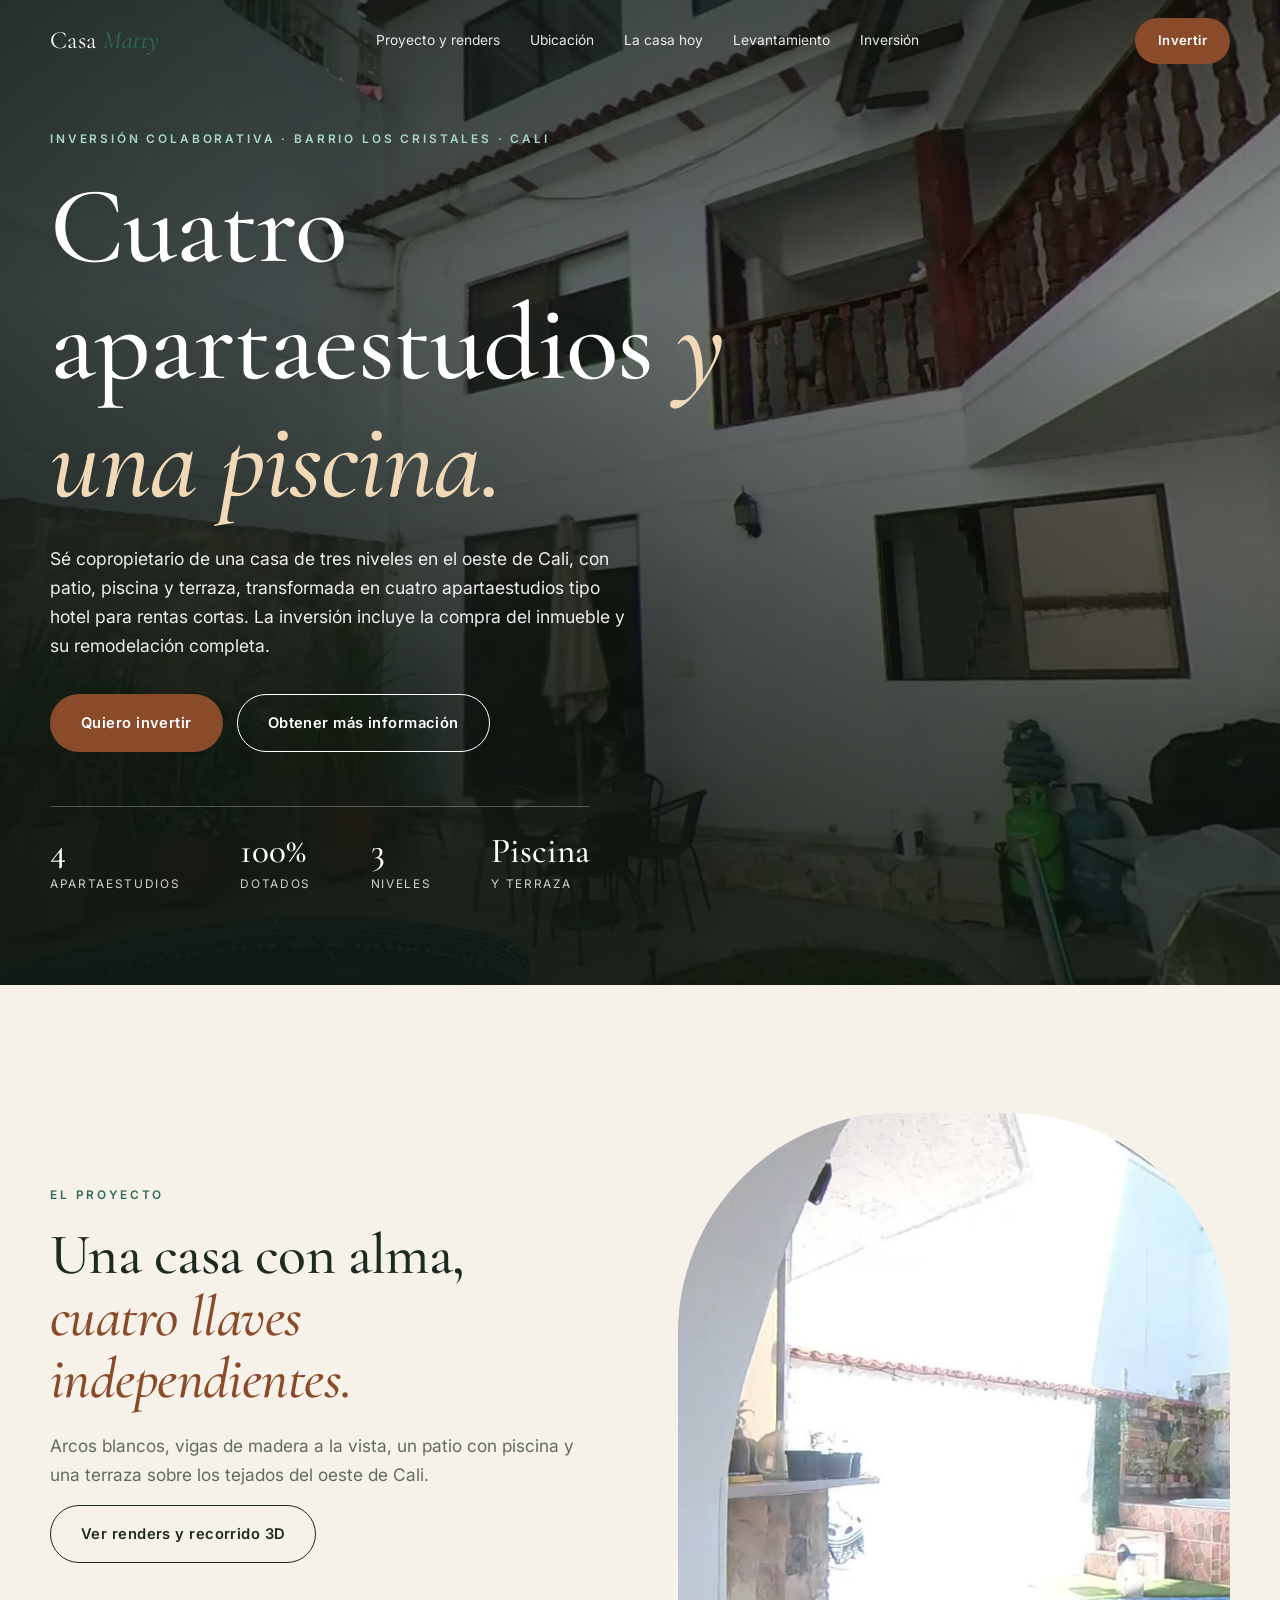
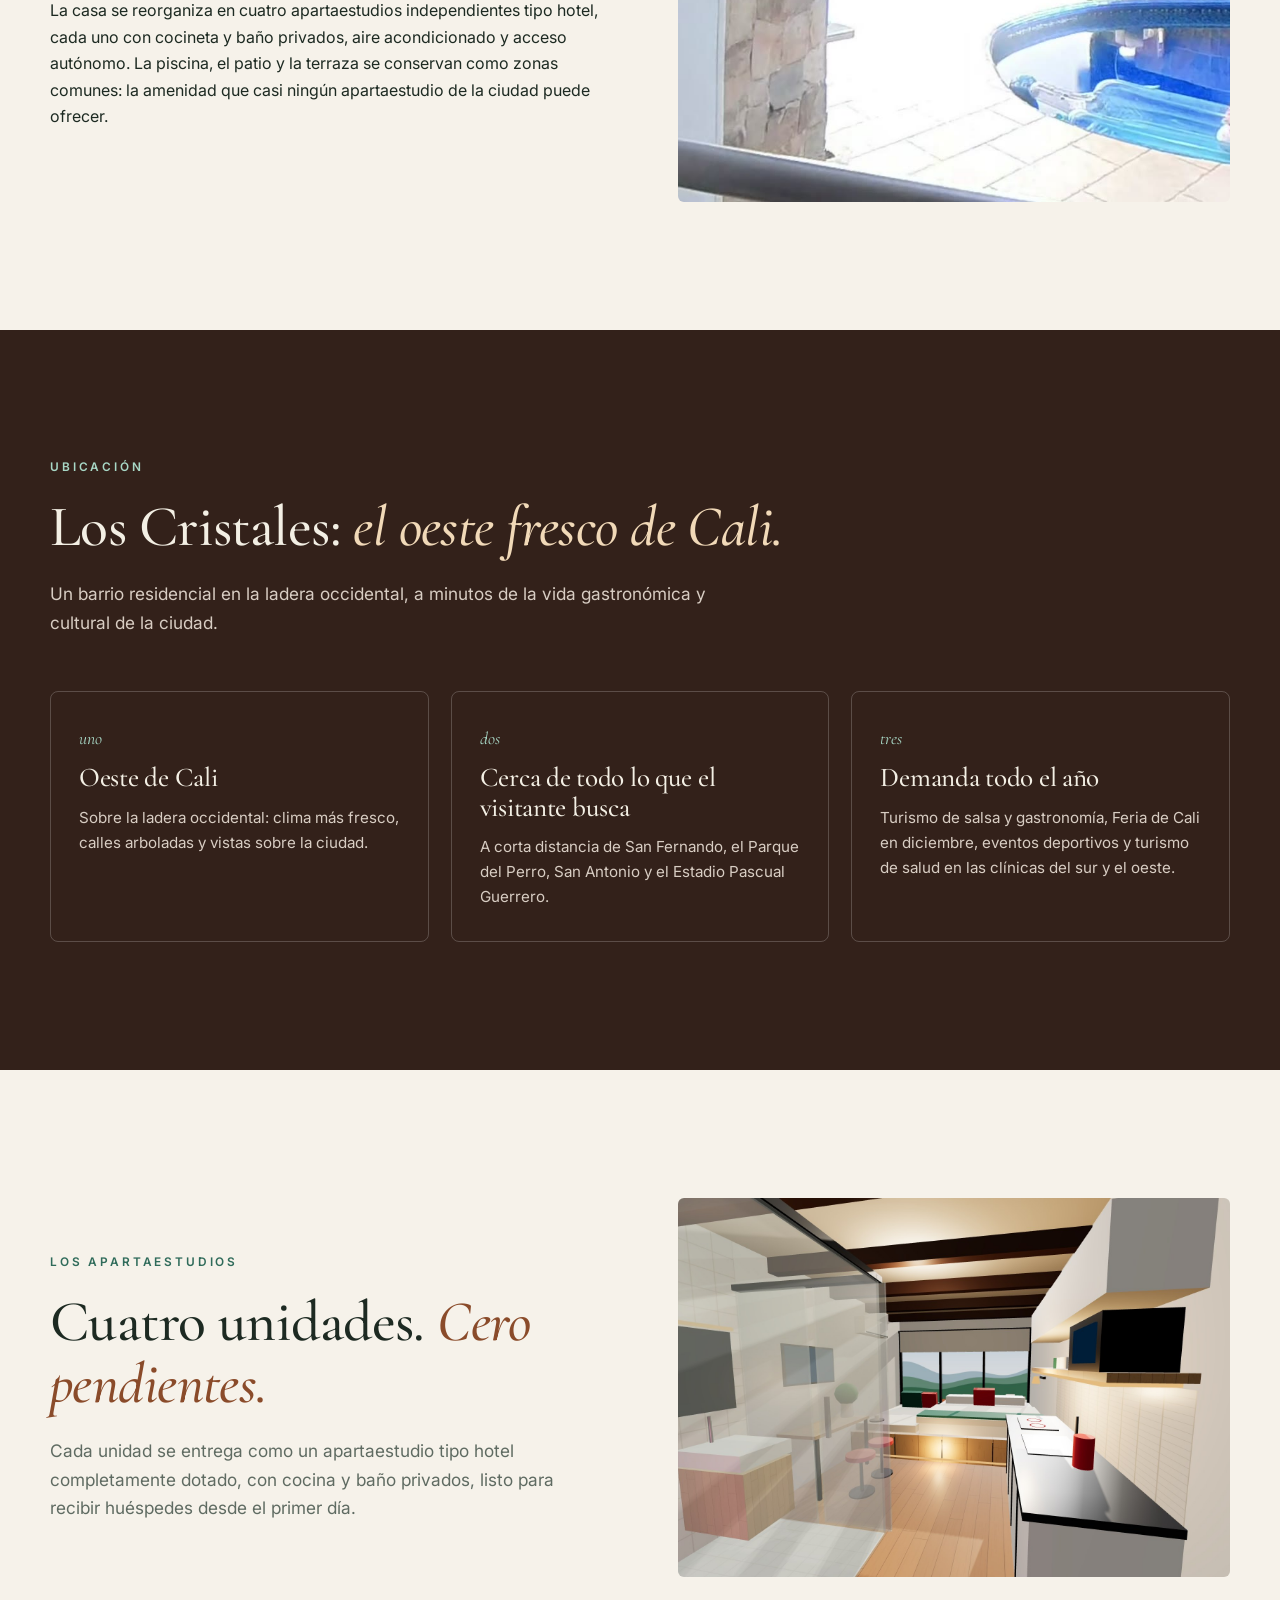
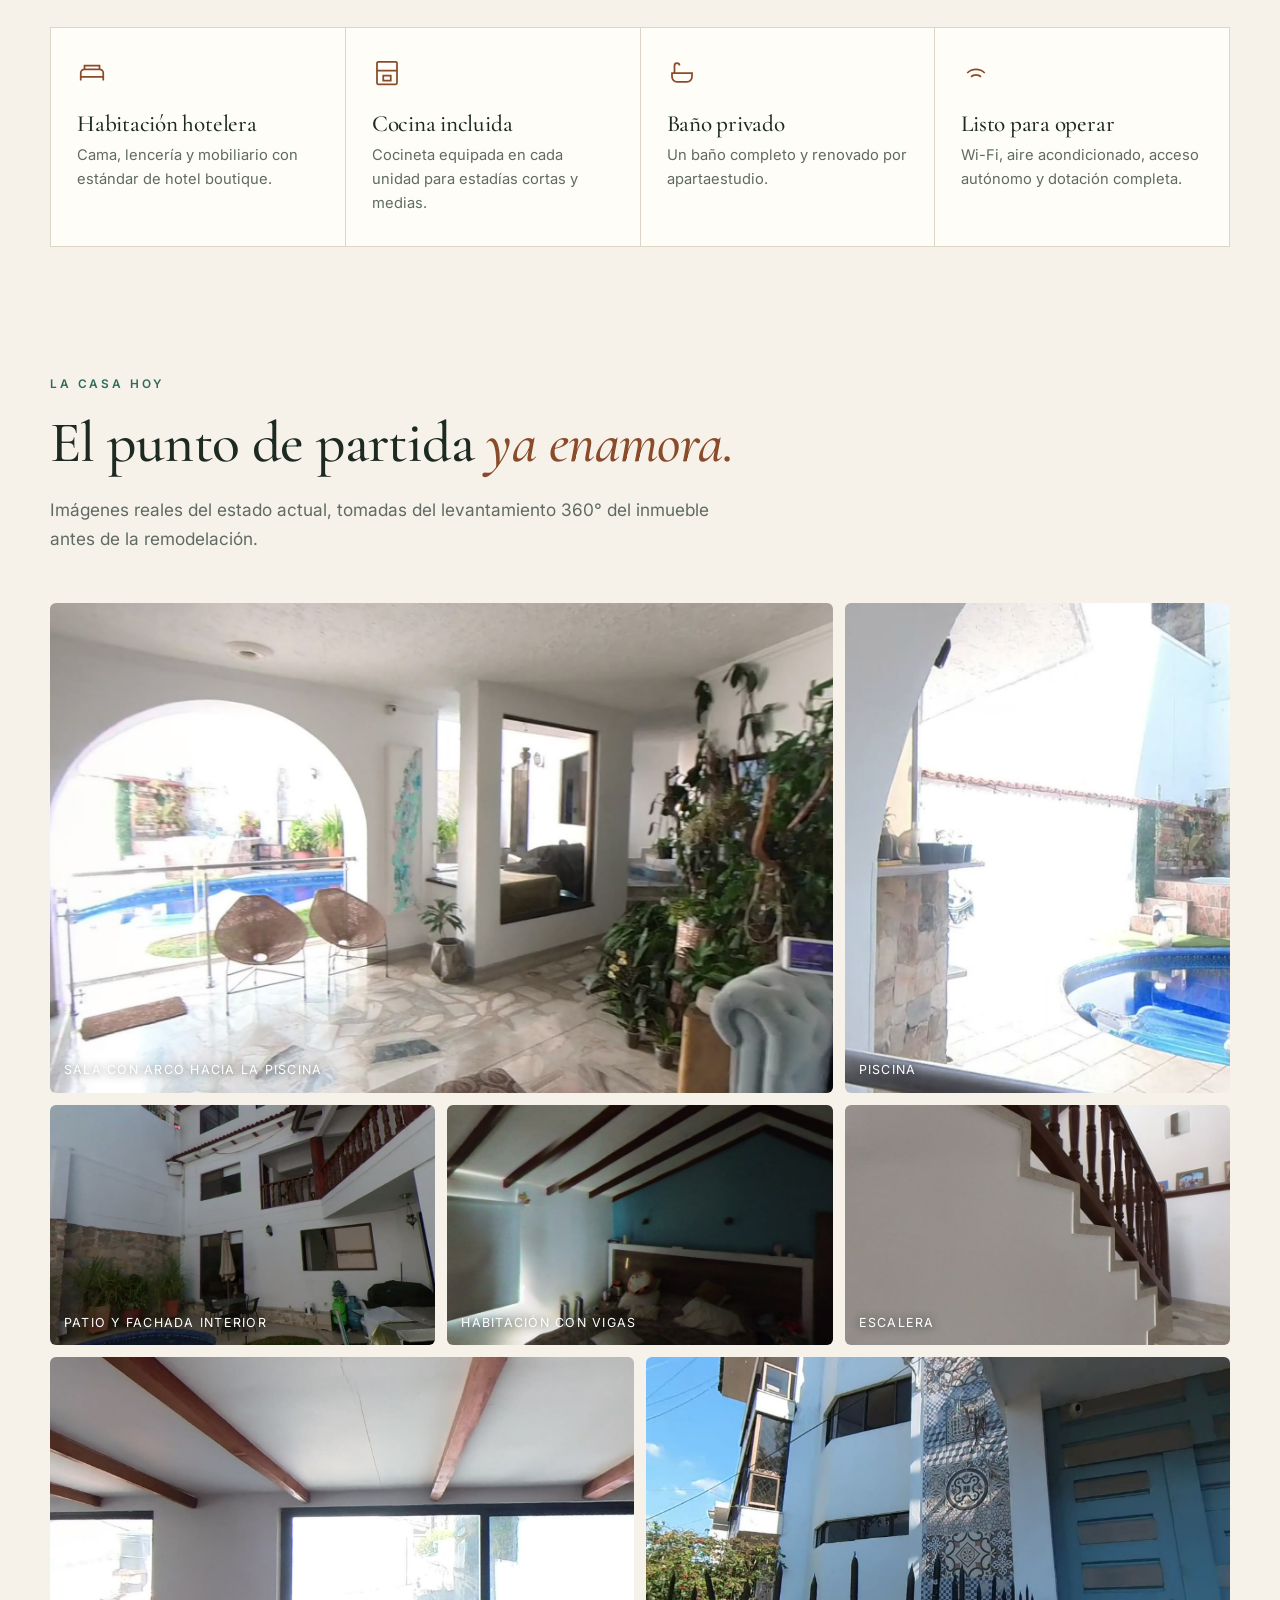
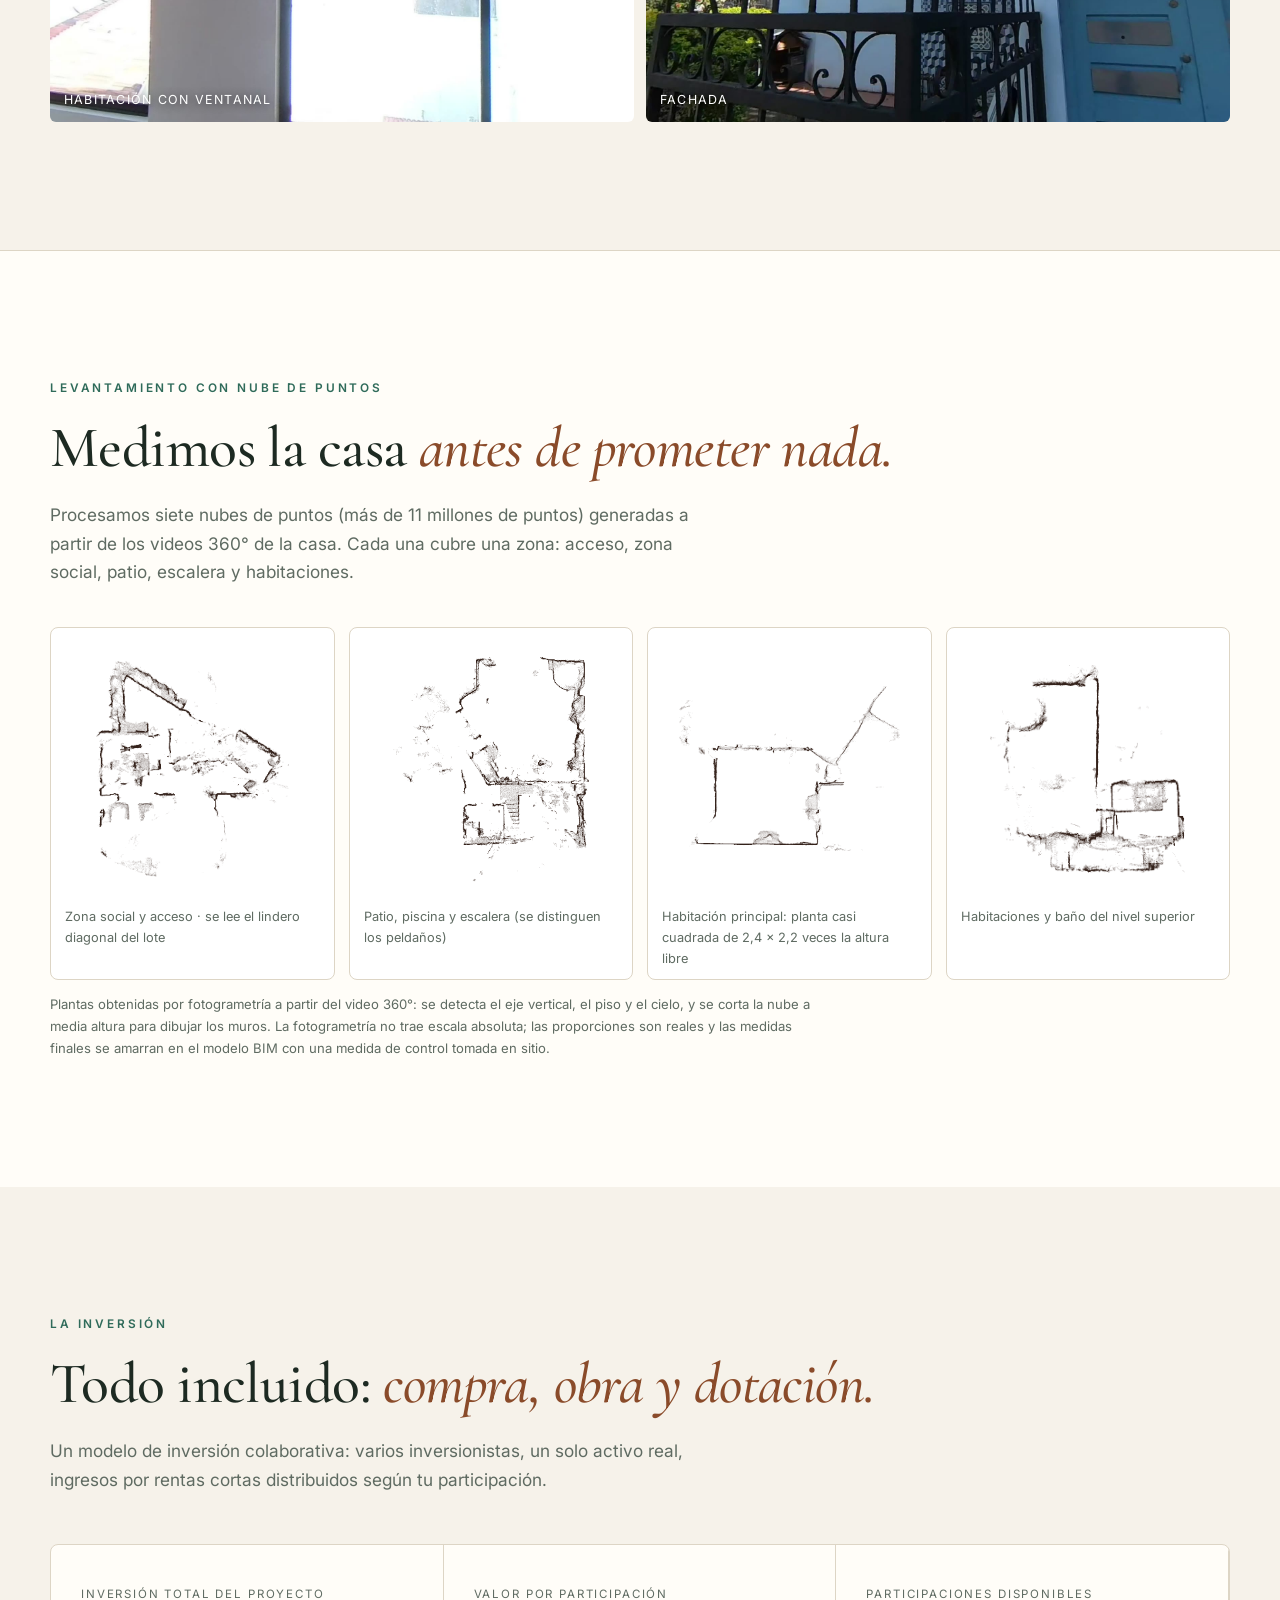
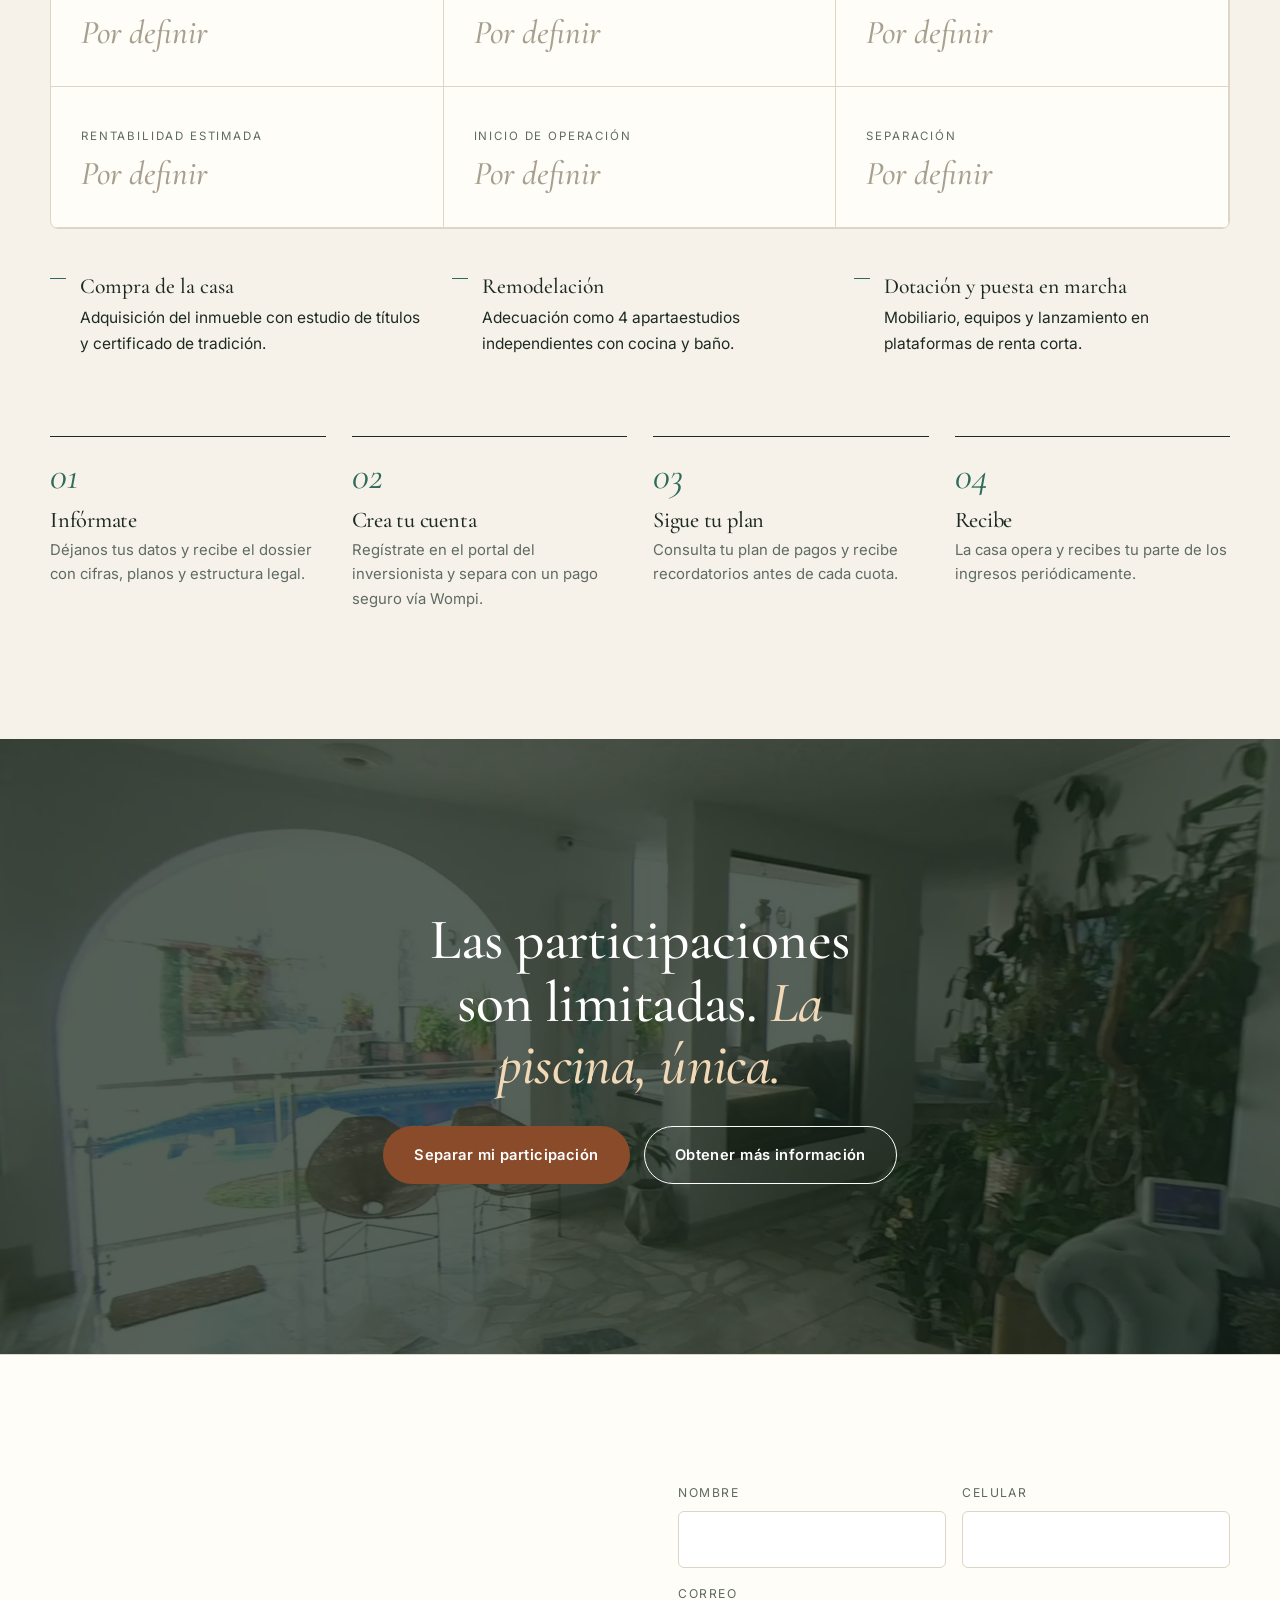
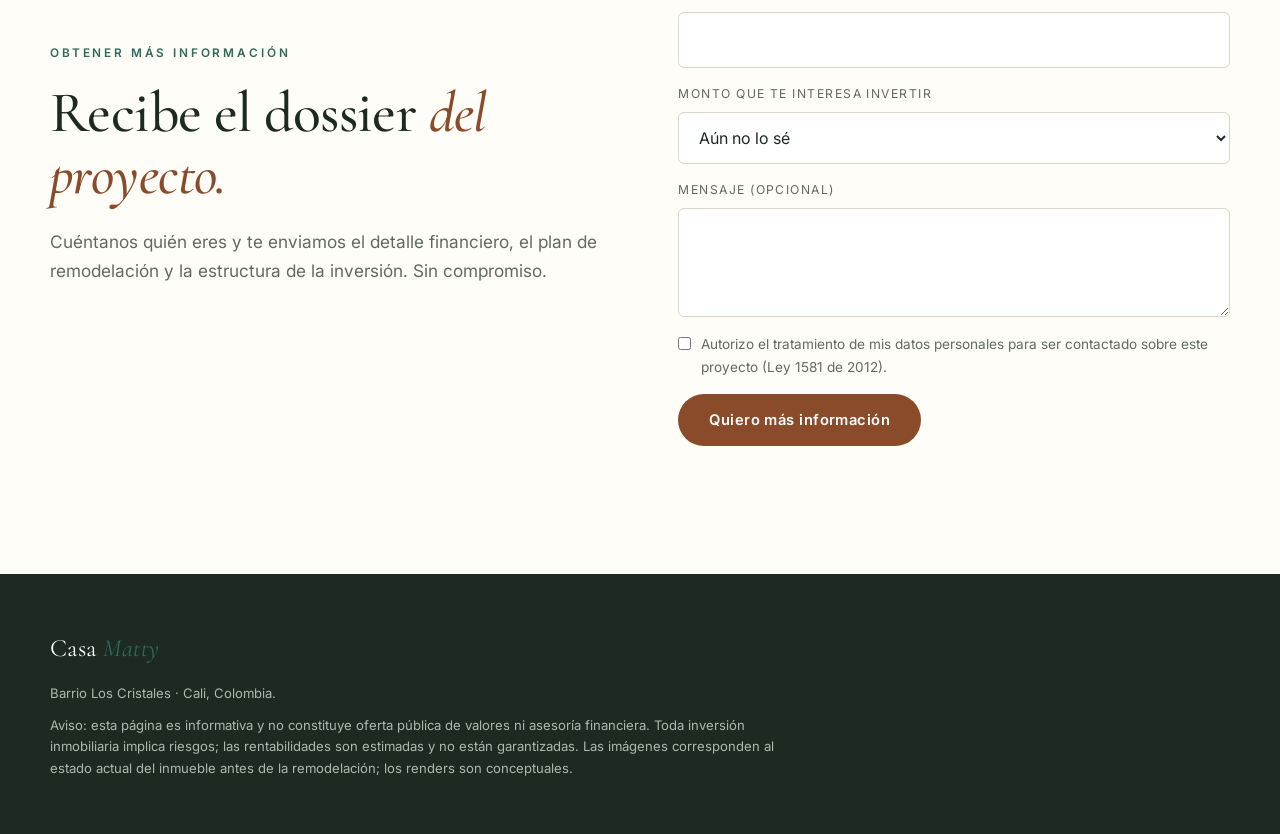
==== index.html @ bf937cf5 "Landing de inversión casa-matty: casa actual, nube de puntos, renders 3D y CRM Co-Authored-By: Claud" ====
<!DOCTYPE html>
<html lang="es"><head><meta charset="utf-8"><meta name="viewport" content="width=device-width,initial-scale=1">
<title>Casa Matty · Inversión colaborativa en rentas cortas · Cali</title><meta name="description" content="Invierte en Casa Matty, barrio Los Cristales (Cali): una casa de tres niveles con piscina, transformada en 4 apartaestudios tipo hotel para rentas cortas. Compra + remodelación incluidas."><meta property="og:title" content="Casa Matty · Inversión colaborativa en rentas cortas · Cali"><meta property="og:image" content="assets/patio.jpg">
<link rel="preconnect" href="https://fonts.googleapis.com"><link rel="preconnect" href="https://fonts.gstatic.com" crossorigin><link href="https://fonts.googleapis.com/css2?family=Cormorant+Garamond:ital,wght@0,400;0,500;1,400;1,500&family=Inter:wght@400;500;600&display=swap" rel="stylesheet"><link rel="stylesheet" href="styles.css"></head><body>
<header class="nav" id="nav"><div class="wrap"><a class="brand" href="#top">Casa <span>Matty</span></a>
<ul><li><a href="proyecto.html">Proyecto y renders</a></li><li><a href="#ubicacion">Ubicación</a></li><li><a href="#galeria">La casa hoy</a></li><li><a href="#levantamiento">Levantamiento</a></li><li><a href="#inversion">Inversión</a></li></ul>
<a class="btn btn-primary" href="invertir.html">Invertir</a></div></header>
<section class="hero" id="top"><div class="hero-media"><img src="assets/patio.jpg" alt="Casa Matty"></div><div class="wrap">
<span class="eyebrow">Inversión colaborativa · Barrio Los Cristales · Cali</span><h1>Cuatro apartaestudios <em>y una piscina.</em></h1><p>Sé copropietario de una casa de tres niveles en el oeste de Cali, con patio, piscina y terraza, transformada en cuatro apartaestudios tipo hotel para rentas cortas. La inversión incluye la compra del inmueble y su remodelación completa.</p>
<div class="cta"><a class="btn btn-primary" href="invertir.html">Quiero invertir</a><a class="btn btn-ghost" href="#contacto">Obtener más información</a></div>
<div class="hero-facts"><div><b>4</b><small>Apartaestudios</small></div><div><b>100%</b><small>Dotados</small></div><div><b>3</b><small>Niveles</small></div><div><b>Piscina</b><small>y terraza</small></div></div></div></section>

<section id="proyecto"><div class="wrap split"><div class="reveal"><span class="eyebrow">El proyecto</span><h2>Una casa con alma, <em>cuatro llaves independientes.</em></h2><p class="lead">Arcos blancos, vigas de madera a la vista, un patio con piscina y una terraza sobre los tejados del oeste de Cali.</p>
<p><a class="btn btn-ghost btn-dark" href="proyecto.html" style="margin-bottom:18px">Ver renders y recorrido 3D</a></p><p>La casa se reorganiza en cuatro apartaestudios independientes tipo hotel, cada uno con cocineta y baño privados, aire acondicionado y acceso autónomo. La piscina, el patio y la terraza se conservan como zonas comunes: la amenidad que casi ningún apartaestudio de la ciudad puede ofrecer.</p></div>
<div class="frame reveal"><img src="assets/piscina.jpg" alt="Casa Matty" loading="lazy"></div></div></section>

<section class="dark" id="ubicacion"><div class="wrap"><div class="reveal"><span class="eyebrow">Ubicación</span><h2>Los Cristales: <em>el oeste fresco de Cali.</em></h2><p class="lead" style="margin-top:22px">Un barrio residencial en la ladera occidental, a minutos de la vida gastronómica y cultural de la ciudad.</p></div><div class="cards"><div class="card reveal"><span class="n">uno</span><h3>Oeste de Cali</h3><p>Sobre la ladera occidental: clima más fresco, calles arboladas y vistas sobre la ciudad.</p></div><div class="card reveal"><span class="n">dos</span><h3>Cerca de todo lo que el visitante busca</h3><p>A corta distancia de San Fernando, el Parque del Perro, San Antonio y el Estadio Pascual Guerrero.</p></div><div class="card reveal"><span class="n">tres</span><h3>Demanda todo el año</h3><p>Turismo de salsa y gastronomía, Feria de Cali en diciembre, eventos deportivos y turismo de salud en las clínicas del sur y el oeste.</p></div></div></div></section>

<section id="apartamentos"><div class="wrap"><div class="split"><div class="reveal"><span class="eyebrow">Los apartaestudios</span><h2>Cuatro unidades. <em>Cero pendientes.</em></h2>
<p class="lead">Cada unidad se entrega como un apartaestudio tipo hotel completamente dotado, con cocina y baño privados, listo para recibir huéspedes desde el primer día.</p></div>
<div class="frame wide reveal"><img src="assets/render-acceso.jpg" alt="Render conceptual del apartaestudio tipo" loading="lazy"></div></div><div class="units"><div class="unit reveal"><svg viewBox="0 0 24 24"><path d="M3 18v-6a3 3 0 013-3h12a3 3 0 013 3v6M3 15h18M6 9V6h12v3"/></svg><h3>Habitación hotelera</h3><p>Cama, lencería y mobiliario con estándar de hotel boutique.</p></div><div class="unit reveal"><svg viewBox="0 0 24 24"><rect x="4" y="3" width="16" height="18" rx="1"/><path d="M4 10h16M8 6.5h0M12 6.5h0M9 14h6v4H9z"/></svg><h3>Cocina incluida</h3><p>Cocineta equipada en cada unidad para estadías cortas y medias.</p></div><div class="unit reveal"><svg viewBox="0 0 24 24"><path d="M4 12h16v3a4 4 0 01-4 4H8a4 4 0 01-4-4zM6 12V6a2 2 0 014 0"/></svg><h3>Baño privado</h3><p>Un baño completo y renovado por apartaestudio.</p></div><div class="unit reveal"><svg viewBox="0 0 24 24"><path d="M5 12a10 10 0 0114 0M8 15a6 6 0 018 0M12 18.5h0"/></svg><h3>Listo para operar</h3><p>Wi-Fi, aire acondicionado, acceso autónomo y dotación completa.</p></div></div></div></section>

<section id="galeria" style="padding-top:0"><div class="wrap"><div class="reveal"><span class="eyebrow">La casa hoy</span><h2>El punto de partida <em>ya enamora.</em></h2>
<p class="lead" style="margin-top:22px">Imágenes reales del estado actual, tomadas del levantamiento 360° del inmueble antes de la remodelación.</p></div><div class="gallery"><figure class="w8 reveal"><img src="assets/sala.jpg" alt="Sala con arco hacia la piscina" loading="lazy"><figcaption>Sala con arco hacia la piscina</figcaption></figure><figure class=" reveal"><img src="assets/piscina.jpg" alt="Piscina" loading="lazy"><figcaption>Piscina</figcaption></figure><figure class=" reveal"><img src="assets/patio.jpg" alt="Patio y fachada interior" loading="lazy"><figcaption>Patio y fachada interior</figcaption></figure><figure class=" reveal"><img src="assets/hab-vigas.jpg" alt="Habitación con vigas" loading="lazy"><figcaption>Habitación con vigas</figcaption></figure><figure class=" reveal"><img src="assets/escalera.jpg" alt="Escalera" loading="lazy"><figcaption>Escalera</figcaption></figure><figure class="w6 reveal"><img src="assets/hab-ventanal.jpg" alt="Habitación con ventanal" loading="lazy"><figcaption>Habitación con ventanal</figcaption></figure><figure class="w6 reveal"><img src="assets/fachada.jpg" alt="Fachada" loading="lazy"><figcaption>Fachada</figcaption></figure></div></div></section>

<section id="levantamiento" class="contact"><div class="wrap"><div class="reveal"><span class="eyebrow">Levantamiento con nube de puntos</span><h2>Medimos la casa <em>antes de prometer nada.</em></h2>
<p class="lead" style="margin-top:22px">Procesamos siete nubes de puntos (más de 11 millones de puntos) generadas a partir de los videos 360° de la casa. Cada una cubre una zona: acceso, zona social, patio, escalera y habitaciones.</p></div><div class="cloud"><figure class="reveal"><img src="assets/nube-1.png" alt="Zona social y acceso · se lee el lindero diagonal del lote" loading="lazy"><figcaption>Zona social y acceso · se lee el lindero diagonal del lote</figcaption></figure><figure class="reveal"><img src="assets/nube-2.png" alt="Patio, piscina y escalera (se distinguen los peldaños)" loading="lazy"><figcaption>Patio, piscina y escalera (se distinguen los peldaños)</figcaption></figure><figure class="reveal"><img src="assets/nube-3.png" alt="Habitación principal: planta casi cuadrada de 2,4 × 2,2 veces la altura libre" loading="lazy"><figcaption>Habitación principal: planta casi cuadrada de 2,4 × 2,2 veces la altura libre</figcaption></figure><figure class="reveal"><img src="assets/nube-4.png" alt="Habitaciones y baño del nivel superior" loading="lazy"><figcaption>Habitaciones y baño del nivel superior</figcaption></figure></div><p class="src" style="font-size:.82rem;color:var(--muted);margin-top:14px;max-width:95ch">Plantas obtenidas por fotogrametría a partir del video 360°: se detecta el eje vertical, el piso y el cielo, y se corta la nube a media altura para dibujar los muros. La fotogrametría no trae escala absoluta; las proporciones son reales y las medidas finales se amarran en el modelo BIM con una medida de control tomada en sitio.</p></div></section>



<section id="inversion"><div class="wrap"><div class="reveal"><span class="eyebrow">La inversión</span><h2>Todo incluido: <em>compra, obra y dotación.</em></h2>
<p class="lead" style="margin-top:22px">Un modelo de inversión colaborativa: varios inversionistas, un solo activo real, ingresos por rentas cortas distribuidos según tu participación.</p></div>
<div class="figures reveal"><div><small>Inversión total del proyecto</small><b data-cfg="inversionTotal"></b></div><div><small>Valor por participación</small><b data-cfg="valorParticipacion"></b></div><div><small>Participaciones disponibles</small><b data-cfg="numeroParticipaciones"></b></div>
<div><small>Rentabilidad estimada</small><b data-cfg="rentabilidadEstimada"></b></div><div><small>Inicio de operación</small><b data-cfg="inicioOperacion"></b></div><div><small>Separación</small><b data-cfg="valorSeparacion"></b></div></div>
<ul class="includes reveal" style="padding:0"><li><b>Compra de la casa</b>Adquisición del inmueble con estudio de títulos y certificado de tradición.</li><li><b>Remodelación</b>Adecuación como 4 apartaestudios independientes con cocina y baño.</li><li><b>Dotación y puesta en marcha</b>Mobiliario, equipos y lanzamiento en plataformas de renta corta.</li></ul>
<ol class="steps reveal" style="padding:0;margin-top:80px"><li><h3>Infórmate</h3><p>Déjanos tus datos y recibe el dossier con cifras, planos y estructura legal.</p></li><li><h3>Crea tu cuenta</h3><p>Regístrate en el portal del inversionista y separa con un pago seguro vía Wompi.</p></li><li><h3>Sigue tu plan</h3><p>Consulta tu plan de pagos y recibe recordatorios antes de cada cuota.</p></li><li><h3>Recibe</h3><p>La casa opera y recibes tu parte de los ingresos periódicamente.</p></li></ol></div></section>

<section class="band"><img src="assets/sala.jpg" alt="" loading="lazy"><div class="wrap reveal"><h2>Las participaciones son limitadas. <em>La piscina, única.</em></h2>
<div class="cta"><a class="btn btn-primary" href="invertir.html">Separar mi participación</a><a class="btn btn-ghost" href="#contacto">Obtener más información</a></div></div></section>

<section id="contacto" class="contact"><div class="wrap split"><div class="reveal"><span class="eyebrow">Obtener más información</span><h2>Recibe el dossier <em>del proyecto.</em></h2>
<p class="lead">Cuéntanos quién eres y te enviamos el detalle financiero, el plan de remodelación y la estructura de la inversión. Sin compromiso.</p></div>
<form id="infoForm" class="reveal"><div class="row"><label>Nombre<input name="nombre" required autocomplete="name"></label><label>Celular<input name="celular" type="tel" required autocomplete="tel"></label></div>
<label>Correo<input name="correo" type="email" required autocomplete="email"></label><label>Monto que te interesa invertir<select name="monto"><option>Aún no lo sé</option><option>Una participación</option><option>Dos o más participaciones</option></select></label>
<label>Mensaje (opcional)<textarea name="mensaje" rows="3"></textarea></label><label class="check"><input type="checkbox" required> Autorizo el tratamiento de mis datos personales para ser contactado sobre este proyecto (Ley 1581 de 2012).</label>
<button class="btn btn-primary" type="submit" style="justify-self:start">Quiero más información</button><div class="msg" id="formMsg"></div></form></div></section>
<footer><div class="wrap"><a class="brand" href="index.html">Casa <span>Matty</span></a><p>Barrio Los Cristales · Cali, Colombia.</p>
<p>Aviso: esta página es informativa y no constituye oferta pública de valores ni asesoría financiera. Toda inversión inmobiliaria implica riesgos; las rentabilidades son estimadas y no están garantizadas. Las imágenes corresponden al estado actual del inmueble antes de la remodelación; los renders son conceptuales. </p></div></footer>
<div class="lightbox" id="lb"><img alt=""></div>
<script src="config.js"></script><script type="module" src="site.js"></script>
</body></html>
---- styles.css ----
:root{
  --cream:#f6f2ea; --paper:#fffdf8; --ink:#1d2a22; --muted:#5f6b62;
  --green:#8a4b2a; --green-dark:#33211a; --terra:#2f6b5a; --line:#ddd5c5;
  --serif:"Cormorant Garamond",Georgia,serif; --sans:"Inter",system-ui,sans-serif;
}
*{box-sizing:border-box;margin:0}
html{scroll-behavior:smooth}
body{font-family:var(--sans);color:var(--ink);background:var(--cream);line-height:1.65;-webkit-font-smoothing:antialiased}
img,video{display:block;max-width:100%}
a{color:inherit}
.wrap{width:min(1180px,100% - 40px);margin-inline:auto}
h1,h2,h3{font-family:var(--serif);font-weight:500;line-height:1.08;letter-spacing:-.01em}
h2{font-size:clamp(2.1rem,4.6vw,3.6rem)}
h2 em,h1 em{font-style:italic;color:var(--green)}
.eyebrow{font-size:.74rem;letter-spacing:.24em;text-transform:uppercase;color:var(--terra);font-weight:600;margin-bottom:18px;display:block}
.lead{font-size:1.08rem;color:var(--muted);max-width:60ch}
section{padding:clamp(70px,10vw,130px) 0}

/* Botones */
.btn{display:inline-flex;align-items:center;gap:10px;padding:16px 30px;border-radius:999px;font-weight:600;font-size:.92rem;letter-spacing:.03em;text-decoration:none;border:1px solid transparent;cursor:pointer;transition:.25s;font-family:var(--sans)}
.btn-primary{background:var(--green);color:#fff}
.btn-primary:hover{background:var(--green-dark);transform:translateY(-2px)}
.btn-ghost{border-color:currentColor;color:inherit;background:transparent}
.btn-ghost:hover{background:#fff;color:var(--ink);border-color:#fff}
.btn-dark{border-color:var(--ink)}
.btn-dark:hover{background:var(--ink);color:#fff;border-color:var(--ink)}

/* Nav */
.nav{position:fixed;inset:0 0 auto 0;z-index:50;padding:18px 0;color:#fff;transition:.3s}
.nav.solid{background:rgba(246,242,234,.94);backdrop-filter:blur(10px);color:var(--ink);box-shadow:0 1px 0 var(--line);padding:12px 0}
.nav .wrap{display:flex;align-items:center;justify-content:space-between;gap:20px}
.brand{font-family:var(--serif);font-size:1.55rem;text-decoration:none;letter-spacing:.02em}
.brand span{font-style:italic;color:var(--terra)}
.nav ul{display:flex;gap:30px;list-style:none;padding:0;font-size:.86rem}
.nav ul a{text-decoration:none;opacity:.9}
.nav ul a:hover{opacity:1;text-decoration:underline;text-underline-offset:6px}
.nav .btn{padding:11px 22px;font-size:.82rem}
@media(max-width:860px){.nav ul{display:none}}

/* Hero */
.hero{position:relative;min-height:100svh;display:flex;align-items:flex-end;color:#fff;padding:130px 0 clamp(50px,8vw,90px);overflow:hidden}
.hero-media{position:absolute;inset:0}
.hero-media img,.hero-media video{width:100%;height:100%;object-fit:cover}
.hero-media::after{content:"";position:absolute;inset:0;background:linear-gradient(90deg,rgba(15,25,18,.72) 0%,rgba(15,25,18,.35) 55%,rgba(15,25,18,.05) 100%),linear-gradient(180deg,rgba(15,25,18,.4) 0%,rgba(15,25,18,0) 30%,rgba(15,25,18,.7) 100%)}
.hero .wrap{position:relative}
.hero .eyebrow{color:#a8d8c6}
.hero h1{font-size:clamp(3rem,8.5vw,7rem);max-width:13ch}
.hero h1 em{color:#f1d9b8}
.hero p{max-width:54ch;margin:24px 0 34px;font-size:1.1rem;opacity:.92}
.cta{display:flex;flex-wrap:wrap;gap:14px}
.hero-facts{display:grid;grid-template-columns:repeat(4,auto);gap:clamp(20px,5vw,60px);margin-top:54px;padding-top:26px;border-top:1px solid rgba(255,255,255,.28);width:fit-content}
.hero-facts b{display:block;font-family:var(--serif);font-size:2.2rem;font-weight:500;line-height:1}
.hero-facts small{font-size:.74rem;letter-spacing:.14em;text-transform:uppercase;opacity:.8}
@media(max-width:640px){.hero-facts{grid-template-columns:repeat(2,auto)}}

/* Split */
.split{display:grid;grid-template-columns:1fr 1fr;gap:clamp(30px,6vw,90px);align-items:center}
.split.rev>:first-child{order:2}
.split p+p{margin-top:16px}
.split .lead{margin-top:22px}
.frame{position:relative}
.frame img,.frame video{width:100%;aspect-ratio:4/5;object-fit:cover;border-radius:220px 220px 6px 6px}
.frame.wide img,.frame.wide video{aspect-ratio:16/11;border-radius:6px}
@media(max-width:860px){.split{grid-template-columns:1fr}.split.rev>:first-child{order:0}}

/* Ubicación */
.dark{background:var(--green-dark);color:#f3efe4}
.dark h2 em{color:#f1d9b8}
.dark .lead{color:#d8cdc3}
.dark .eyebrow{color:#a8d8c6}
.cards{display:grid;grid-template-columns:repeat(3,1fr);gap:22px;margin-top:54px}
.card{border:1px solid rgba(255,255,255,.2);border-radius:8px;padding:32px 28px}
.card .n{font-family:var(--serif);font-style:italic;font-size:1.1rem;color:#a8d8c6}
.card h3{font-size:1.7rem;margin:10px 0 12px}
.card p{font-size:.95rem;color:#d8cdc3}
@media(max-width:860px){.cards{grid-template-columns:1fr}}

/* Apartamentos */
.units{display:grid;grid-template-columns:repeat(4,1fr);gap:0;margin-top:50px;border-top:1px solid var(--line);border-left:1px solid var(--line)}
.unit{padding:30px 26px;border-right:1px solid var(--line);border-bottom:1px solid var(--line);background:var(--paper)}
.unit svg{width:30px;height:30px;stroke:var(--green);fill:none;stroke-width:1.4;margin-bottom:16px}
.unit h3{font-size:1.45rem;margin-bottom:6px}
.unit p{font-size:.92rem;color:var(--muted)}
@media(max-width:860px){.units{grid-template-columns:1fr 1fr}}
@media(max-width:520px){.units{grid-template-columns:1fr}}

/* Galería */
.gallery{display:grid;grid-template-columns:repeat(12,1fr);gap:12px;margin-top:50px}
.gallery figure{position:relative;overflow:hidden;border-radius:6px;cursor:zoom-in;grid-column:span 4}
.gallery figure.w6{grid-column:span 6}.gallery figure.w8{grid-column:span 8}
.gallery img{width:100%;height:100%;aspect-ratio:16/10;object-fit:cover;transition:transform .7s}
.gallery figure:hover img{transform:scale(1.05)}
.gallery figcaption{position:absolute;left:14px;bottom:12px;color:#fff;font-size:.78rem;letter-spacing:.1em;text-transform:uppercase;text-shadow:0 1px 8px rgba(0,0,0,.7)}
@media(max-width:760px){.gallery figure,.gallery figure.w6,.gallery figure.w8{grid-column:span 12}}
.lightbox{position:fixed;inset:0;background:rgba(10,15,12,.94);display:none;place-items:center;z-index:100;padding:20px;cursor:zoom-out}
.lightbox.on{display:grid}
.lightbox img{max-height:92vh;border-radius:4px}

/* Inversión */
.figures{display:grid;grid-template-columns:repeat(3,1fr);gap:0;margin-top:50px;border:1px solid var(--line);border-radius:8px;overflow:hidden;background:var(--paper)}
.figures div{padding:34px 30px;border-right:1px solid var(--line);border-bottom:1px solid var(--line)}
.figures small{font-size:.72rem;letter-spacing:.16em;text-transform:uppercase;color:var(--muted)}
.figures b{display:block;font-family:var(--serif);font-weight:500;font-size:clamp(1.5rem,2.6vw,2.2rem);margin-top:8px;line-height:1.15}
.figures b.tbd{color:#a79f8f;font-style:italic}
@media(max-width:760px){.figures{grid-template-columns:1fr}}
.includes{display:grid;grid-template-columns:repeat(3,1fr);gap:26px;margin-top:40px}
.includes li{list-style:none;padding-left:30px;position:relative;font-size:.97rem}
.includes li::before{content:"";position:absolute;left:0;top:.55em;width:16px;height:1px;background:var(--terra)}
.includes b{display:block;font-family:var(--serif);font-size:1.35rem;font-weight:500}
@media(max-width:760px){.includes{grid-template-columns:1fr}}

/* Pasos */
.steps{display:grid;grid-template-columns:repeat(4,1fr);gap:26px;margin-top:50px;counter-reset:s}
.steps li{list-style:none;counter-increment:s;border-top:1px solid var(--ink);padding-top:20px}
.steps li::before{content:"0" counter(s);font-family:var(--serif);font-style:italic;font-size:2.4rem;color:var(--terra);display:block;line-height:1;margin-bottom:12px}
.steps h3{font-size:1.4rem;margin-bottom:6px}
.steps p{font-size:.93rem;color:var(--muted)}
@media(max-width:860px){.steps{grid-template-columns:1fr 1fr}}
@media(max-width:520px){.steps{grid-template-columns:1fr}}

/* Contacto */
.contact{background:var(--paper);border-top:1px solid var(--line)}
form{display:grid;gap:16px}
.row{display:grid;grid-template-columns:1fr 1fr;gap:16px}
@media(max-width:520px){.row{grid-template-columns:1fr}}
label{font-size:.76rem;letter-spacing:.12em;text-transform:uppercase;color:var(--muted);display:grid;gap:8px}
input,select,textarea{font:inherit;font-size:1rem;letter-spacing:0;text-transform:none;color:var(--ink);padding:14px 16px;border:1px solid var(--line);border-radius:6px;background:#fff;width:100%}
input:focus,select:focus,textarea:focus{outline:2px solid var(--green);outline-offset:1px;border-color:transparent}
.check{display:flex;gap:10px;align-items:flex-start;text-transform:none;letter-spacing:0;font-size:.85rem}
.check input{width:auto;margin-top:4px}
.note{font-size:.84rem;color:var(--muted)}
.msg{padding:14px 16px;border-radius:6px;background:#f3ece4;border:1px solid #e0d2c2;font-size:.92rem;display:none}
.msg.on{display:block}

/* Banda CTA */
.band{position:relative;color:#fff;text-align:center;padding:clamp(90px,14vw,170px) 0;overflow:hidden}
.band img{position:absolute;inset:0;width:100%;height:100%;object-fit:cover}
.band::after{content:"";position:absolute;inset:0;background:rgba(20,35,24,.72)}
.band .wrap{position:relative;z-index:1}
.band h2{max-width:18ch;margin:0 auto 30px}
.band h2 em{color:#f1d9b8}
.band .cta{justify-content:center}

footer{background:var(--ink);color:#aeb8ae;padding:54px 0;font-size:.82rem}
footer .brand{color:#fff;display:block;margin-bottom:14px}
footer p{max-width:95ch}
footer p+p{margin-top:10px}

/* Página de separación */
.checkout{padding-top:140px;min-height:100svh}
.summary{background:var(--paper);border:1px solid var(--line);border-radius:10px;padding:36px}
.summary dl{display:grid;grid-template-columns:1fr auto;gap:14px 20px;margin:24px 0;padding:24px 0;border-block:1px solid var(--line)}
.summary dt{color:var(--muted);font-size:.95rem}.summary dd{font-weight:600;text-align:right}
.summary .btn{width:100%;justify-content:center}
.wompi-note{display:flex;align-items:center;gap:8px;justify-content:center;margin-top:14px;font-size:.8rem;color:var(--muted)}

.reveal{opacity:0;transform:translateY(26px);transition:opacity .9s,transform .9s}
.reveal.in{opacity:1;transform:none}
@media(prefers-reduced-motion:reduce){.reveal{opacity:1;transform:none;transition:none}html{scroll-behavior:auto}}

/* Estudio de mercado */
.market table{width:100%;border-collapse:collapse;margin-top:40px;background:var(--paper);border:1px solid var(--line);border-radius:8px;overflow:hidden;font-size:.93rem}
.market th,.market td{padding:14px 18px;text-align:left;border-bottom:1px solid var(--line)}
.market th{font-size:.7rem;letter-spacing:.14em;text-transform:uppercase;color:var(--muted);font-weight:600}
.market td.num,.market th.num{text-align:right;white-space:nowrap;font-variant-numeric:tabular-nums}
.market tr:last-child td{border-bottom:0}
.market .scroll{overflow-x:auto}
.market h3{font-size:1.7rem;margin-top:64px}
.market .src{font-size:.82rem;color:var(--muted);margin-top:14px;max-width:95ch}
.market .src a{color:var(--green)}

/* Página de proyecto */

.viewer{position:relative;height:min(72vh,640px);border-radius:8px;overflow:hidden;border:1px solid var(--line);background:#f3efe8;margin-top:40px}
.viewer .tabs{position:absolute;left:14px;bottom:14px;display:flex;flex-wrap:wrap;gap:8px;z-index:2}
.viewer .tabs button{font:600 .78rem var(--sans);letter-spacing:.06em;padding:9px 16px;border-radius:999px;border:1px solid var(--ink);background:rgba(255,253,248,.9);cursor:pointer}
.viewer .tabs button.on{background:var(--ink);color:#fff}
.viewer .hint{position:absolute;right:14px;top:12px;font-size:.75rem;color:var(--muted);background:rgba(255,253,248,.85);padding:6px 12px;border-radius:999px}
.renders{display:grid;grid-template-columns:repeat(12,1fr);gap:12px;margin-top:40px}
.renders figure{grid-column:span 6;position:relative;border-radius:6px;overflow:hidden;cursor:zoom-in}
.renders figure.w12{grid-column:span 12}.renders figure.w8{grid-column:span 8}.renders figure.w4{grid-column:span 4}
.renders img{width:100%;height:100%;object-fit:cover}
.renders figcaption{position:absolute;left:14px;bottom:12px;color:#fff;font-size:.78rem;letter-spacing:.1em;text-transform:uppercase;text-shadow:0 1px 8px rgba(0,0,0,.8)}
@media(max-width:760px){.renders figure,.renders figure.w8,.renders figure.w4{grid-column:span 12}}
.bars{margin-top:36px;display:grid;gap:10px}
.bar{display:grid;grid-template-columns:minmax(150px,260px) 1fr 64px;gap:14px;align-items:center;font-size:.92rem}
.bar i{display:block;height:10px;border-radius:99px;background:var(--line);position:relative;overflow:hidden}
.bar i::after{content:"";position:absolute;inset:0;width:var(--p);background:var(--green);border-radius:99px}
.bar.b i::after{background:var(--terra)}
.bar span:last-child{text-align:right;font-variant-numeric:tabular-nums;color:var(--muted)}
@media(max-width:560px){.bar{grid-template-columns:1fr 60px}.bar i{grid-column:1/-1;order:3}}
.cols2{display:grid;grid-template-columns:1fr 1fr;gap:clamp(30px,5vw,70px)}
@media(max-width:860px){.cols2{grid-template-columns:1fr}}
.pack{display:grid;grid-template-columns:repeat(3,1fr);gap:22px;margin-top:40px}
.pack>div{background:var(--paper);border:1px solid var(--line);border-radius:8px;padding:30px 26px}
.pack h3{font-size:1.6rem;margin-bottom:6px}.pack small{color:var(--muted);display:block;margin-bottom:14px}
.pack ul{padding-left:18px;font-size:.94rem;display:grid;gap:6px}
@media(max-width:860px){.pack{grid-template-columns:1fr}}
.tag{display:inline-block;font-size:.7rem;letter-spacing:.1em;text-transform:uppercase;padding:3px 9px;border-radius:99px;background:#efe6da;color:var(--green);margin-left:6px}
td.y{color:var(--terra);font-weight:600;text-align:center}td.n{color:#b9b1a3;text-align:center}th.c{text-align:center}

.cloud{display:grid;grid-template-columns:repeat(auto-fit,minmax(240px,1fr));gap:14px;margin-top:40px}.cloud figure{background:#fff;border:1px solid var(--line);border-radius:8px;padding:10px}.cloud img{width:100%;aspect-ratio:1;object-fit:contain}.cloud figcaption{font-size:.8rem;color:var(--muted);padding:6px 4px 0}
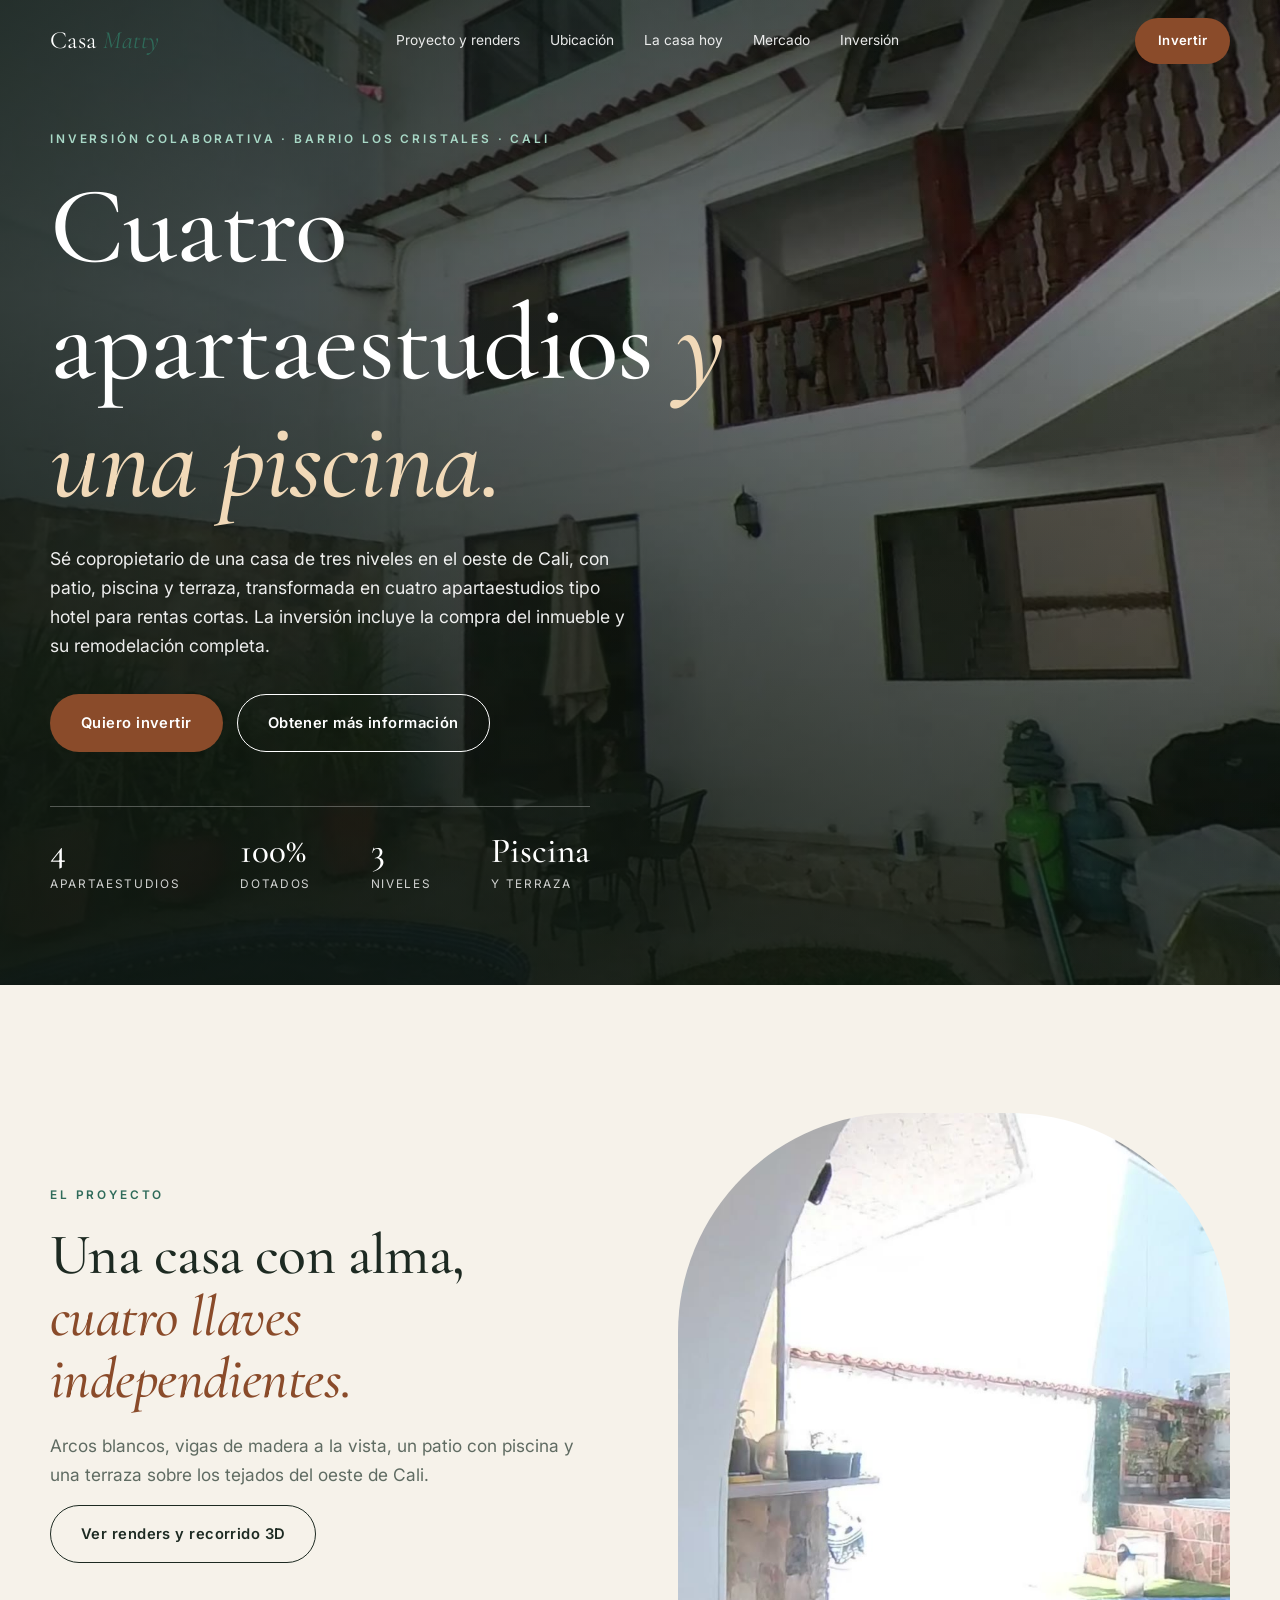
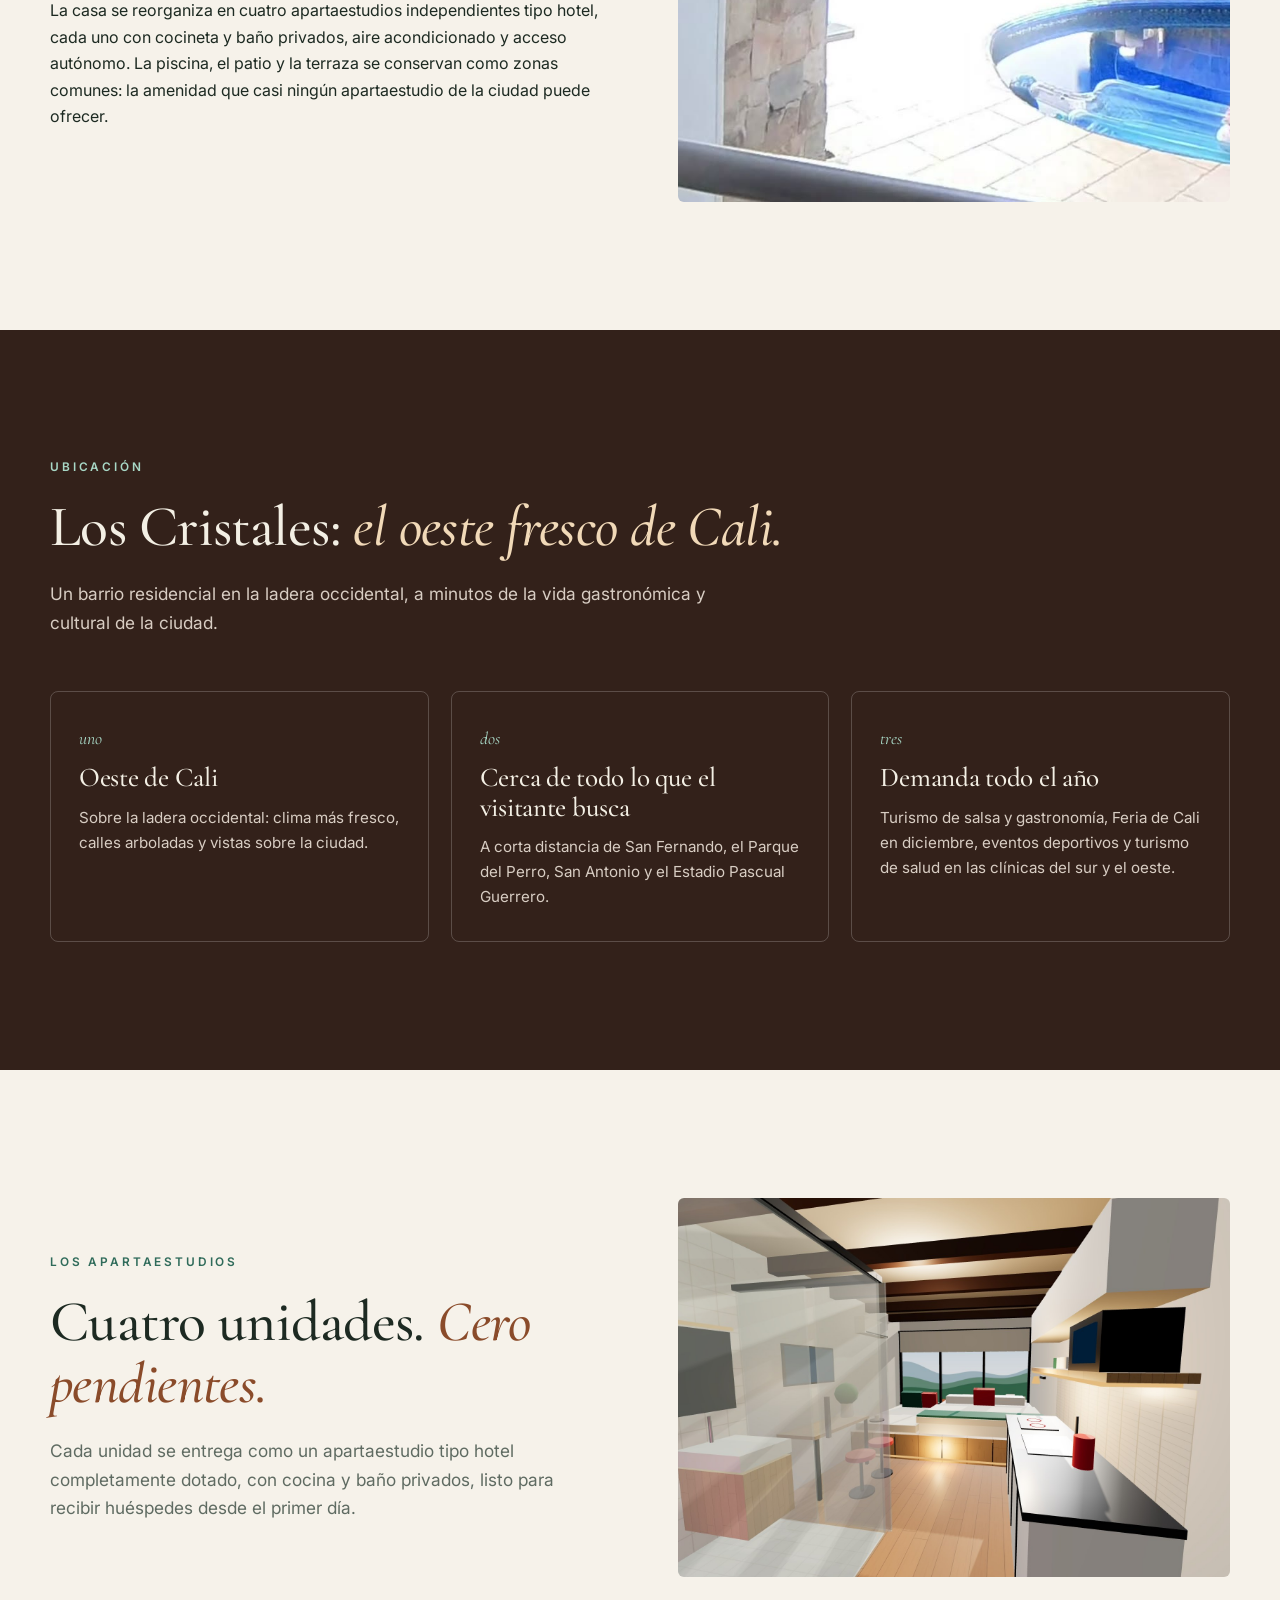
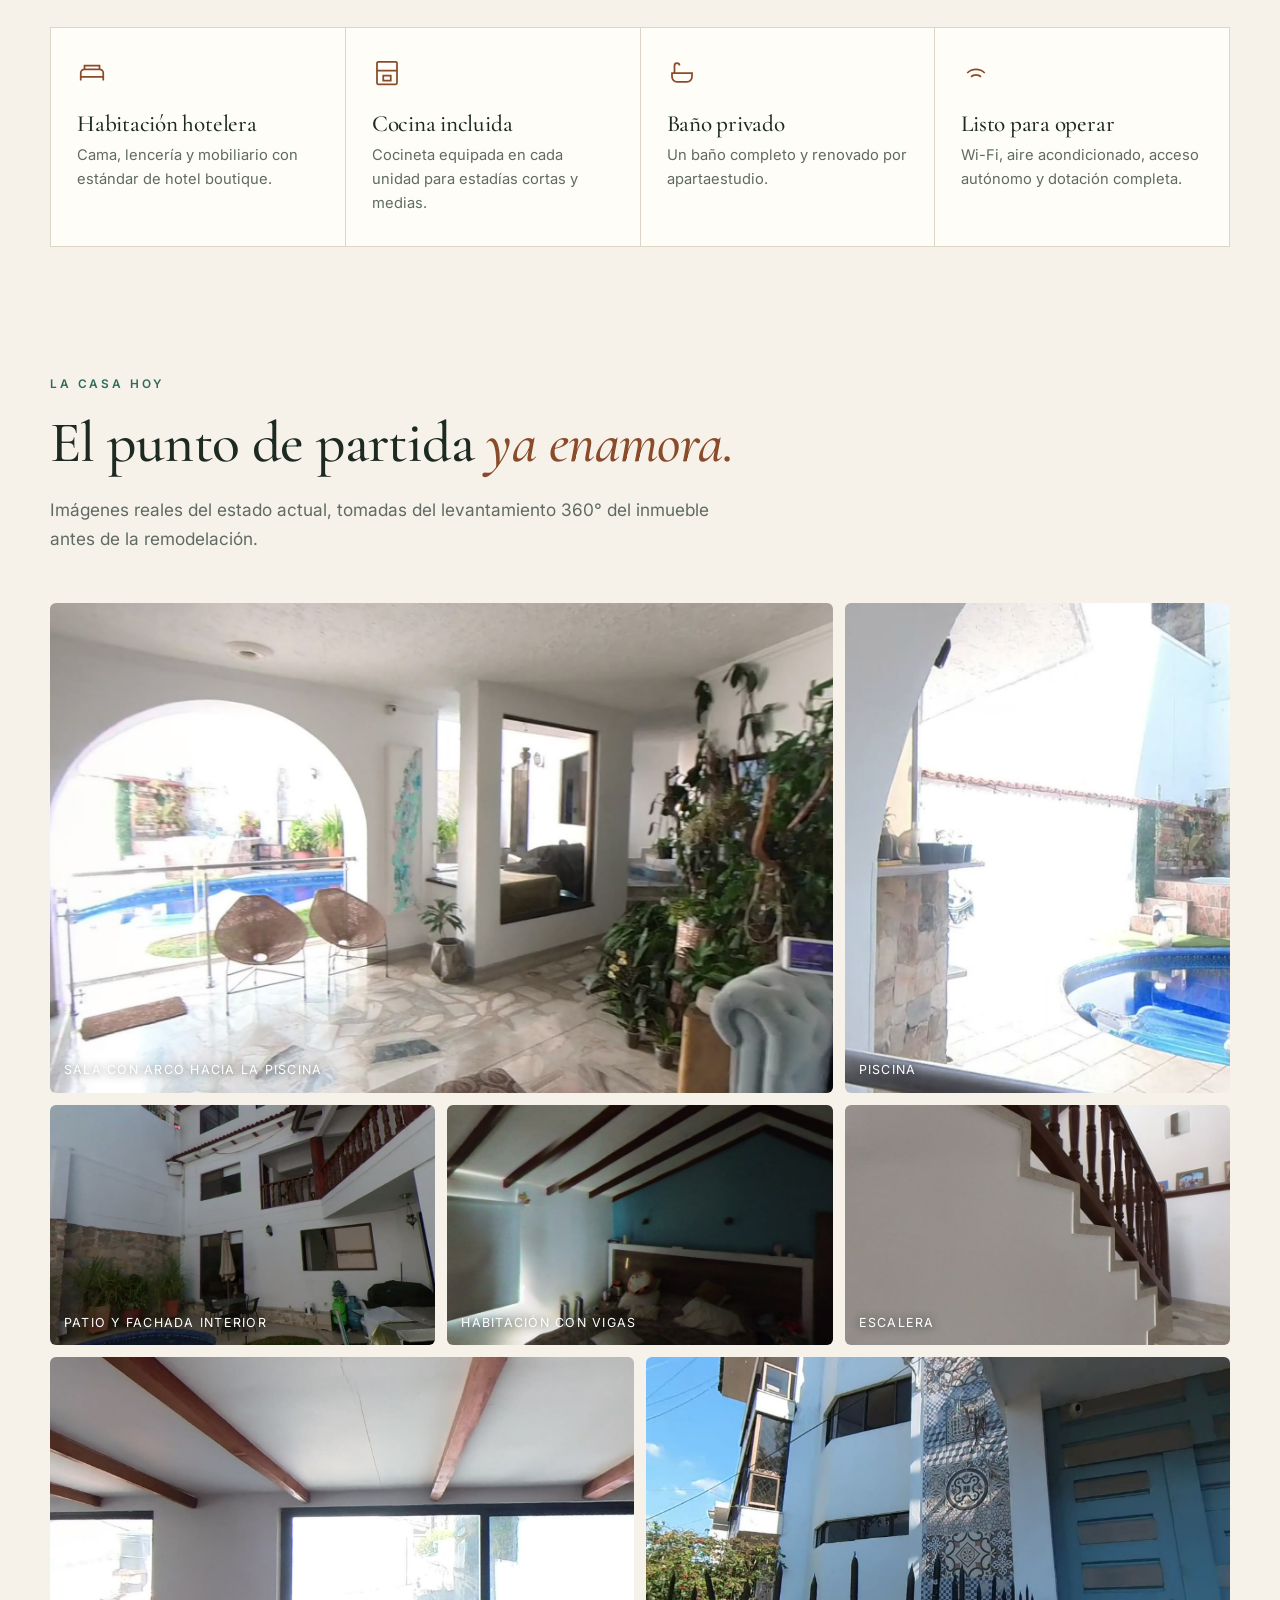
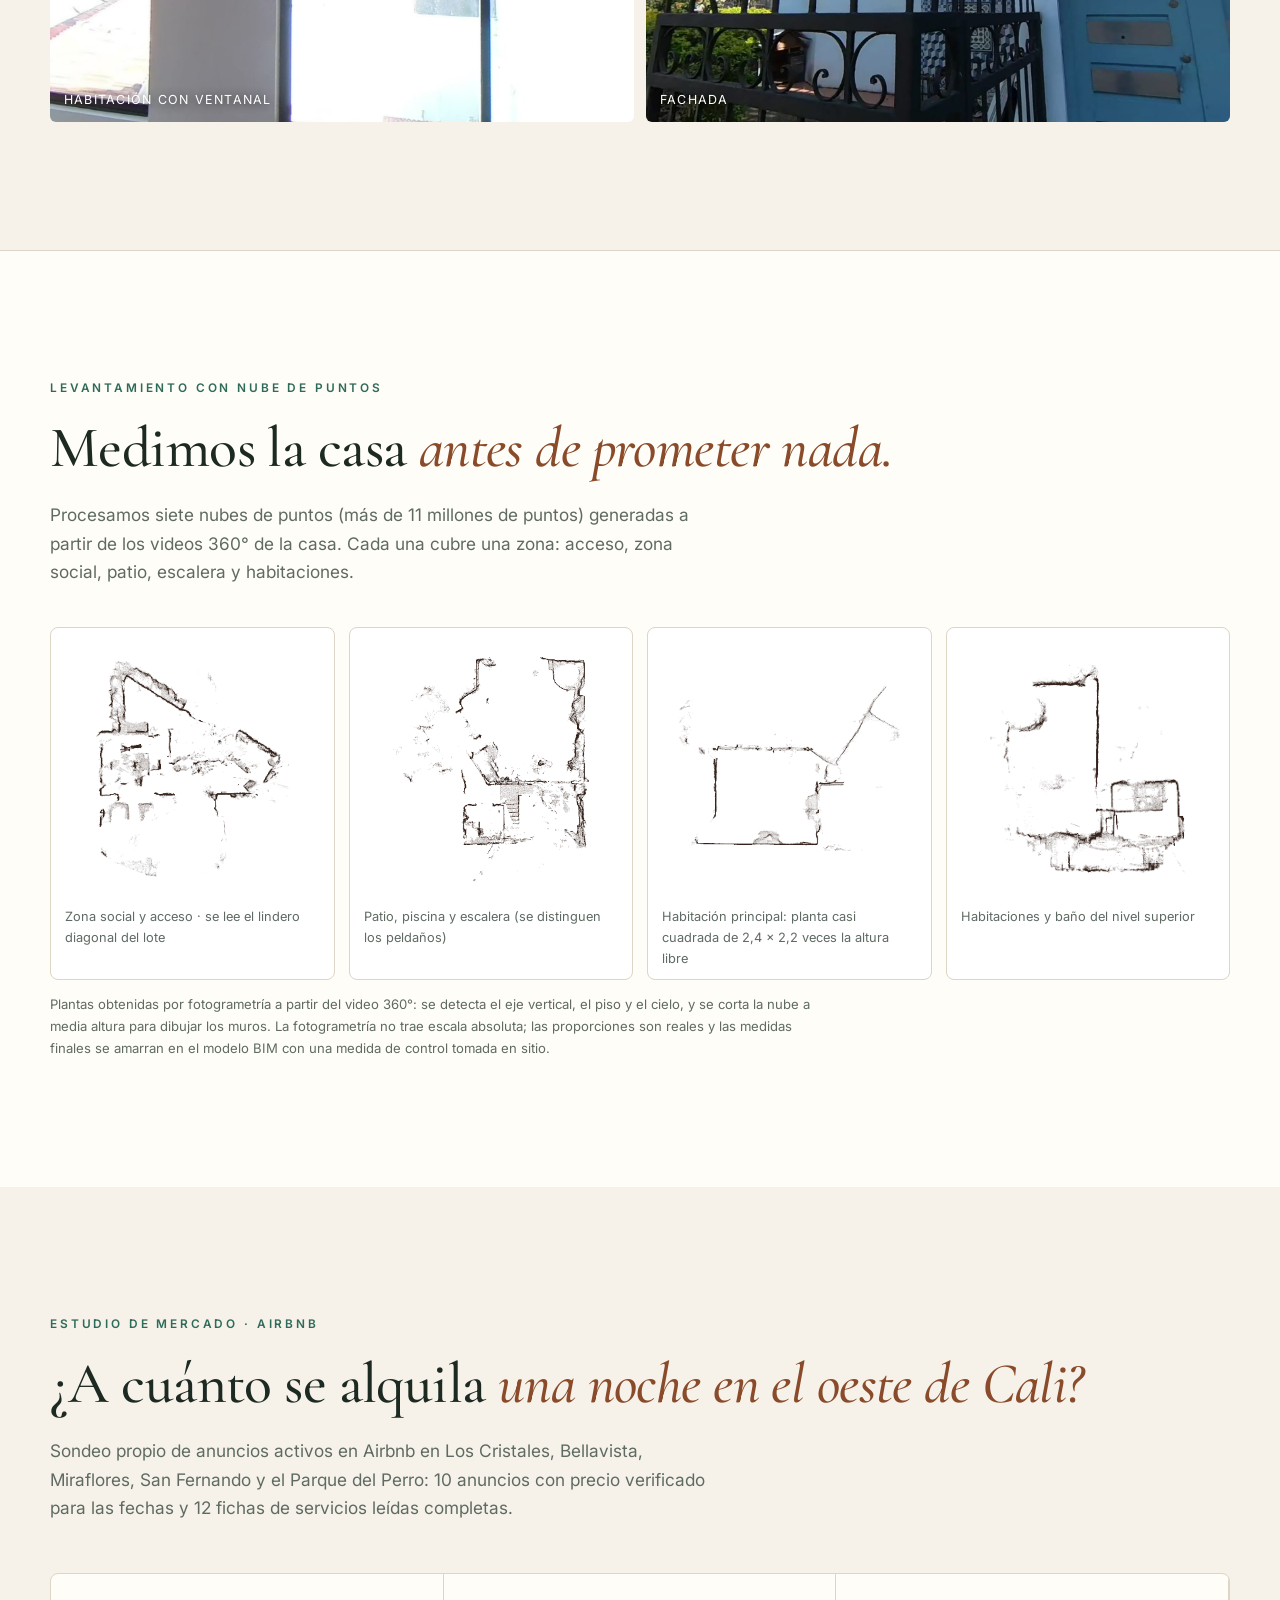
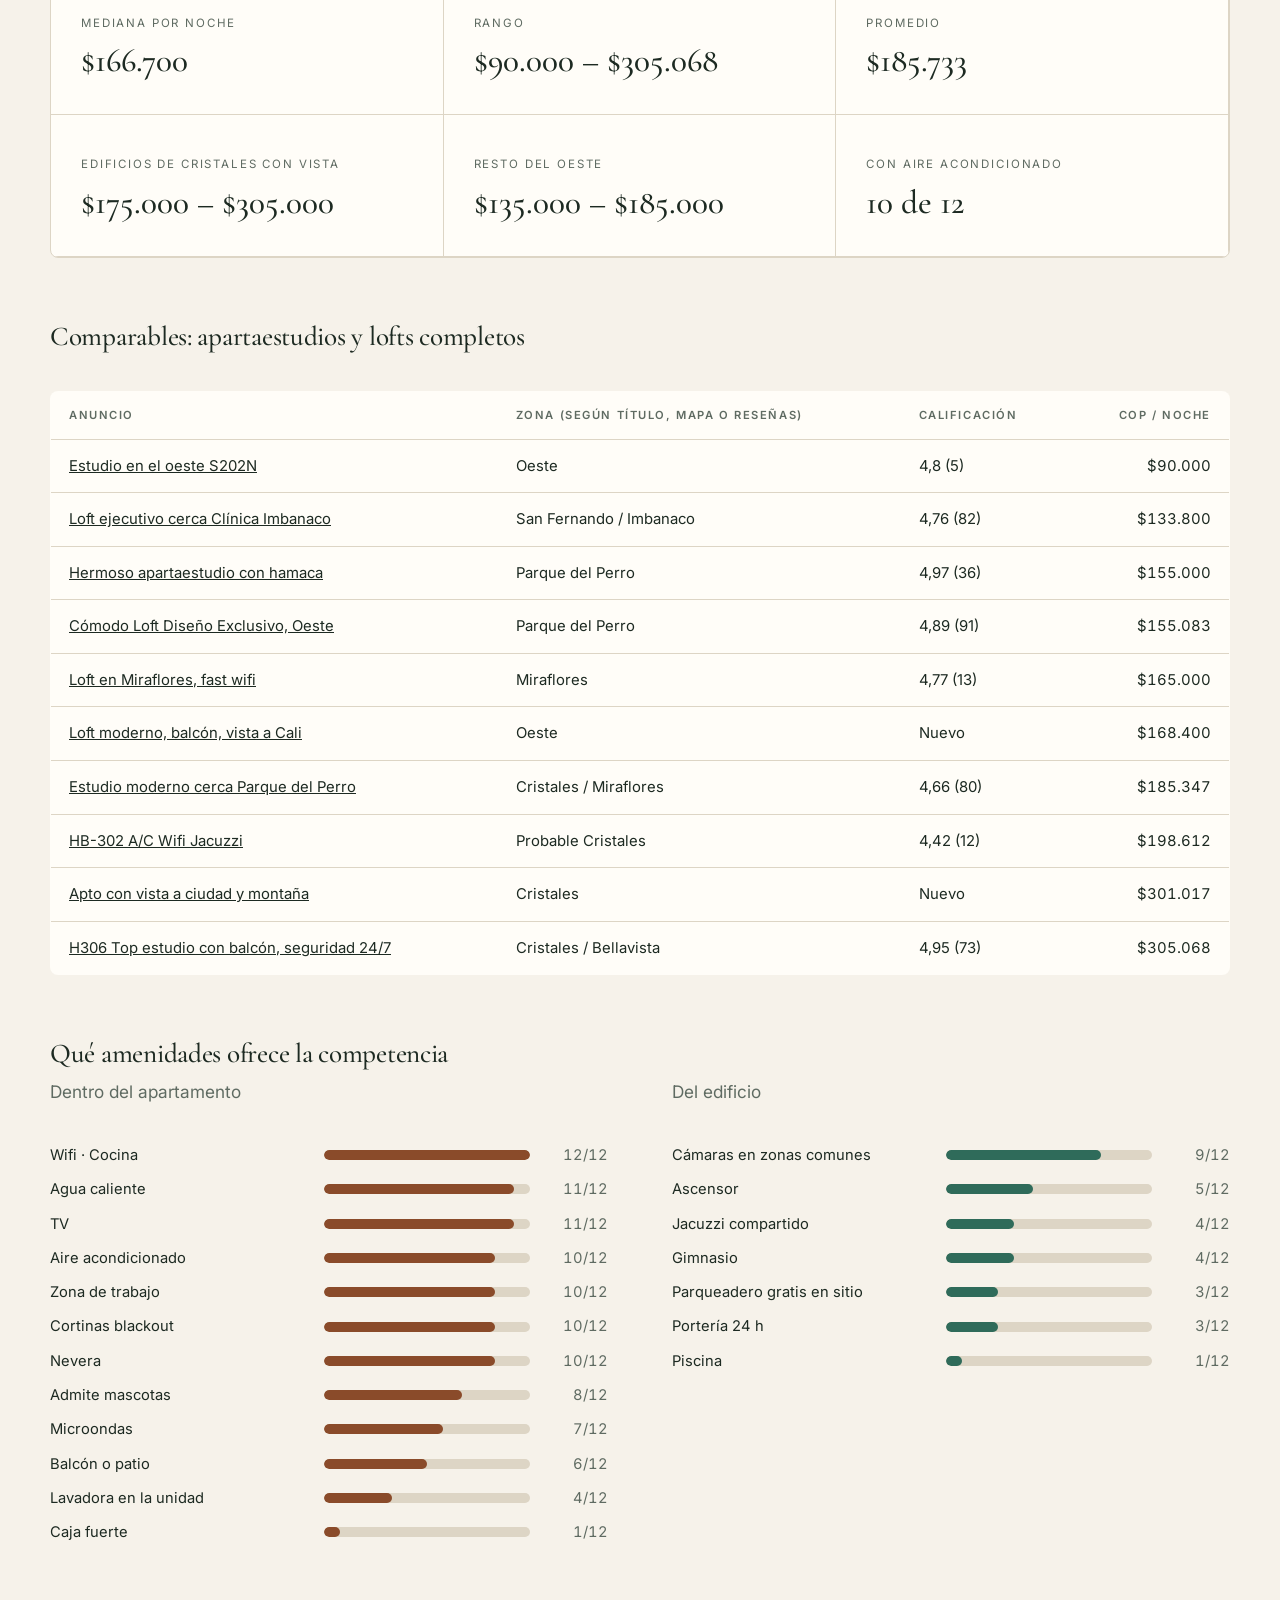
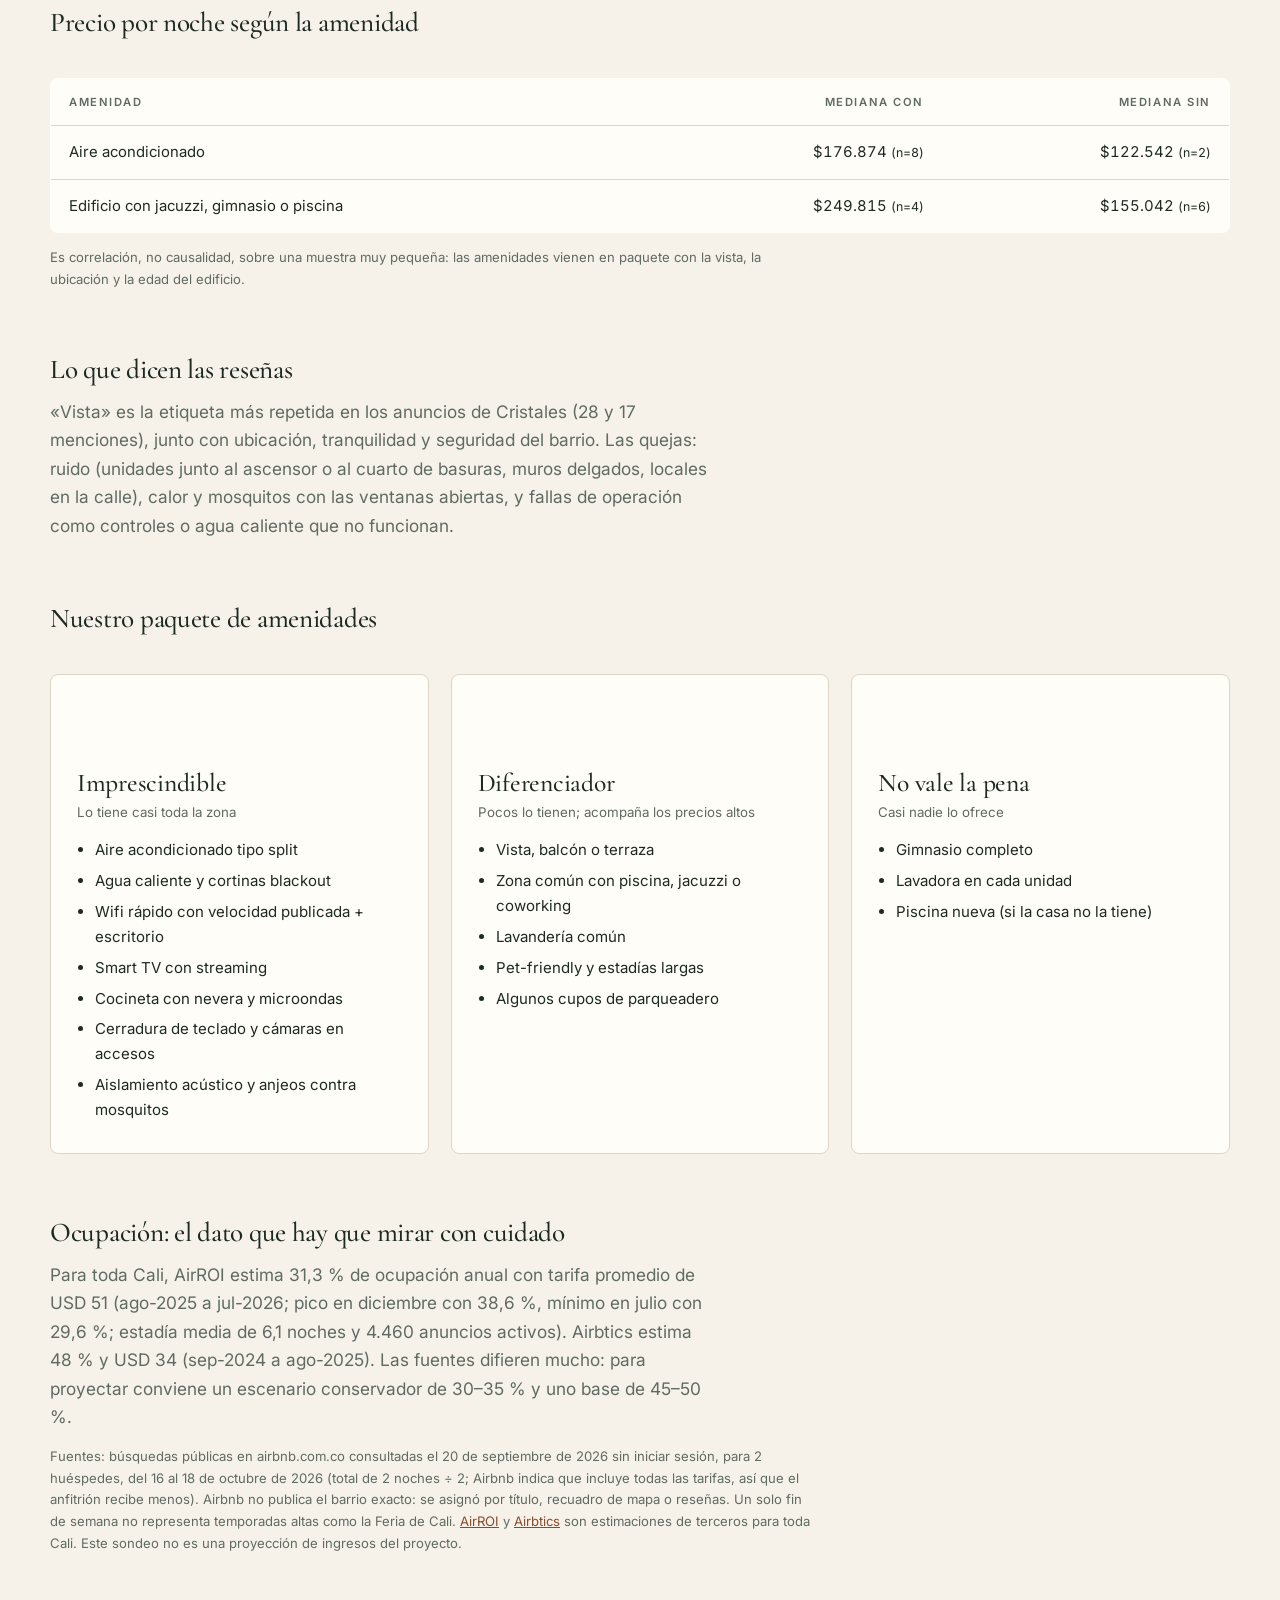
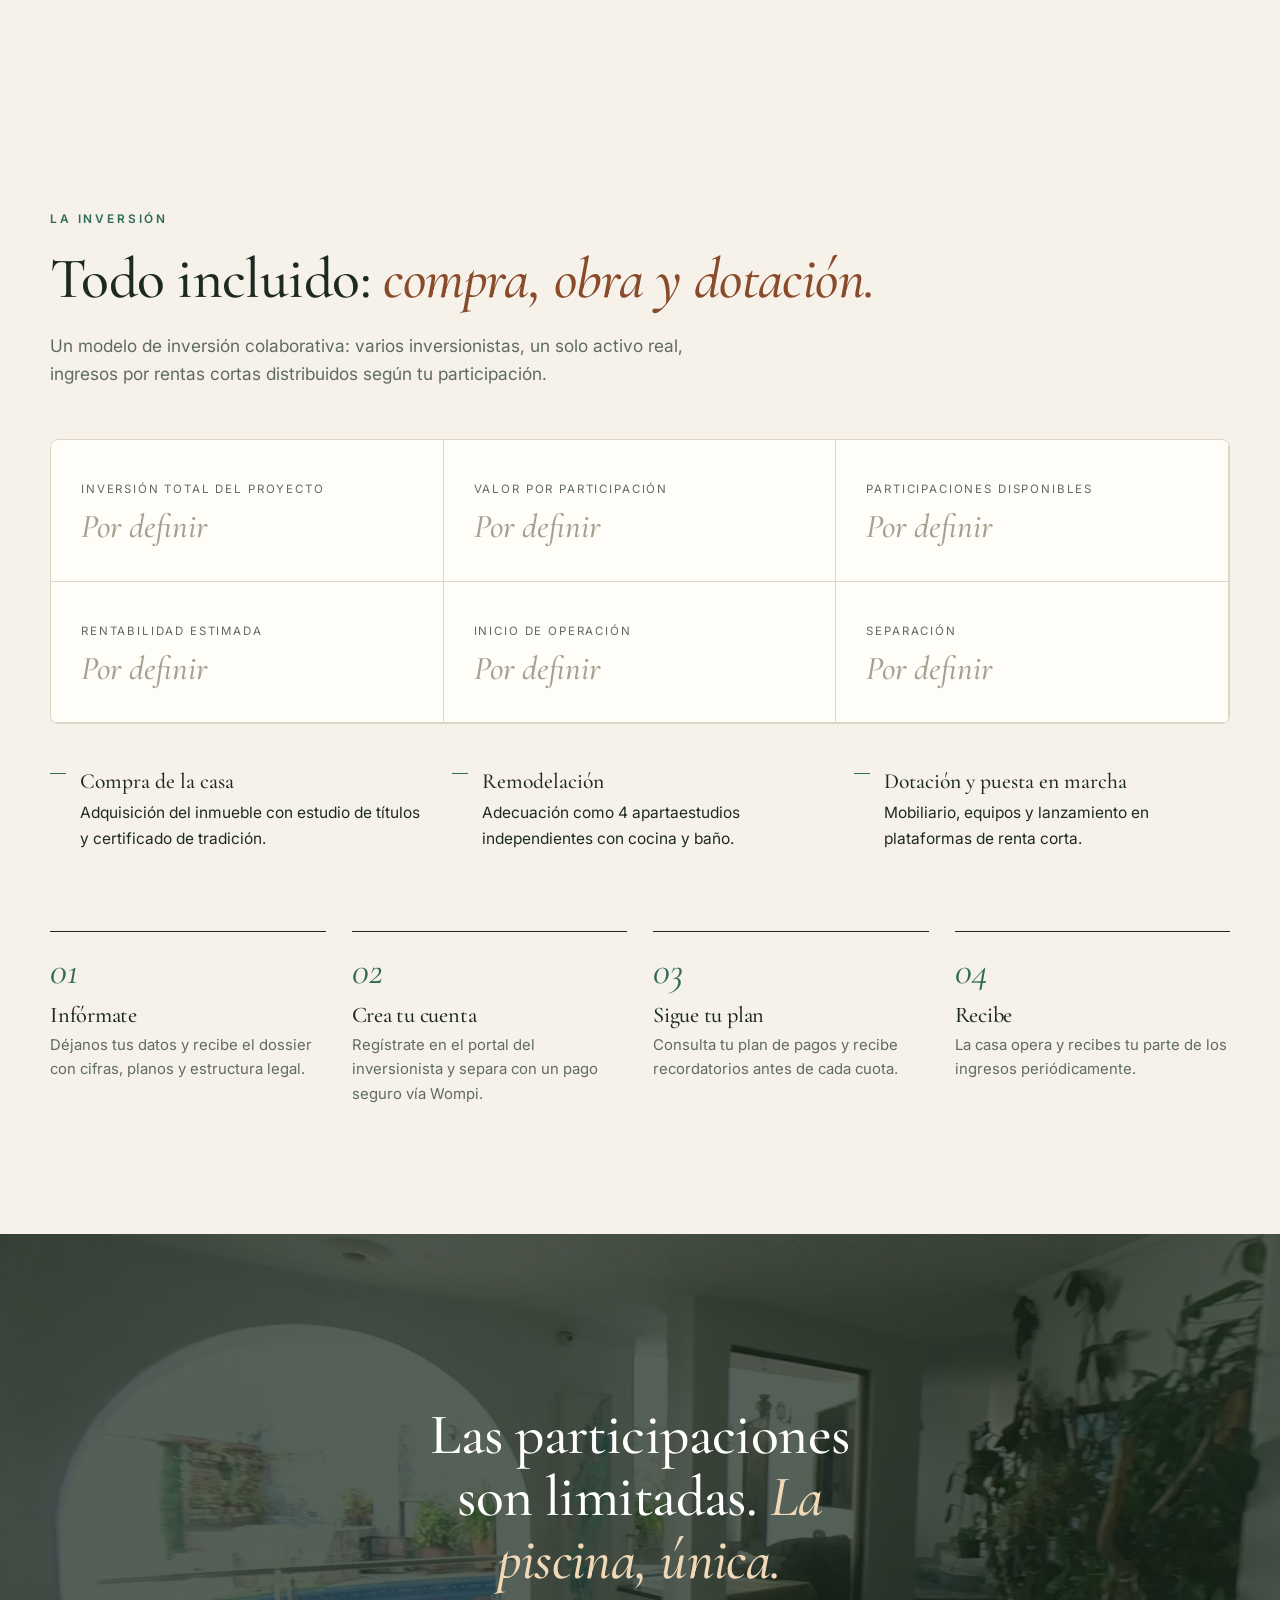
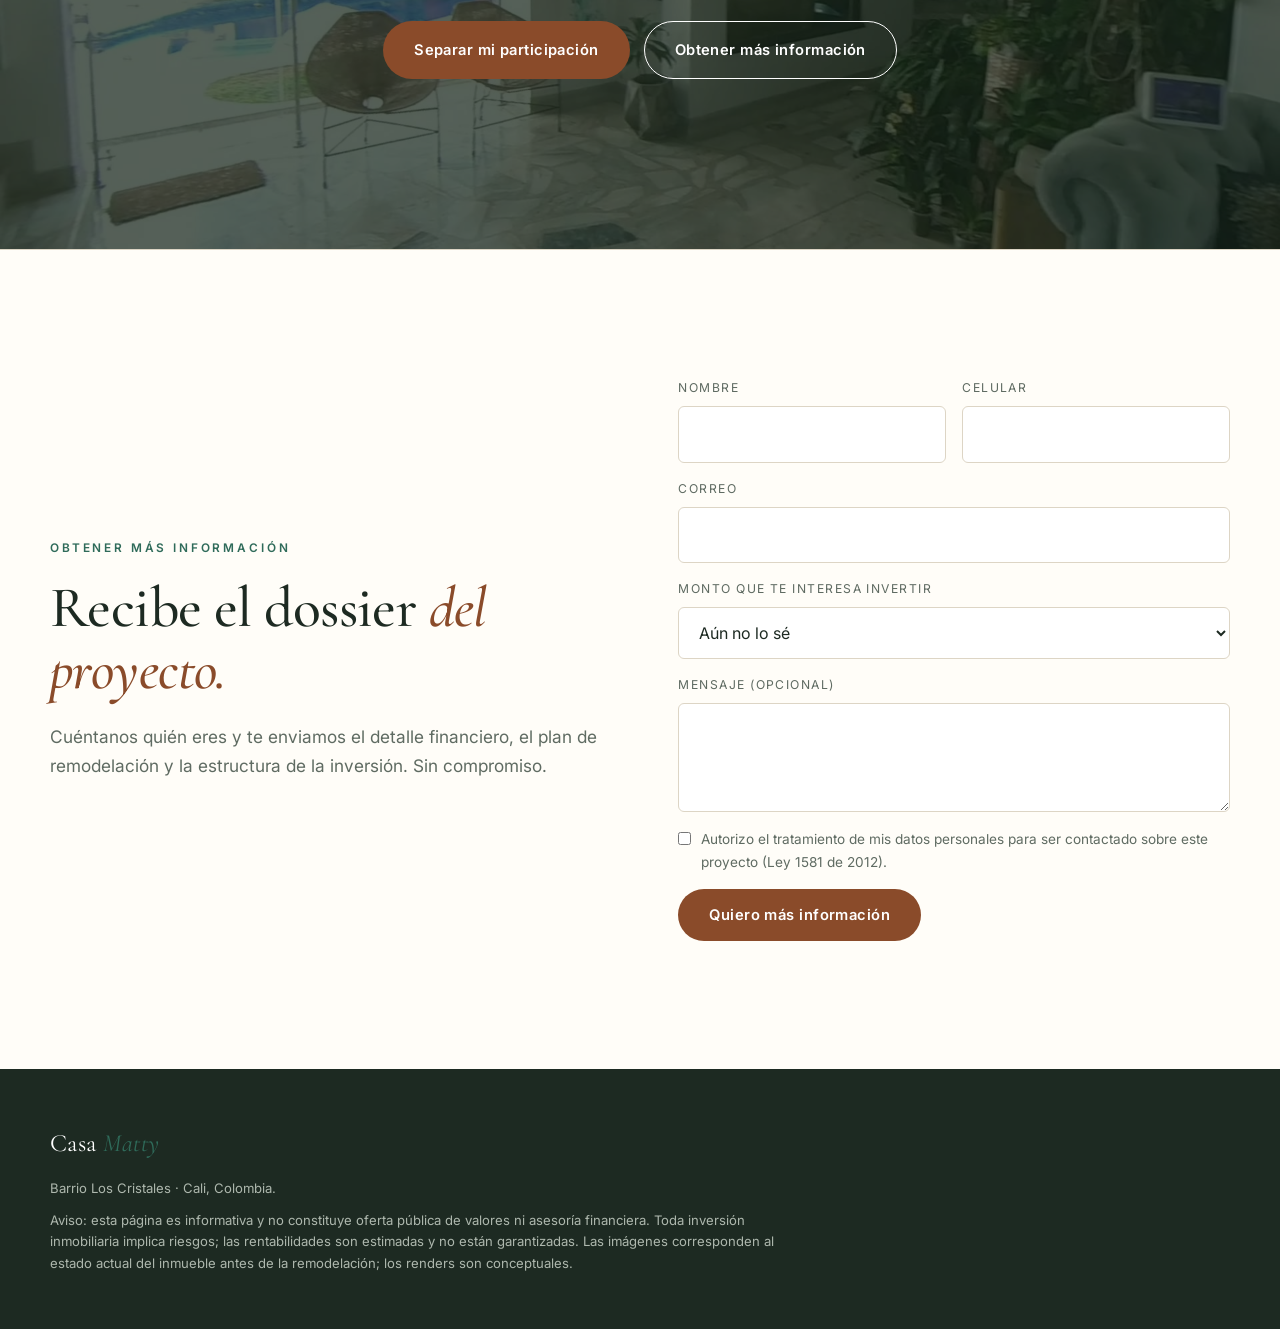
==== commit 767126d8: "Estudio de mercado Airbnb (precios y amenidades) de la zona Co-Authored-By: Claude Fable 5.1 <norepl" ====
--- a/index.html
+++ b/index.html
@@ -3,7 +3,7 @@
 <title>Casa Matty · Inversión colaborativa en rentas cortas · Cali</title><meta name="description" content="Invierte en Casa Matty, barrio Los Cristales (Cali): una casa de tres niveles con piscina, transformada en 4 apartaestudios tipo hotel para rentas cortas. Compra + remodelación incluidas."><meta property="og:title" content="Casa Matty · Inversión colaborativa en rentas cortas · Cali"><meta property="og:image" content="assets/patio.jpg">
 <link rel="preconnect" href="https://fonts.googleapis.com"><link rel="preconnect" href="https://fonts.gstatic.com" crossorigin><link href="https://fonts.googleapis.com/css2?family=Cormorant+Garamond:ital,wght@0,400;0,500;1,400;1,500&family=Inter:wght@400;500;600&display=swap" rel="stylesheet"><link rel="stylesheet" href="styles.css"></head><body>
 <header class="nav" id="nav"><div class="wrap"><a class="brand" href="#top">Casa <span>Matty</span></a>
-<ul><li><a href="proyecto.html">Proyecto y renders</a></li><li><a href="#ubicacion">Ubicación</a></li><li><a href="#galeria">La casa hoy</a></li><li><a href="#levantamiento">Levantamiento</a></li><li><a href="#inversion">Inversión</a></li></ul>
+<ul><li><a href="proyecto.html">Proyecto y renders</a></li><li><a href="#ubicacion">Ubicación</a></li><li><a href="#galeria">La casa hoy</a></li><li><a href="#mercado">Mercado</a></li><li><a href="#inversion">Inversión</a></li></ul>
 <a class="btn btn-primary" href="invertir.html">Invertir</a></div></header>
 <section class="hero" id="top"><div class="hero-media"><img src="assets/patio.jpg" alt="Casa Matty"></div><div class="wrap">
 <span class="eyebrow">Inversión colaborativa · Barrio Los Cristales · Cali</span><h1>Cuatro apartaestudios <em>y una piscina.</em></h1><p>Sé copropietario de una casa de tres niveles en el oeste de Cali, con patio, piscina y terraza, transformada en cuatro apartaestudios tipo hotel para rentas cortas. La inversión incluye la compra del inmueble y su remodelación completa.</p>
@@ -26,7 +26,17 @@
 <section id="levantamiento" class="contact"><div class="wrap"><div class="reveal"><span class="eyebrow">Levantamiento con nube de puntos</span><h2>Medimos la casa <em>antes de prometer nada.</em></h2>
 <p class="lead" style="margin-top:22px">Procesamos siete nubes de puntos (más de 11 millones de puntos) generadas a partir de los videos 360° de la casa. Cada una cubre una zona: acceso, zona social, patio, escalera y habitaciones.</p></div><div class="cloud"><figure class="reveal"><img src="assets/nube-1.png" alt="Zona social y acceso · se lee el lindero diagonal del lote" loading="lazy"><figcaption>Zona social y acceso · se lee el lindero diagonal del lote</figcaption></figure><figure class="reveal"><img src="assets/nube-2.png" alt="Patio, piscina y escalera (se distinguen los peldaños)" loading="lazy"><figcaption>Patio, piscina y escalera (se distinguen los peldaños)</figcaption></figure><figure class="reveal"><img src="assets/nube-3.png" alt="Habitación principal: planta casi cuadrada de 2,4 × 2,2 veces la altura libre" loading="lazy"><figcaption>Habitación principal: planta casi cuadrada de 2,4 × 2,2 veces la altura libre</figcaption></figure><figure class="reveal"><img src="assets/nube-4.png" alt="Habitaciones y baño del nivel superior" loading="lazy"><figcaption>Habitaciones y baño del nivel superior</figcaption></figure></div><p class="src" style="font-size:.82rem;color:var(--muted);margin-top:14px;max-width:95ch">Plantas obtenidas por fotogrametría a partir del video 360°: se detecta el eje vertical, el piso y el cielo, y se corta la nube a media altura para dibujar los muros. La fotogrametría no trae escala absoluta; las proporciones son reales y las medidas finales se amarran en el modelo BIM con una medida de control tomada en sitio.</p></div></section>
 
-
+<section class="market" id="mercado"><div class="wrap"><div class="reveal"><span class="eyebrow">Estudio de mercado · Airbnb</span><h2>¿A cuánto se alquila <em>una noche en el oeste de Cali?</em></h2>
+<p class="lead" style="margin-top:22px">Sondeo propio de anuncios activos en Airbnb en Los Cristales, Bellavista, Miraflores, San Fernando y el Parque del Perro: 10 anuncios con precio verificado para las fechas y 12 fichas de servicios leídas completas.</p></div>
+<div class="figures reveal"><div><small>Mediana por noche</small><b>$166.700</b></div><div><small>Rango</small><b>$90.000 – $305.068</b></div><div><small>Promedio</small><b>$185.733</b></div><div><small>Edificios de Cristales con vista</small><b>$175.000 – $305.000</b></div><div><small>Resto del oeste</small><b>$135.000 – $185.000</b></div><div><small>Con aire acondicionado</small><b>10 de 12</b></div></div>
+<h3 class="reveal">Comparables: apartaestudios y lofts completos</h3><div class="scroll reveal"><table><thead><tr><th>Anuncio</th><th>Zona (según título, mapa o reseñas)</th><th>Calificación</th><th class="num">COP / noche</th></tr></thead><tbody><tr><td><a href="https://www.airbnb.com.co/rooms/1609684358220607192" target="_blank" rel="noopener">Estudio en el oeste S202N</a></td><td>Oeste</td><td>4,8 (5)</td><td class="num">$90.000</td></tr><tr><td><a href="https://www.airbnb.com.co/rooms/49515901" target="_blank" rel="noopener">Loft ejecutivo cerca Clínica Imbanaco</a></td><td>San Fernando / Imbanaco</td><td>4,76 (82)</td><td class="num">$133.800</td></tr><tr><td><a href="https://www.airbnb.com.co/rooms/679914060470506624" target="_blank" rel="noopener">Hermoso apartaestudio con hamaca</a></td><td>Parque del Perro</td><td>4,97 (36)</td><td class="num">$155.000</td></tr><tr><td><a href="https://www.airbnb.com.co/rooms/1032847263176005593" target="_blank" rel="noopener">Cómodo Loft Diseño Exclusivo, Oeste</a></td><td>Parque del Perro</td><td>4,89 (91)</td><td class="num">$155.083</td></tr><tr><td><a href="https://www.airbnb.com.co/rooms/1563033161060121396" target="_blank" rel="noopener">Loft en Miraflores, fast wifi</a></td><td>Miraflores</td><td>4,77 (13)</td><td class="num">$165.000</td></tr><tr><td><a href="https://www.airbnb.com.co/rooms/1746045211256733470" target="_blank" rel="noopener">Loft moderno, balcón, vista a Cali</a></td><td>Oeste</td><td>Nuevo</td><td class="num">$168.400</td></tr><tr><td><a href="https://www.airbnb.com.co/rooms/1670562584436456883" target="_blank" rel="noopener">Estudio moderno cerca Parque del Perro</a></td><td>Cristales / Miraflores</td><td>4,66 (80)</td><td class="num">$185.347</td></tr><tr><td><a href="https://www.airbnb.com.co/rooms/1636973653724788907" target="_blank" rel="noopener">HB-302 A/C Wifi Jacuzzi</a></td><td>Probable Cristales</td><td>4,42 (12)</td><td class="num">$198.612</td></tr><tr><td><a href="https://www.airbnb.com.co/rooms/1776084169026287713" target="_blank" rel="noopener">Apto con vista a ciudad y montaña</a></td><td>Cristales</td><td>Nuevo</td><td class="num">$301.017</td></tr><tr><td><a href="https://www.airbnb.com.co/rooms/1228424073961982287" target="_blank" rel="noopener">H306 Top estudio con balcón, seguridad 24/7</a></td><td>Cristales / Bellavista</td><td>4,95 (73)</td><td class="num">$305.068</td></tr></tbody></table></div>
+<h3 class="reveal">Qué amenidades ofrece la competencia</h3><div class="cols2 reveal" style="margin-top:10px"><div><p class="lead">Dentro del apartamento</p><div class="bars"><div class="bar "><span>Wifi · Cocina</span><i style="--p:100%"></i><span>12/12</span></div><div class="bar "><span>Agua caliente</span><i style="--p:92%"></i><span>11/12</span></div><div class="bar "><span>TV</span><i style="--p:92%"></i><span>11/12</span></div><div class="bar "><span>Aire acondicionado</span><i style="--p:83%"></i><span>10/12</span></div><div class="bar "><span>Zona de trabajo</span><i style="--p:83%"></i><span>10/12</span></div><div class="bar "><span>Cortinas blackout</span><i style="--p:83%"></i><span>10/12</span></div><div class="bar "><span>Nevera</span><i style="--p:83%"></i><span>10/12</span></div><div class="bar "><span>Admite mascotas</span><i style="--p:67%"></i><span>8/12</span></div><div class="bar "><span>Microondas</span><i style="--p:58%"></i><span>7/12</span></div><div class="bar "><span>Balcón o patio</span><i style="--p:50%"></i><span>6/12</span></div><div class="bar "><span>Lavadora en la unidad</span><i style="--p:33%"></i><span>4/12</span></div><div class="bar "><span>Caja fuerte</span><i style="--p:8%"></i><span>1/12</span></div></div></div><div><p class="lead">Del edificio</p><div class="bars"><div class="bar b"><span>Cámaras en zonas comunes</span><i style="--p:75%"></i><span>9/12</span></div><div class="bar b"><span>Ascensor</span><i style="--p:42%"></i><span>5/12</span></div><div class="bar b"><span>Jacuzzi compartido</span><i style="--p:33%"></i><span>4/12</span></div><div class="bar b"><span>Gimnasio</span><i style="--p:33%"></i><span>4/12</span></div><div class="bar b"><span>Parqueadero gratis en sitio</span><i style="--p:25%"></i><span>3/12</span></div><div class="bar b"><span>Portería 24 h</span><i style="--p:25%"></i><span>3/12</span></div><div class="bar b"><span>Piscina</span><i style="--p:8%"></i><span>1/12</span></div></div></div></div>
+<h3 class="reveal">Precio por noche según la amenidad</h3><div class="scroll reveal"><table><thead><tr><th>Amenidad</th><th class="num">Mediana con</th><th class="num">Mediana sin</th></tr></thead><tbody><tr><td>Aire acondicionado</td><td class="num">$176.874 <small>(n=8)</small></td><td class="num">$122.542 <small>(n=2)</small></td></tr><tr><td>Edificio con jacuzzi, gimnasio o piscina</td><td class="num">$249.815 <small>(n=4)</small></td><td class="num">$155.042 <small>(n=6)</small></td></tr></tbody></table></div>
+<p class="src reveal">Es correlación, no causalidad, sobre una muestra muy pequeña: las amenidades vienen en paquete con la vista, la ubicación y la edad del edificio.</p>
+<h3 class="reveal">Lo que dicen las reseñas</h3><p class="lead reveal" style="margin-top:14px">«Vista» es la etiqueta más repetida en los anuncios de Cristales (28 y 17 menciones), junto con ubicación, tranquilidad y seguridad del barrio. Las quejas: ruido (unidades junto al ascensor o al cuarto de basuras, muros delgados, locales en la calle), calor y mosquitos con las ventanas abiertas, y fallas de operación como controles o agua caliente que no funcionan.</p>
+<h3 class="reveal">Nuestro paquete de amenidades</h3><div class="pack reveal"><div><h3>Imprescindible</h3><small>Lo tiene casi toda la zona</small><ul><li>Aire acondicionado tipo split</li><li>Agua caliente y cortinas blackout</li><li>Wifi rápido con velocidad publicada + escritorio</li><li>Smart TV con streaming</li><li>Cocineta con nevera y microondas</li><li>Cerradura de teclado y cámaras en accesos</li><li>Aislamiento acústico y anjeos contra mosquitos</li></ul></div><div><h3>Diferenciador</h3><small>Pocos lo tienen; acompaña los precios altos</small><ul><li>Vista, balcón o terraza</li><li>Zona común con piscina, jacuzzi o coworking</li><li>Lavandería común</li><li>Pet-friendly y estadías largas</li><li>Algunos cupos de parqueadero</li></ul></div><div><h3>No vale la pena</h3><small>Casi nadie lo ofrece</small><ul><li>Gimnasio completo</li><li>Lavadora en cada unidad</li><li>Piscina nueva (si la casa no la tiene)</li></ul></div></div>
+<h3 class="reveal">Ocupación: el dato que hay que mirar con cuidado</h3><p class="lead reveal" style="margin-top:14px">Para toda Cali, AirROI estima 31,3 % de ocupación anual con tarifa promedio de USD 51 (ago-2025 a jul-2026; pico en diciembre con 38,6 %, mínimo en julio con 29,6 %; estadía media de 6,1 noches y 4.460 anuncios activos). Airbtics estima 48 % y USD 34 (sep-2024 a ago-2025). Las fuentes difieren mucho: para proyectar conviene un escenario conservador de 30–35 % y uno base de 45–50 %.</p>
+<p class="src reveal">Fuentes: búsquedas públicas en airbnb.com.co consultadas el 20 de septiembre de 2026 sin iniciar sesión, para 2 huéspedes, del 16 al 18 de octubre de 2026 (total de 2 noches ÷ 2; Airbnb indica que incluye todas las tarifas, así que el anfitrión recibe menos). Airbnb no publica el barrio exacto: se asignó por título, recuadro de mapa o reseñas. Un solo fin de semana no representa temporadas altas como la Feria de Cali. <a href="https://www.airroi.com/report/world/colombia/valle-del-cauca/cali" target="_blank" rel="noopener">AirROI</a> y <a href="https://airbtics.com/annual-airbnb-revenue-in-cali-columbia/" target="_blank" rel="noopener">Airbtics</a> son estimaciones de terceros para toda Cali. Este sondeo no es una proyección de ingresos del proyecto.</p></div></section>
 
 <section id="inversion"><div class="wrap"><div class="reveal"><span class="eyebrow">La inversión</span><h2>Todo incluido: <em>compra, obra y dotación.</em></h2>
 <p class="lead" style="margin-top:22px">Un modelo de inversión colaborativa: varios inversionistas, un solo activo real, ingresos por rentas cortas distribuidos según tu participación.</p></div>
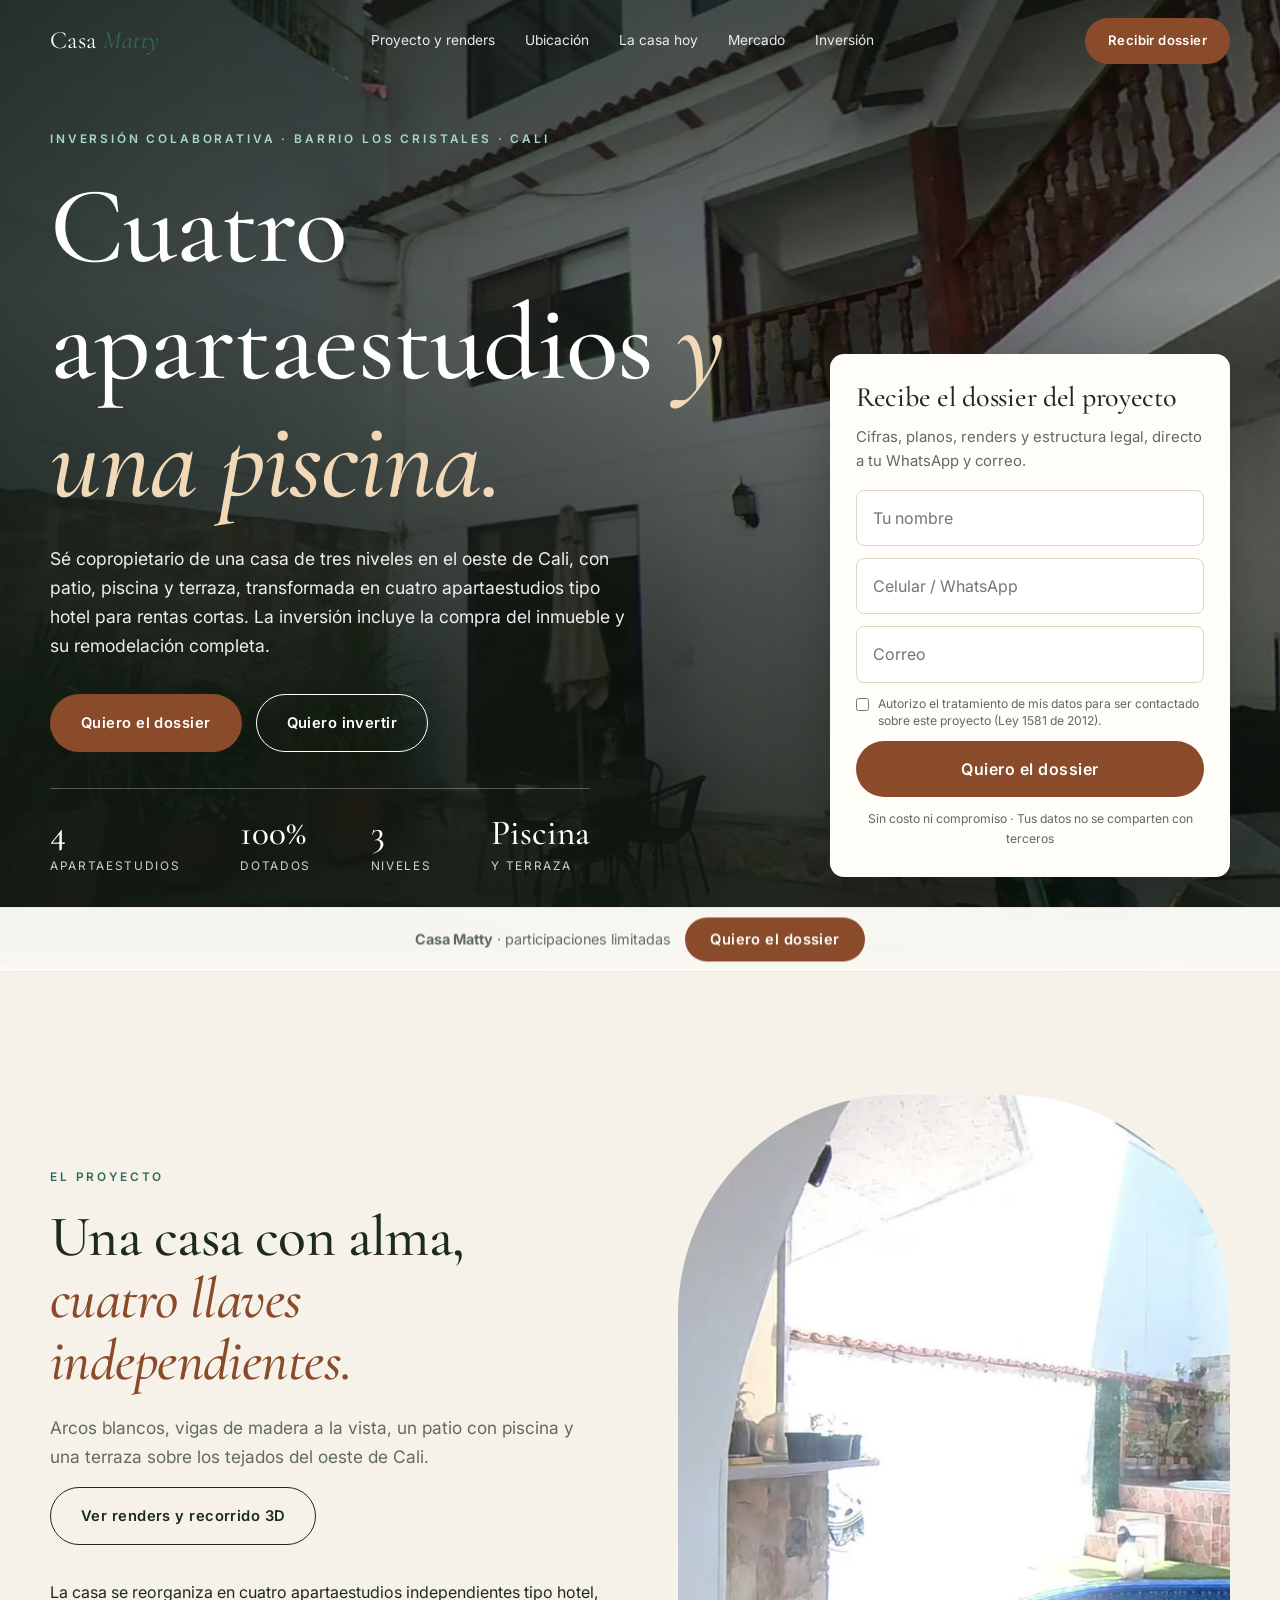
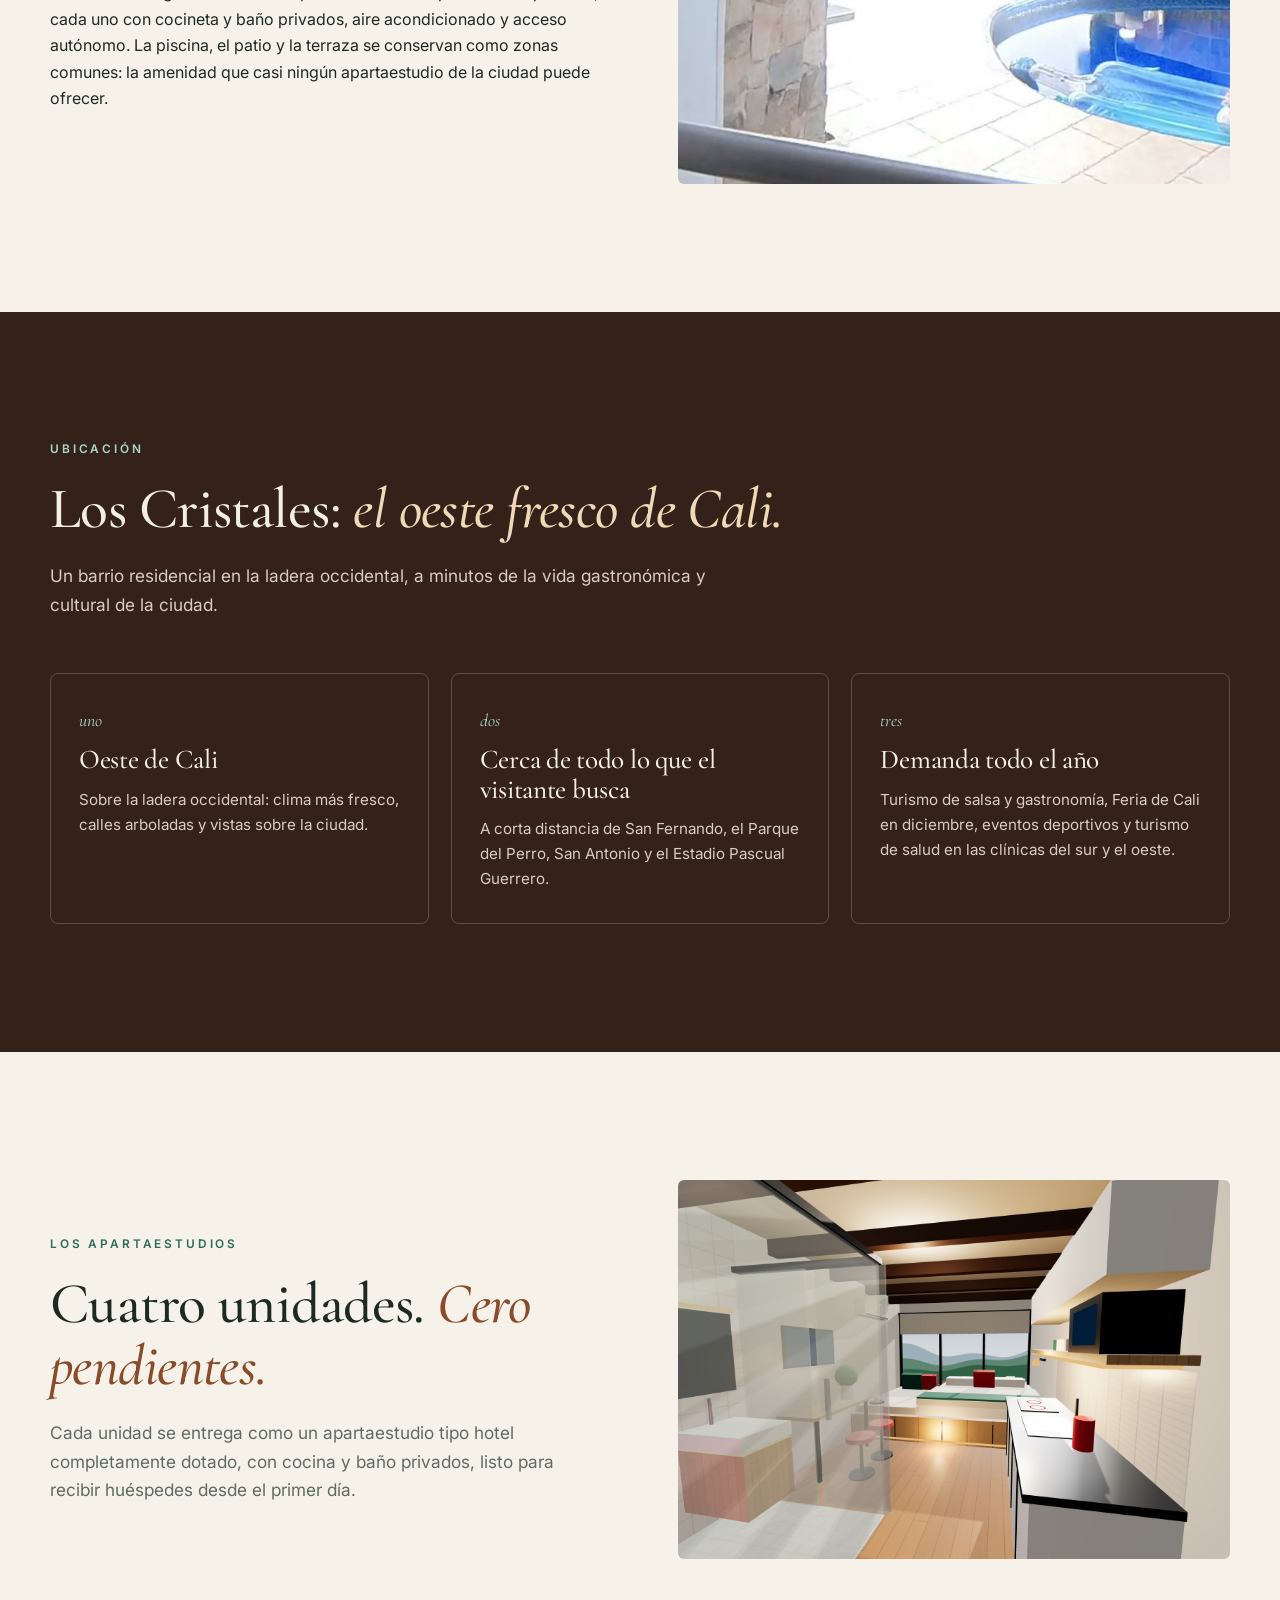
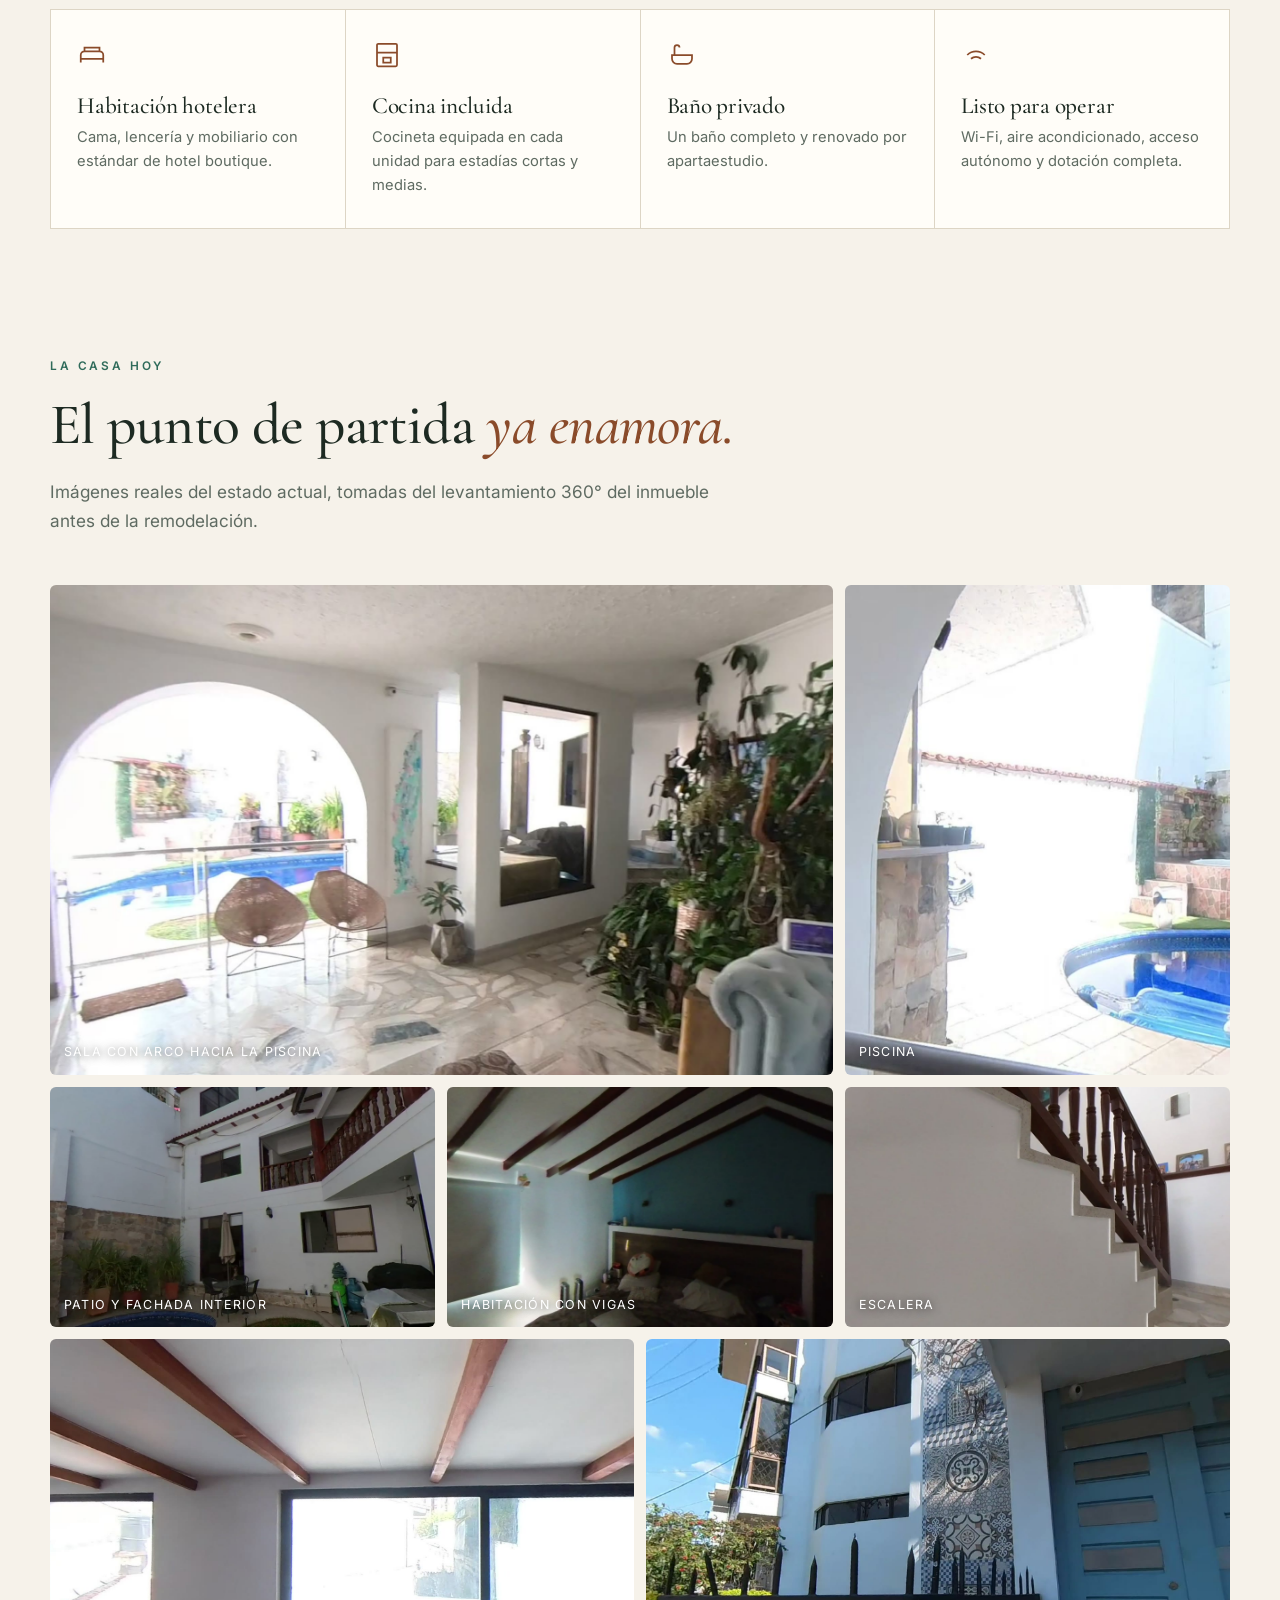
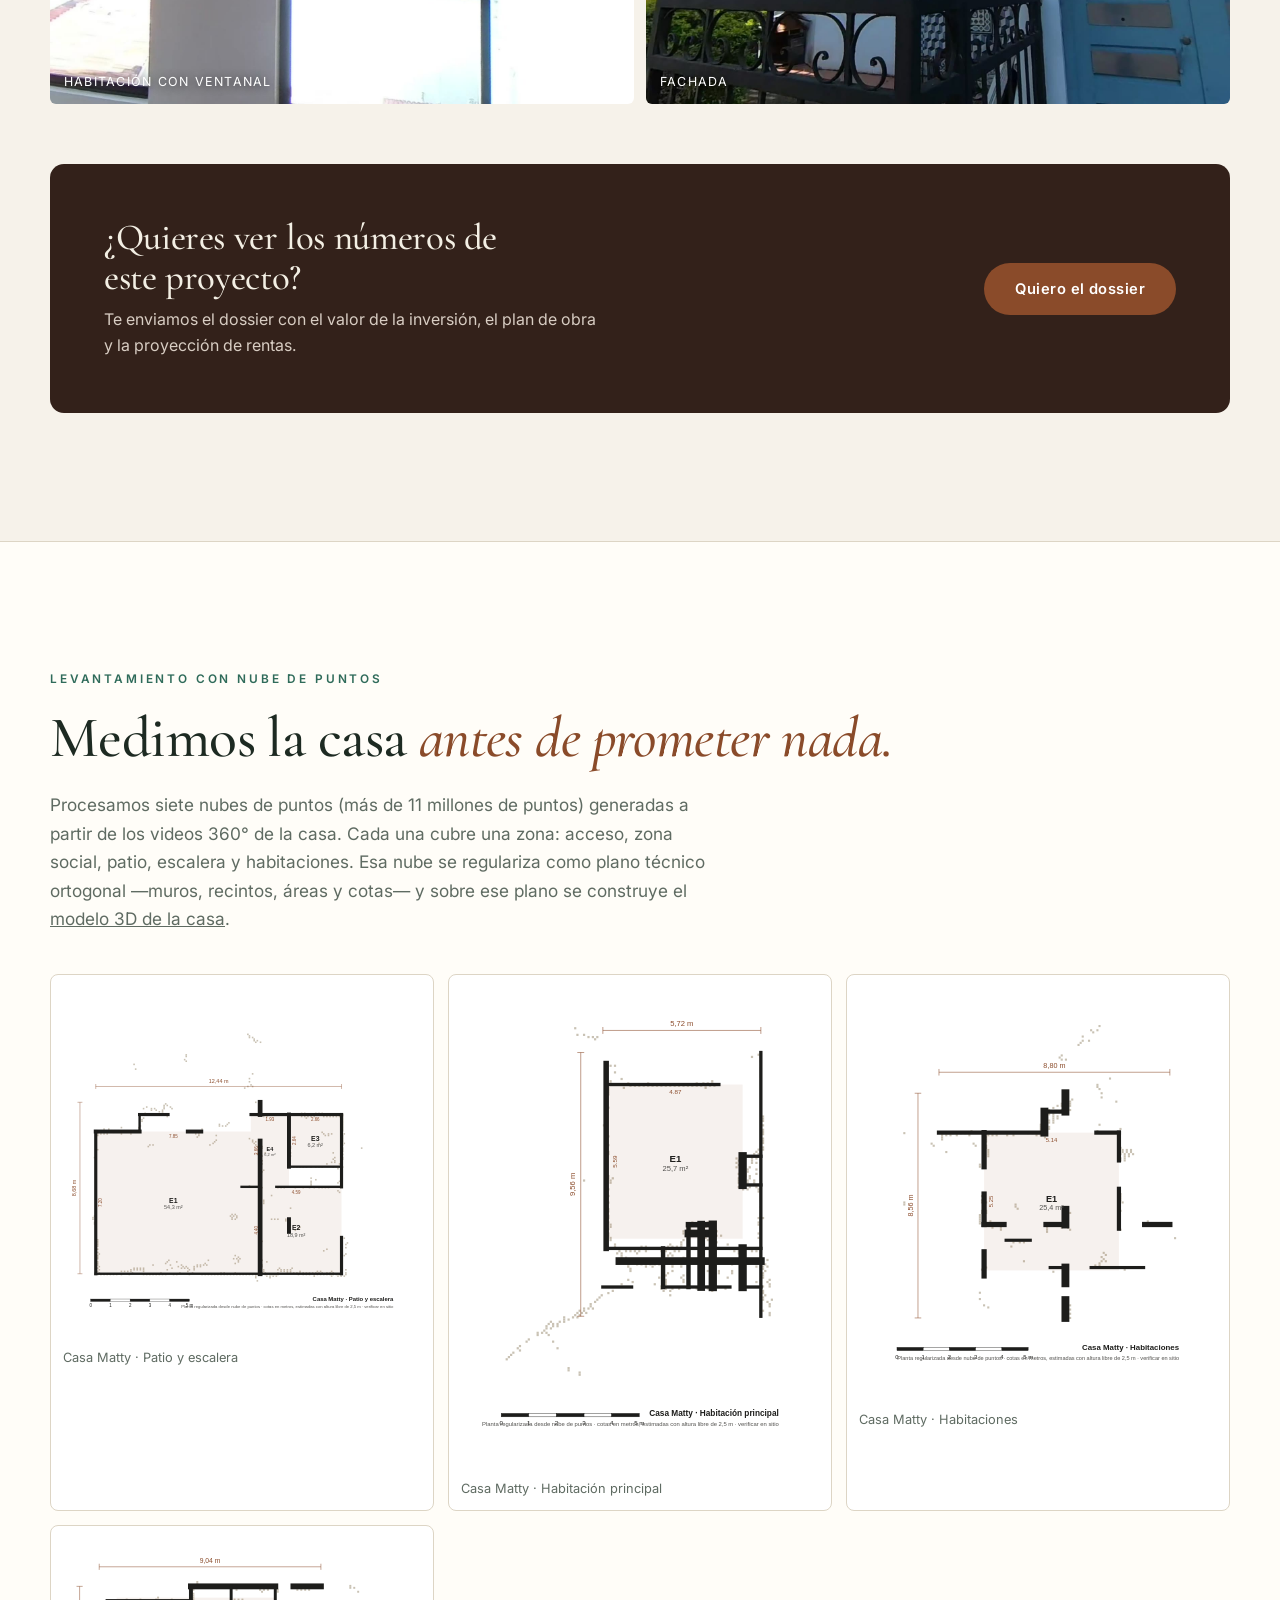
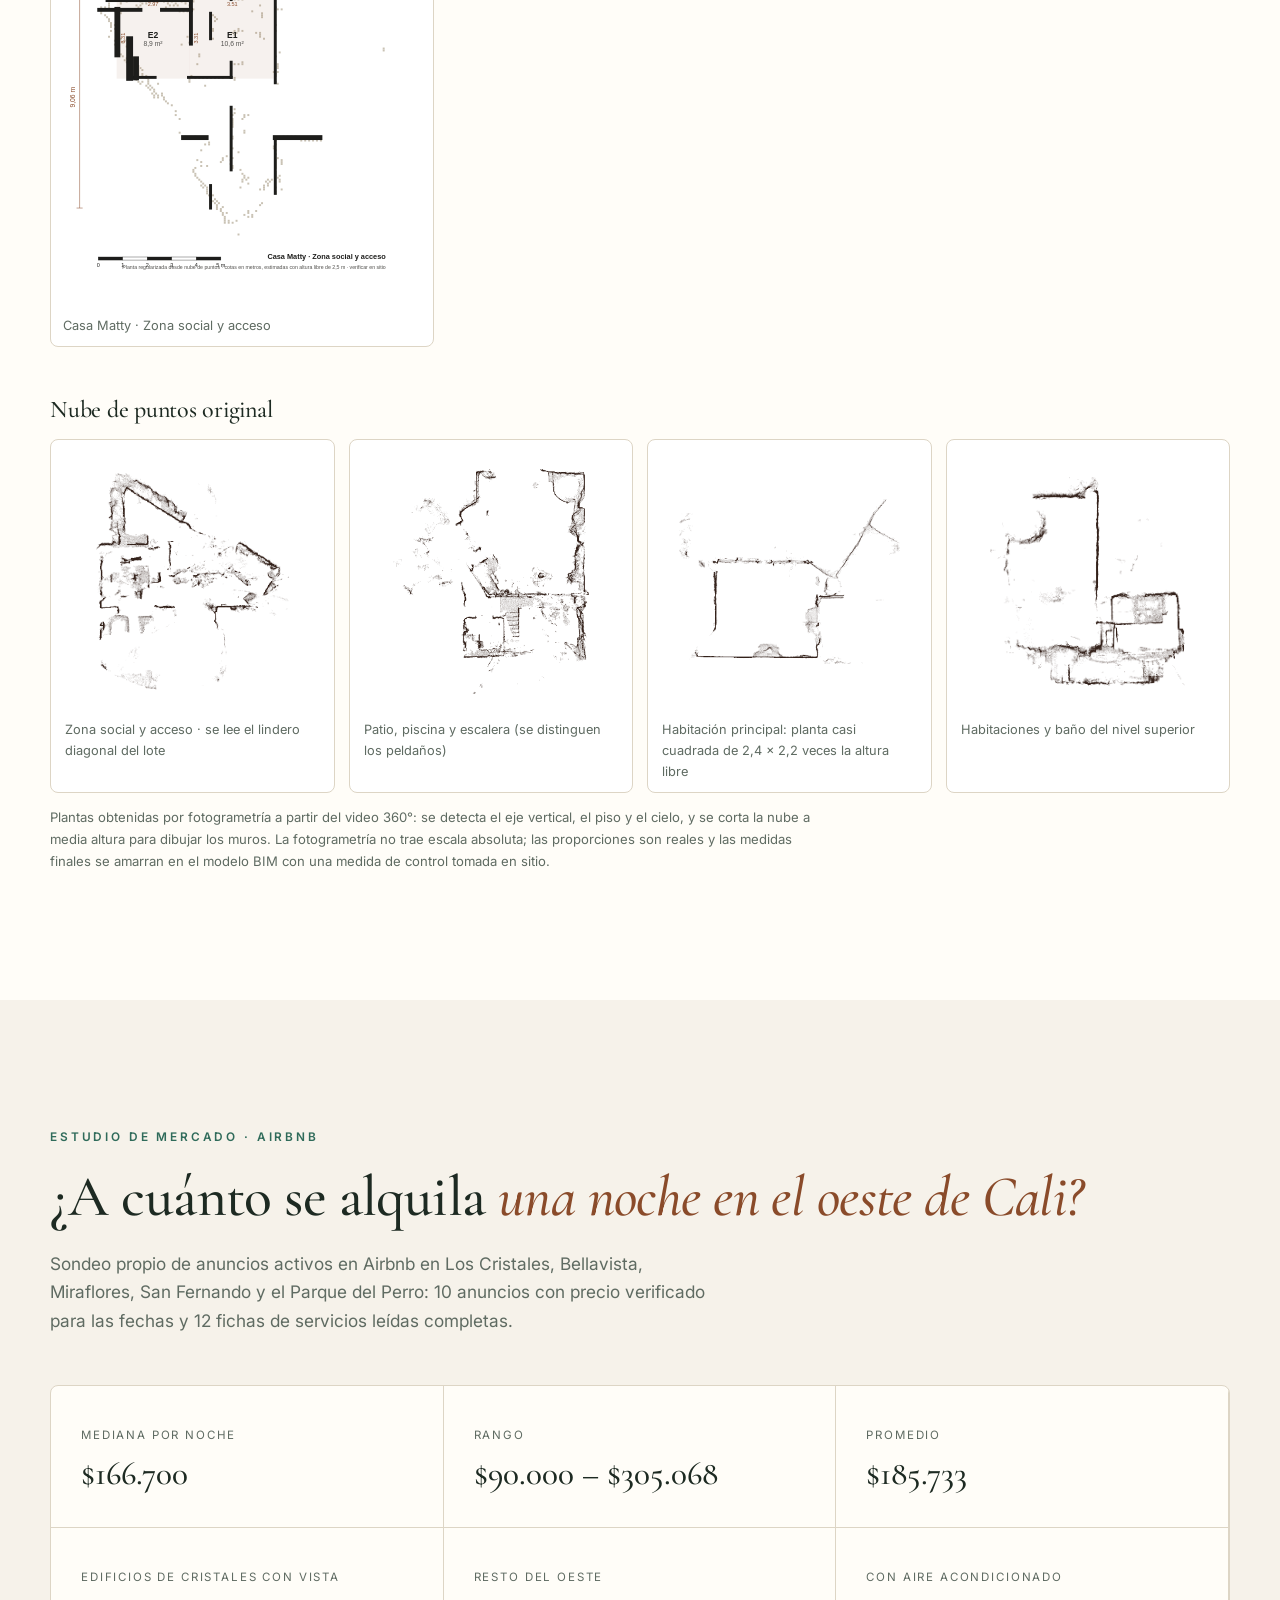
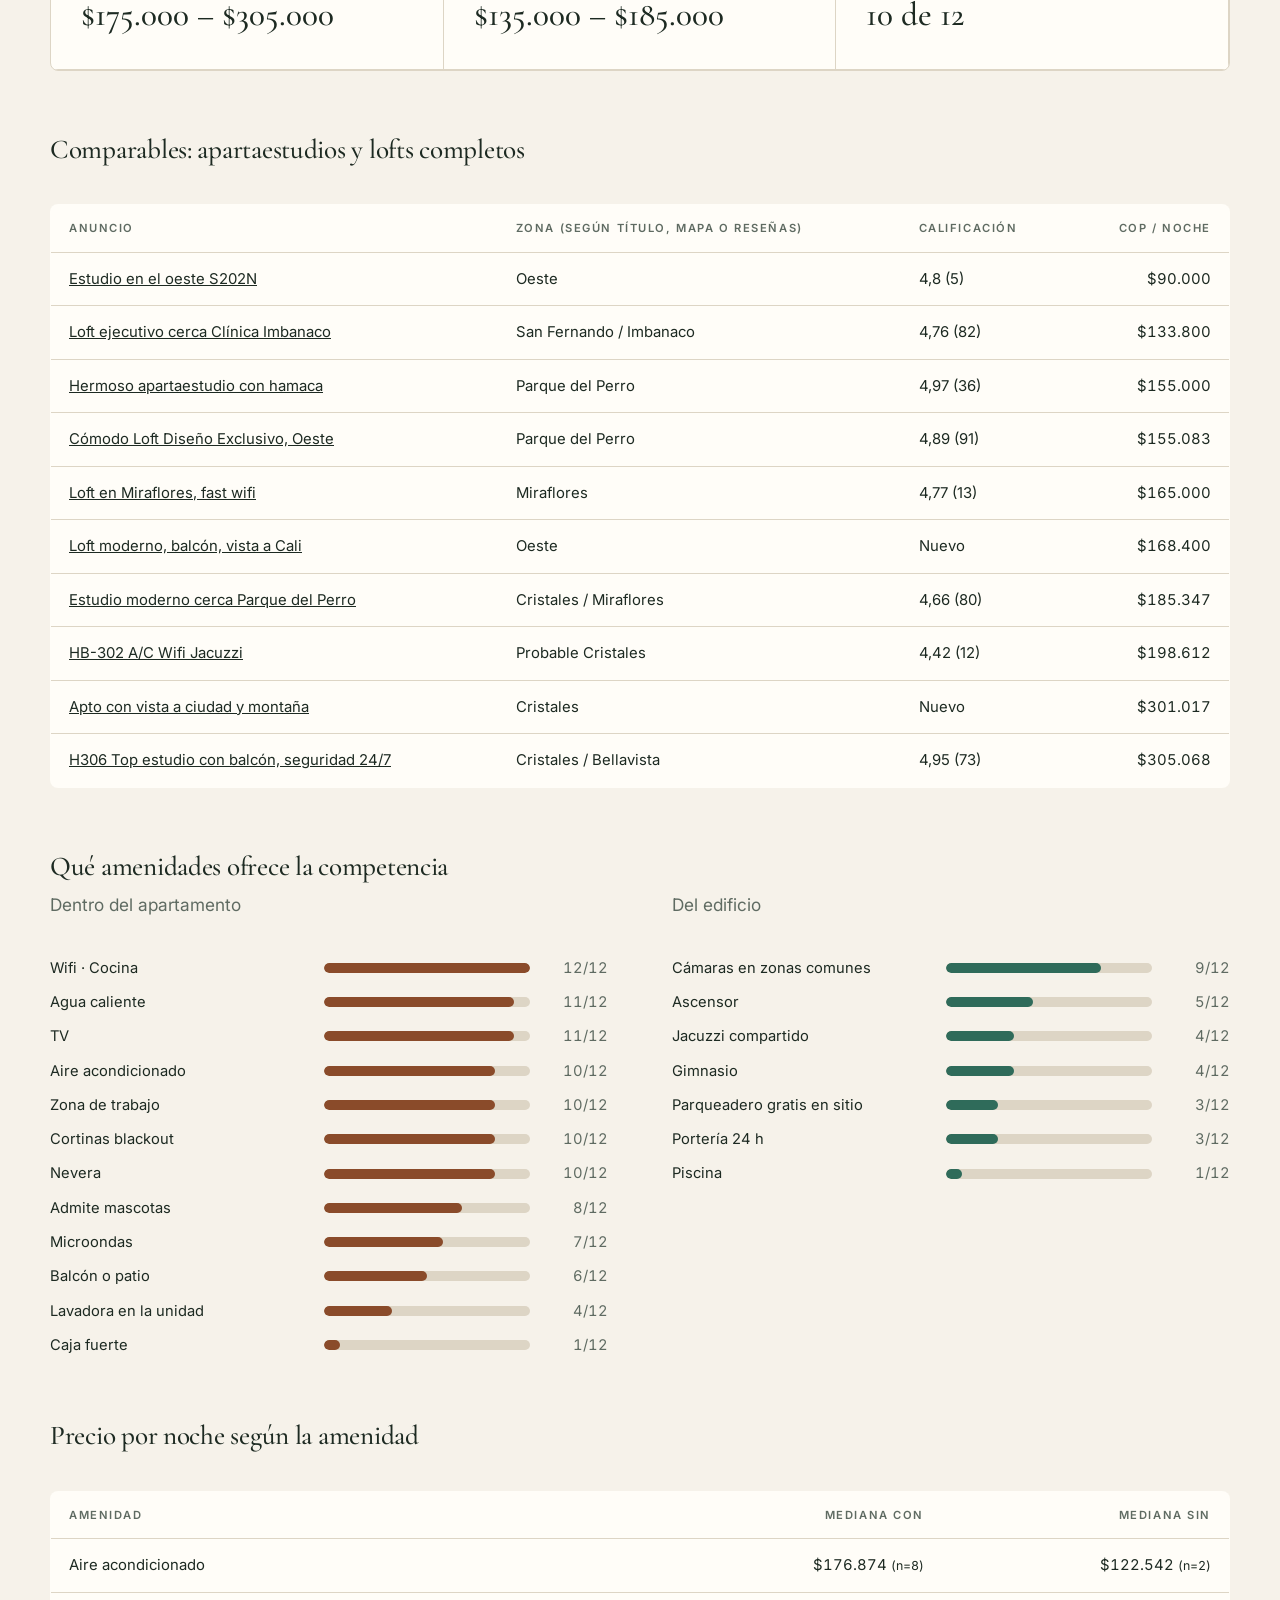
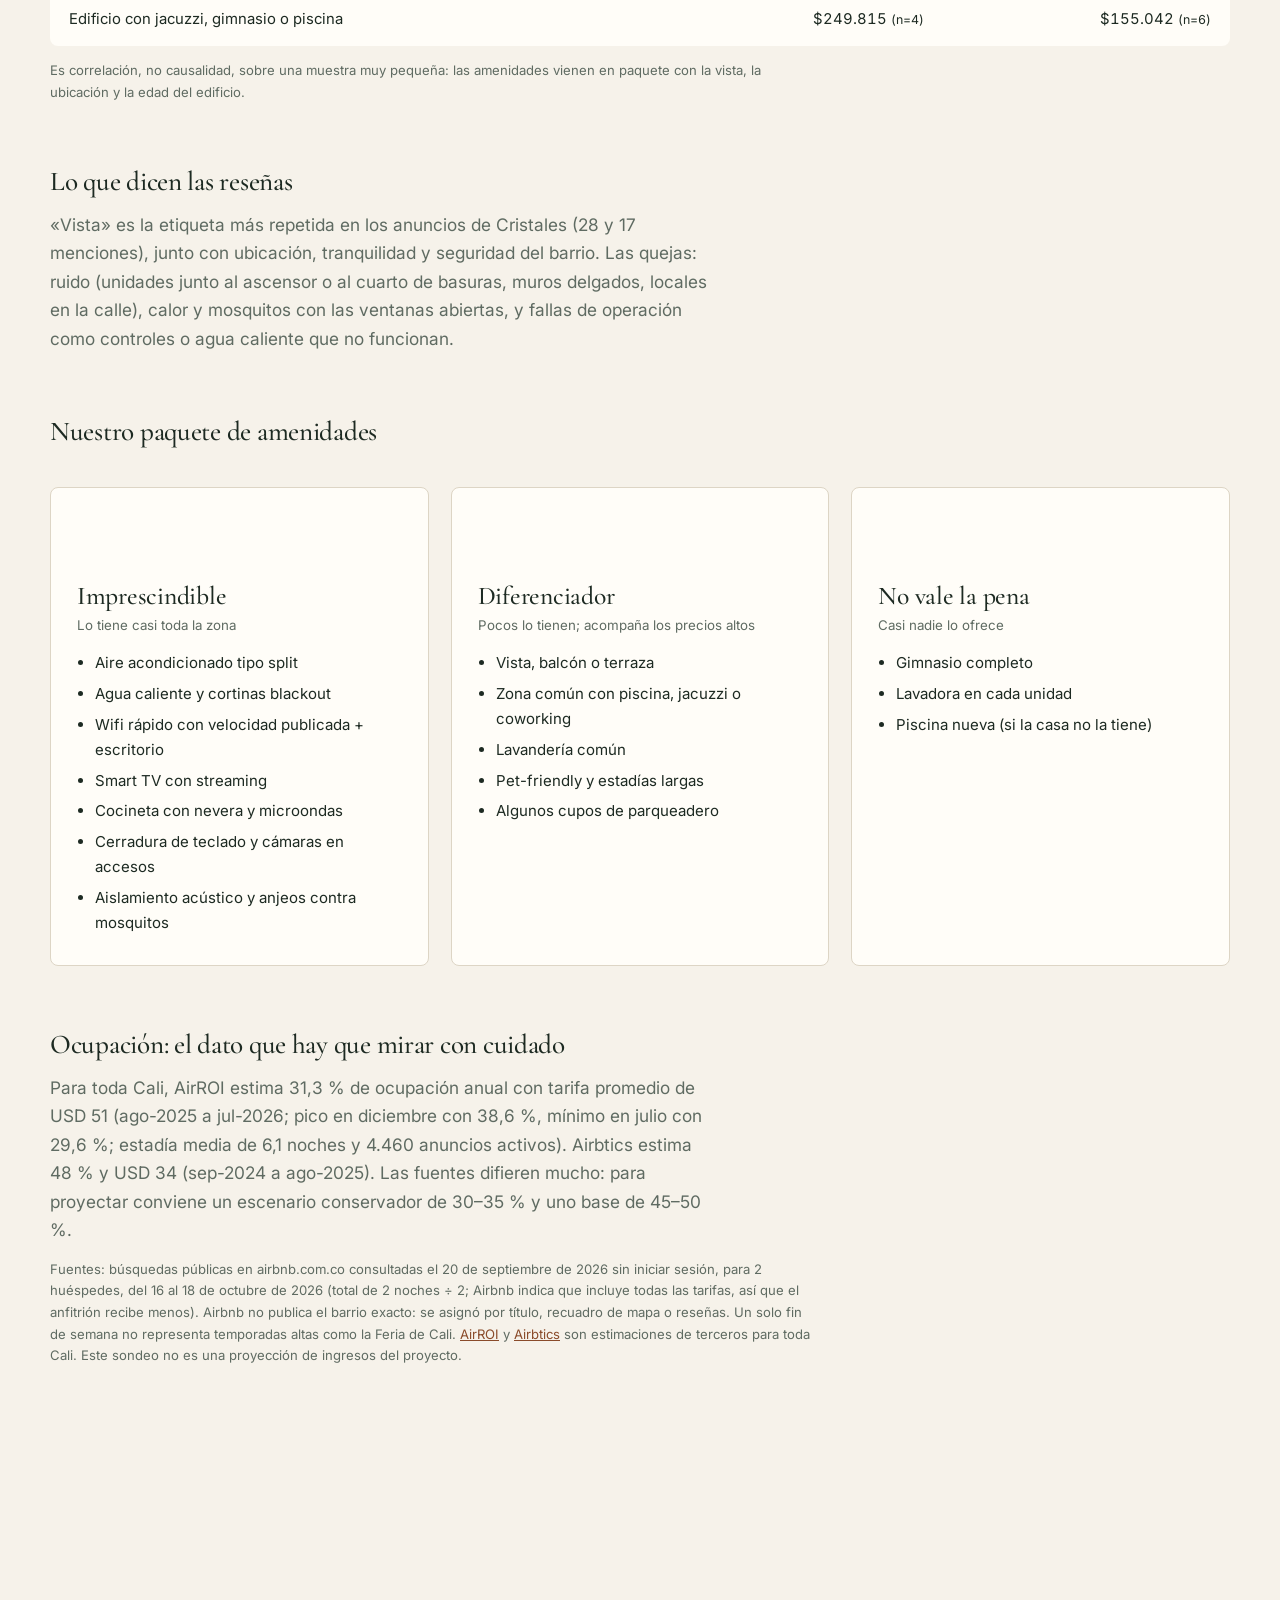
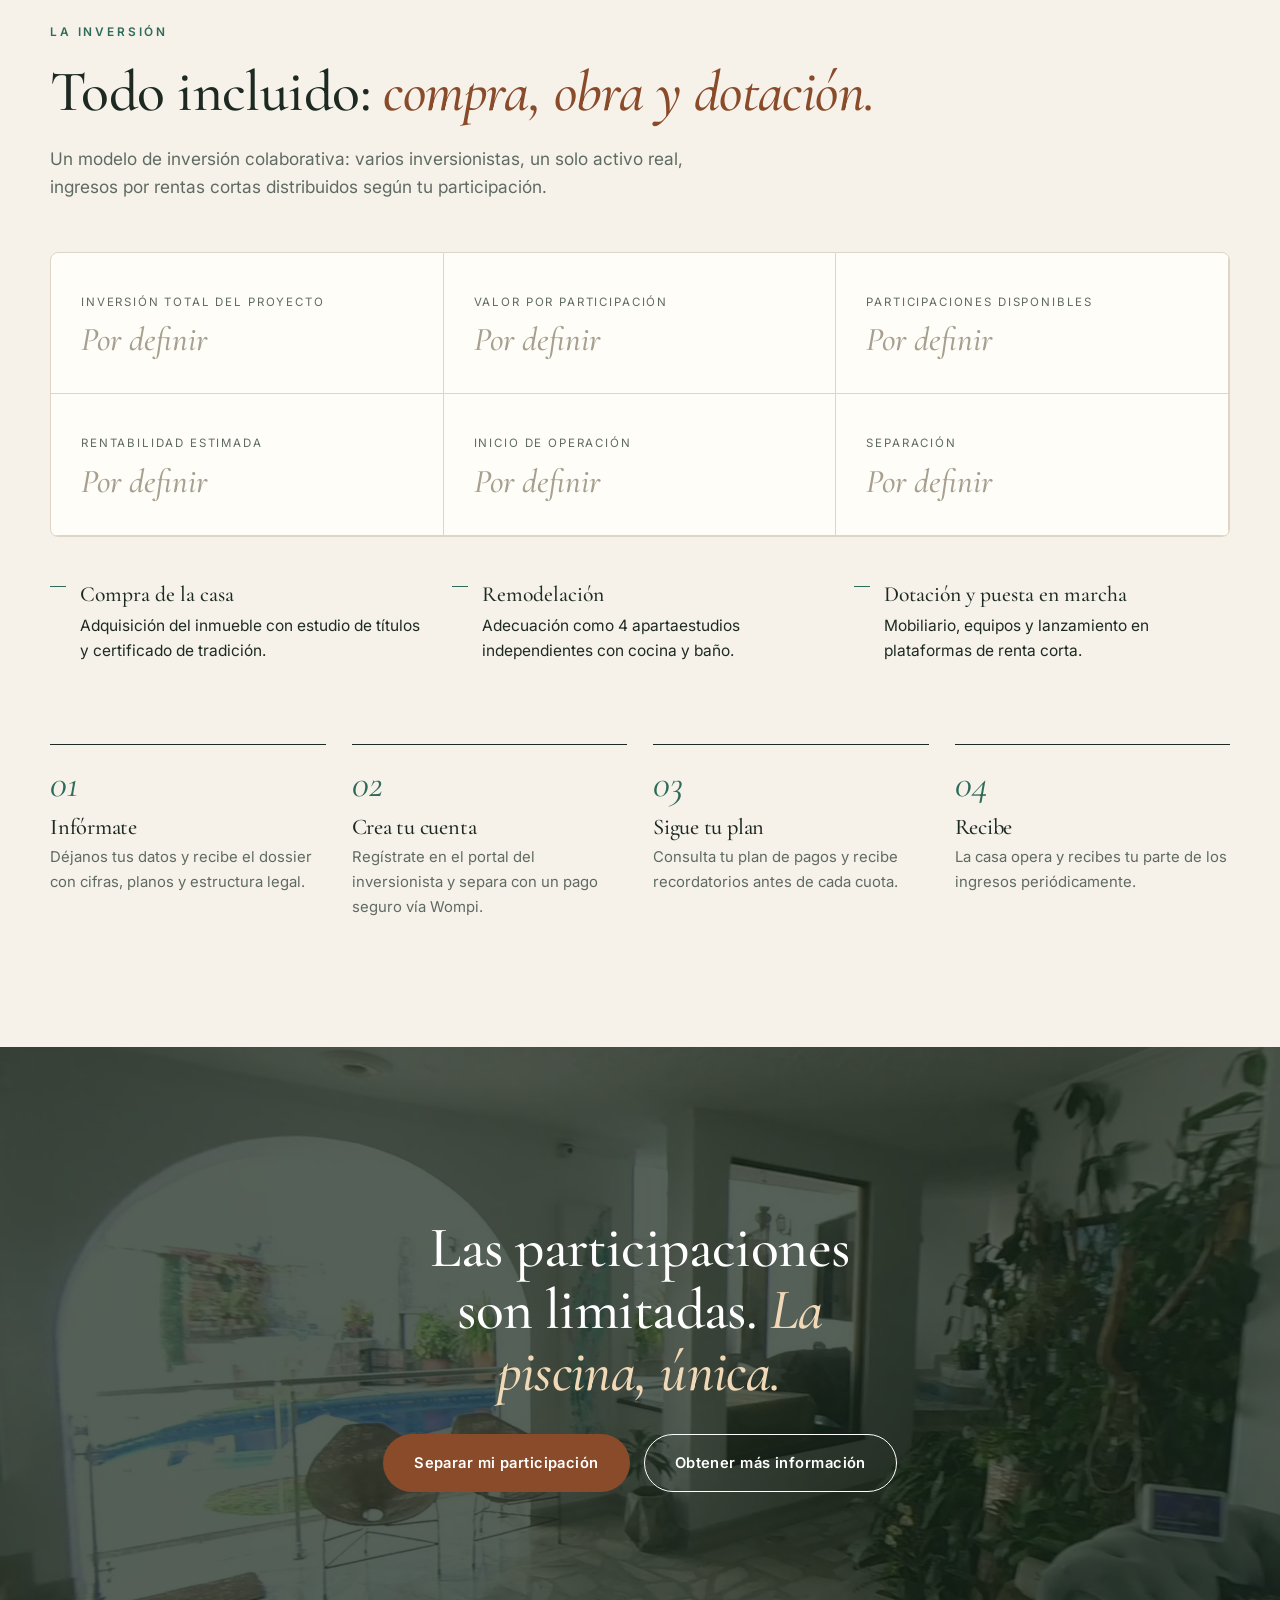
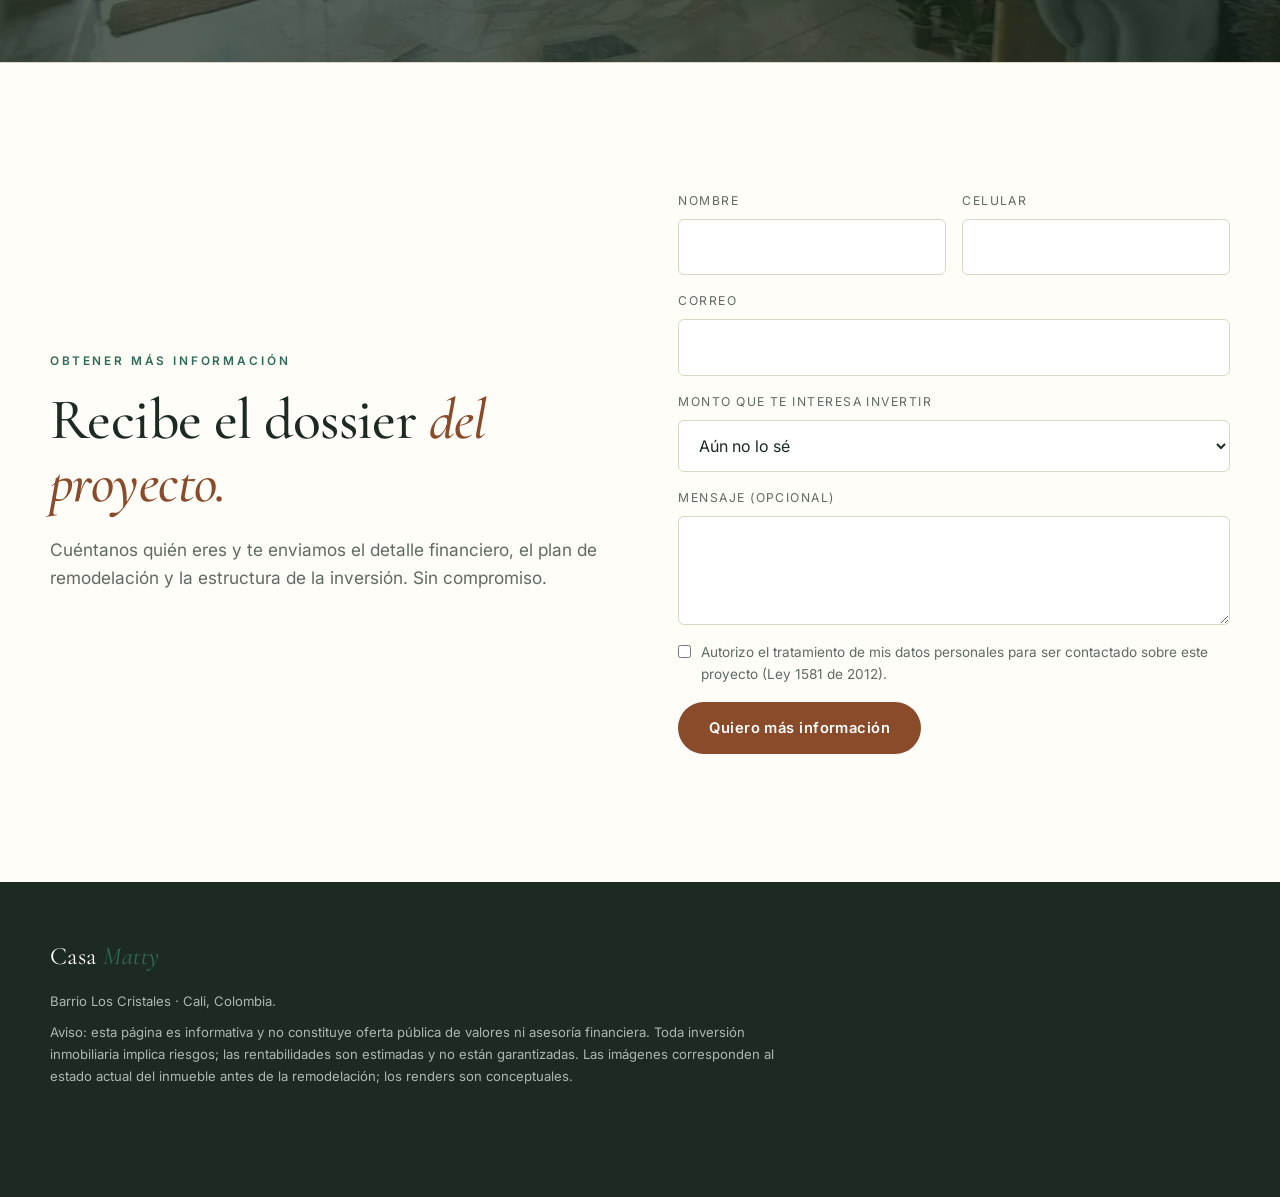
==== commit 24faa5d0: "Página enfocada en leads (formulario en portada, ventana y barra fija); plano técnico y modelo 3D de" ====
--- a/index.html
+++ b/index.html
@@ -21,10 +21,10 @@
 <div class="frame wide reveal"><img src="assets/render-acceso.jpg" alt="Render conceptual del apartaestudio tipo" loading="lazy"></div></div><div class="units"><div class="unit reveal"><svg viewBox="0 0 24 24"><path d="M3 18v-6a3 3 0 013-3h12a3 3 0 013 3v6M3 15h18M6 9V6h12v3"/></svg><h3>Habitación hotelera</h3><p>Cama, lencería y mobiliario con estándar de hotel boutique.</p></div><div class="unit reveal"><svg viewBox="0 0 24 24"><rect x="4" y="3" width="16" height="18" rx="1"/><path d="M4 10h16M8 6.5h0M12 6.5h0M9 14h6v4H9z"/></svg><h3>Cocina incluida</h3><p>Cocineta equipada en cada unidad para estadías cortas y medias.</p></div><div class="unit reveal"><svg viewBox="0 0 24 24"><path d="M4 12h16v3a4 4 0 01-4 4H8a4 4 0 01-4-4zM6 12V6a2 2 0 014 0"/></svg><h3>Baño privado</h3><p>Un baño completo y renovado por apartaestudio.</p></div><div class="unit reveal"><svg viewBox="0 0 24 24"><path d="M5 12a10 10 0 0114 0M8 15a6 6 0 018 0M12 18.5h0"/></svg><h3>Listo para operar</h3><p>Wi-Fi, aire acondicionado, acceso autónomo y dotación completa.</p></div></div></div></section>
 
 <section id="galeria" style="padding-top:0"><div class="wrap"><div class="reveal"><span class="eyebrow">La casa hoy</span><h2>El punto de partida <em>ya enamora.</em></h2>
-<p class="lead" style="margin-top:22px">Imágenes reales del estado actual, tomadas del levantamiento 360° del inmueble antes de la remodelación.</p></div><div class="gallery"><figure class="w8 reveal"><img src="assets/sala.jpg" alt="Sala con arco hacia la piscina" loading="lazy"><figcaption>Sala con arco hacia la piscina</figcaption></figure><figure class=" reveal"><img src="assets/piscina.jpg" alt="Piscina" loading="lazy"><figcaption>Piscina</figcaption></figure><figure class=" reveal"><img src="assets/patio.jpg" alt="Patio y fachada interior" loading="lazy"><figcaption>Patio y fachada interior</figcaption></figure><figure class=" reveal"><img src="assets/hab-vigas.jpg" alt="Habitación con vigas" loading="lazy"><figcaption>Habitación con vigas</figcaption></figure><figure class=" reveal"><img src="assets/escalera.jpg" alt="Escalera" loading="lazy"><figcaption>Escalera</figcaption></figure><figure class="w6 reveal"><img src="assets/hab-ventanal.jpg" alt="Habitación con ventanal" loading="lazy"><figcaption>Habitación con ventanal</figcaption></figure><figure class="w6 reveal"><img src="assets/fachada.jpg" alt="Fachada" loading="lazy"><figcaption>Fachada</figcaption></figure></div></div></section>
+<p class="lead" style="margin-top:22px">Imágenes reales del estado actual, tomadas del levantamiento 360° del inmueble antes de la remodelación.</p></div><div class="gallery"><figure class="w8 reveal"><img src="assets/sala.jpg" alt="Sala con arco hacia la piscina" loading="lazy"><figcaption>Sala con arco hacia la piscina</figcaption></figure><figure class=" reveal"><img src="assets/piscina.jpg" alt="Piscina" loading="lazy"><figcaption>Piscina</figcaption></figure><figure class=" reveal"><img src="assets/patio.jpg" alt="Patio y fachada interior" loading="lazy"><figcaption>Patio y fachada interior</figcaption></figure><figure class=" reveal"><img src="assets/hab-vigas.jpg" alt="Habitación con vigas" loading="lazy"><figcaption>Habitación con vigas</figcaption></figure><figure class=" reveal"><img src="assets/escalera.jpg" alt="Escalera" loading="lazy"><figcaption>Escalera</figcaption></figure><figure class="w6 reveal"><img src="assets/hab-ventanal.jpg" alt="Habitación con ventanal" loading="lazy"><figcaption>Habitación con ventanal</figcaption></figure><figure class="w6 reveal"><img src="assets/fachada.jpg" alt="Fachada" loading="lazy"><figcaption>Fachada</figcaption></figure></div></div><div class="wrap"><div class="cta-block reveal"><div><h3>¿Quieres ver los números de este proyecto?</h3><p>Te enviamos el dossier con el valor de la inversión, el plan de obra y la proyección de rentas.</p></div><button class="btn btn-primary" data-lead="CTA galería">Quiero el dossier</button></div></div></section>
 
 <section id="levantamiento" class="contact"><div class="wrap"><div class="reveal"><span class="eyebrow">Levantamiento con nube de puntos</span><h2>Medimos la casa <em>antes de prometer nada.</em></h2>
-<p class="lead" style="margin-top:22px">Procesamos siete nubes de puntos (más de 11 millones de puntos) generadas a partir de los videos 360° de la casa. Cada una cubre una zona: acceso, zona social, patio, escalera y habitaciones.</p></div><div class="cloud"><figure class="reveal"><img src="assets/nube-1.png" alt="Zona social y acceso · se lee el lindero diagonal del lote" loading="lazy"><figcaption>Zona social y acceso · se lee el lindero diagonal del lote</figcaption></figure><figure class="reveal"><img src="assets/nube-2.png" alt="Patio, piscina y escalera (se distinguen los peldaños)" loading="lazy"><figcaption>Patio, piscina y escalera (se distinguen los peldaños)</figcaption></figure><figure class="reveal"><img src="assets/nube-3.png" alt="Habitación principal: planta casi cuadrada de 2,4 × 2,2 veces la altura libre" loading="lazy"><figcaption>Habitación principal: planta casi cuadrada de 2,4 × 2,2 veces la altura libre</figcaption></figure><figure class="reveal"><img src="assets/nube-4.png" alt="Habitaciones y baño del nivel superior" loading="lazy"><figcaption>Habitaciones y baño del nivel superior</figcaption></figure></div><p class="src" style="font-size:.82rem;color:var(--muted);margin-top:14px;max-width:95ch">Plantas obtenidas por fotogrametría a partir del video 360°: se detecta el eje vertical, el piso y el cielo, y se corta la nube a media altura para dibujar los muros. La fotogrametría no trae escala absoluta; las proporciones son reales y las medidas finales se amarran en el modelo BIM con una medida de control tomada en sitio.</p></div></section>
+<p class="lead" style="margin-top:22px">Procesamos siete nubes de puntos (más de 11 millones de puntos) generadas a partir de los videos 360° de la casa. Cada una cubre una zona: acceso, zona social, patio, escalera y habitaciones. Esa nube se regulariza como plano técnico ortogonal —muros, recintos, áreas y cotas— y sobre ese plano se construye el <a href="proyecto.html#casa3d">modelo 3D de la casa</a>.</p></div><div class="plano"><figure class="reveal"><img src="assets/plano-patio.svg" alt="Casa Matty · Patio y escalera" loading="lazy"><figcaption>Casa Matty · Patio y escalera</figcaption></figure><figure class="reveal"><img src="assets/plano-principal.svg" alt="Casa Matty · Habitación principal" loading="lazy"><figcaption>Casa Matty · Habitación principal</figcaption></figure><figure class="reveal"><img src="assets/plano-habitaciones.svg" alt="Casa Matty · Habitaciones" loading="lazy"><figcaption>Casa Matty · Habitaciones</figcaption></figure><figure class="reveal"><img src="assets/plano-social.svg" alt="Casa Matty · Zona social y acceso" loading="lazy"><figcaption>Casa Matty · Zona social y acceso</figcaption></figure></div><h3 style="font-size:1.5rem;margin-top:50px">Nube de puntos original</h3><div class="cloud" style="margin-top:16px"><figure class="reveal"><img src="assets/nube-1.png" alt="Zona social y acceso · se lee el lindero diagonal del lote" loading="lazy"><figcaption>Zona social y acceso · se lee el lindero diagonal del lote</figcaption></figure><figure class="reveal"><img src="assets/nube-2.png" alt="Patio, piscina y escalera (se distinguen los peldaños)" loading="lazy"><figcaption>Patio, piscina y escalera (se distinguen los peldaños)</figcaption></figure><figure class="reveal"><img src="assets/nube-3.png" alt="Habitación principal: planta casi cuadrada de 2,4 × 2,2 veces la altura libre" loading="lazy"><figcaption>Habitación principal: planta casi cuadrada de 2,4 × 2,2 veces la altura libre</figcaption></figure><figure class="reveal"><img src="assets/nube-4.png" alt="Habitaciones y baño del nivel superior" loading="lazy"><figcaption>Habitaciones y baño del nivel superior</figcaption></figure></div><p class="src" style="font-size:.82rem;color:var(--muted);margin-top:14px;max-width:95ch">Plantas obtenidas por fotogrametría a partir del video 360°: se detecta el eje vertical, el piso y el cielo, y se corta la nube a media altura para dibujar los muros. La fotogrametría no trae escala absoluta; las proporciones son reales y las medidas finales se amarran en el modelo BIM con una medida de control tomada en sitio.</p></div></section>
 
 <section class="market" id="mercado"><div class="wrap"><div class="reveal"><span class="eyebrow">Estudio de mercado · Airbnb</span><h2>¿A cuánto se alquila <em>una noche en el oeste de Cali?</em></h2>
 <p class="lead" style="margin-top:22px">Sondeo propio de anuncios activos en Airbnb en Los Cristales, Bellavista, Miraflores, San Fernando y el Parque del Perro: 10 anuncios con precio verificado para las fechas y 12 fichas de servicios leídas completas.</p></div>
--- a/styles.css
+++ b/styles.css
@@ -200,3 +200,25 @@
 td.y{color:var(--terra);font-weight:600;text-align:center}td.n{color:#b9b1a3;text-align:center}th.c{text-align:center}
 
 .cloud{display:grid;grid-template-columns:repeat(auto-fit,minmax(240px,1fr));gap:14px;margin-top:40px}.cloud figure{background:#fff;border:1px solid var(--line);border-radius:8px;padding:10px}.cloud img{width:100%;aspect-ratio:1;object-fit:contain}.cloud figcaption{font-size:.8rem;color:var(--muted);padding:6px 4px 0}
+
+/* ===== Captación de leads ===== */
+.hero-grid{display:grid;grid-template-columns:minmax(0,1.25fr) minmax(300px,400px);gap:clamp(24px,5vw,70px);align-items:end}
+.hero-grid .hero-facts{margin-top:36px}
+@media(max-width:960px){.hero-grid{grid-template-columns:1fr}.hero{padding-top:110px}}
+form.lead{background:var(--paper);color:var(--ink);border-radius:14px;padding:28px 26px;display:grid;gap:12px;box-shadow:0 24px 60px rgba(0,0,0,.28)}
+form.lead h3{font-size:1.75rem;line-height:1.1}form.lead p{font-size:.93rem;color:var(--muted);margin:0 0 4px;max-width:none;opacity:1}
+form.lead input:not([type=checkbox]){padding:14px 16px;border:1px solid var(--line);border-radius:8px;font-size:1rem;background:#fff;width:100%}
+form.lead .ck{display:flex;gap:9px;font-size:.76rem;color:var(--muted);text-transform:none;letter-spacing:0;line-height:1.4;align-items:flex-start}form.lead .ck input{width:auto;margin-top:3px}
+form.lead .btn{justify-content:center;width:100%;font-size:1rem;padding:17px}form.lead small{text-align:center;color:var(--muted);font-size:.76rem}
+form.lead .msg{margin:0}
+.modal{position:fixed;inset:0;background:rgba(15,20,16,.72);z-index:120;display:none;place-items:center;padding:18px;backdrop-filter:blur(3px)}.modal.on{display:grid}
+.modal-box{position:relative;width:min(440px,100%)}.modal-x{position:absolute;right:12px;top:10px;border:0;background:none;font-size:1.1rem;cursor:pointer;color:var(--muted);z-index:2}
+.sticky-cta{position:fixed;left:0;right:0;bottom:0;z-index:60;background:rgba(255,253,248,.97);border-top:1px solid var(--line);padding:10px 20px;display:flex;gap:14px;align-items:center;justify-content:center;transform:translateY(110%);transition:.3s;backdrop-filter:blur(8px)}
+.sticky-cta.on{transform:none}.sticky-cta span{font-size:.9rem;color:var(--muted)}.sticky-cta .btn{padding:12px 24px}
+@media(max-width:640px){.sticky-cta span{display:none}.sticky-cta .btn{width:100%;justify-content:center}}
+body{padding-bottom:0}footer{padding-bottom:110px}
+.cta-block{background:var(--green-dark);color:#f3efe4;border-radius:14px;padding:clamp(28px,5vw,54px);display:flex;gap:24px;align-items:center;justify-content:space-between;flex-wrap:wrap;margin-top:60px}
+.cta-block h3{font-size:clamp(1.6rem,3vw,2.3rem);max-width:22ch}.cta-block p{color:#d8cdc3;margin-top:8px;max-width:50ch}
+/* Plano técnico + modelo 3D */
+.plano{display:grid;grid-template-columns:repeat(auto-fit,minmax(320px,1fr));gap:14px;margin-top:40px}.plano figure{background:#fff;border:1px solid var(--line);border-radius:8px;padding:8px;cursor:zoom-in}.plano img{width:100%}
+.plano figcaption{font-size:.8rem;color:var(--muted);padding:6px 4px 2px}
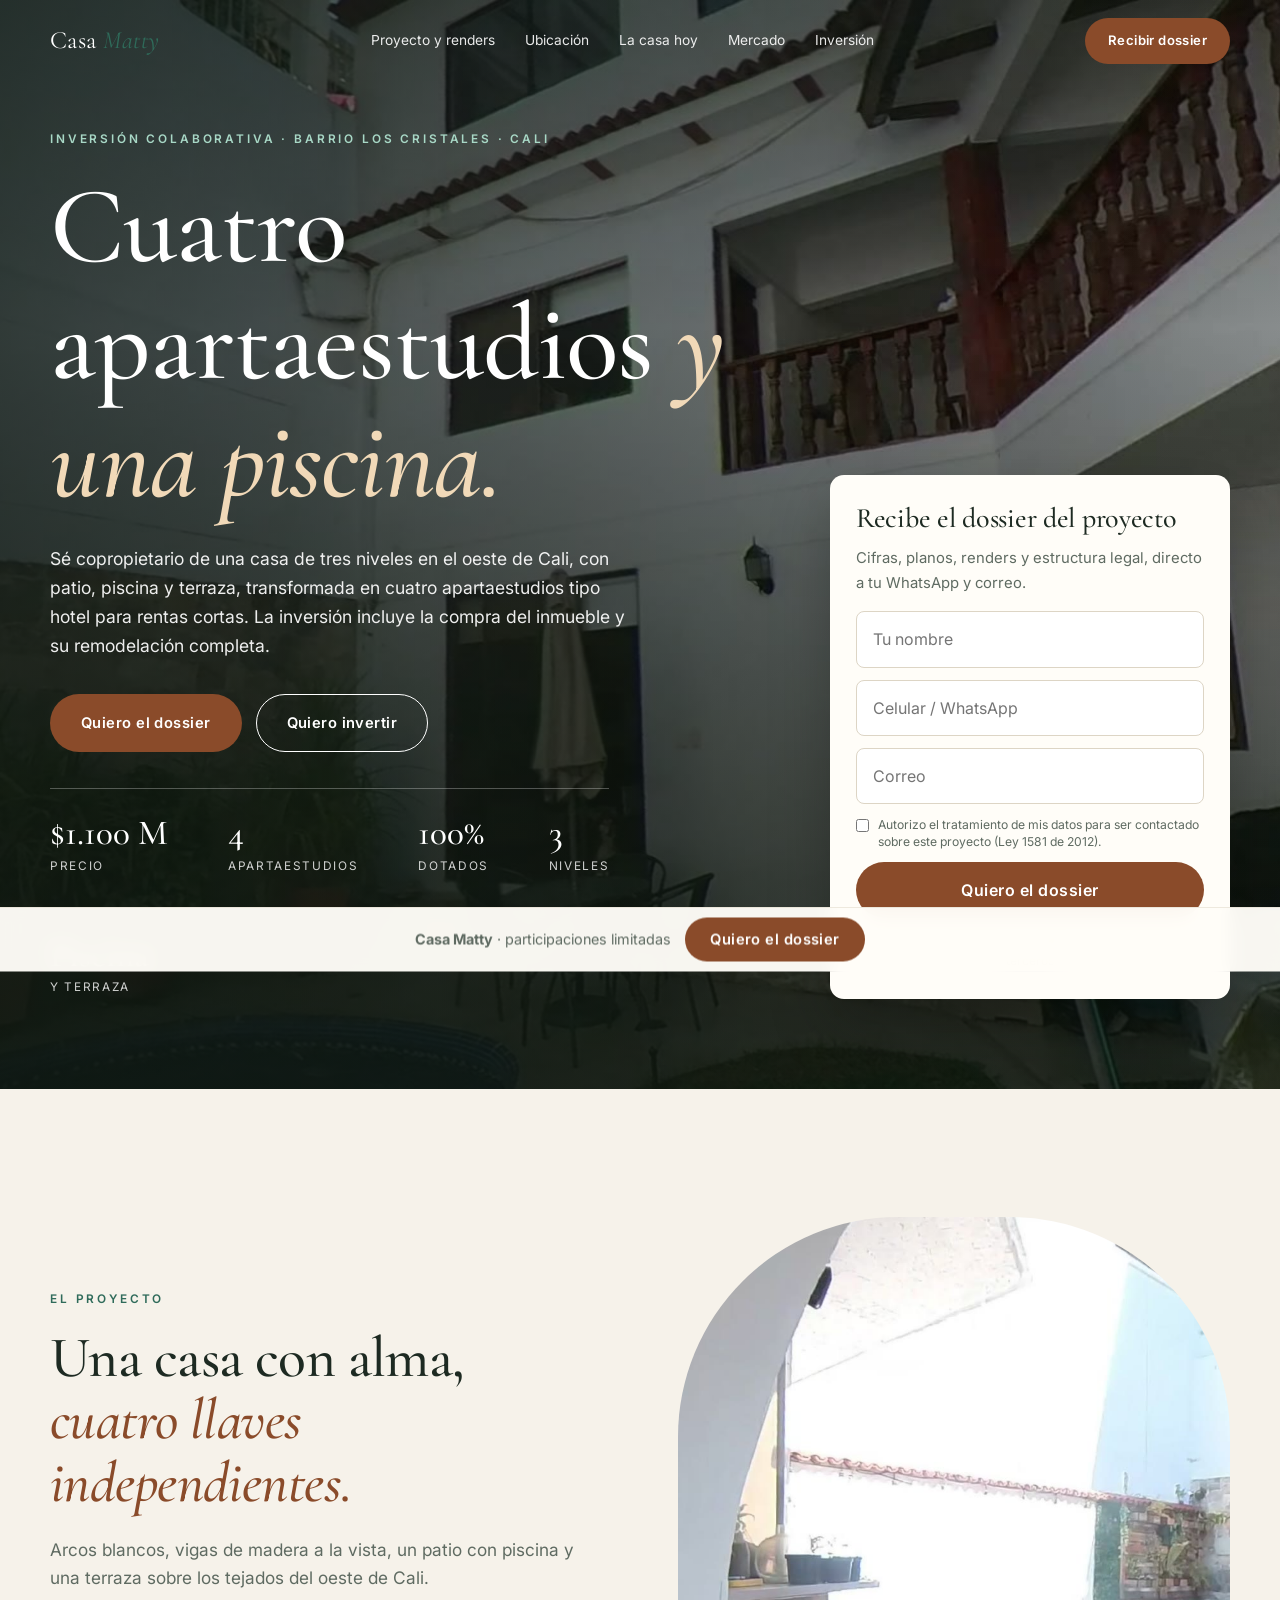
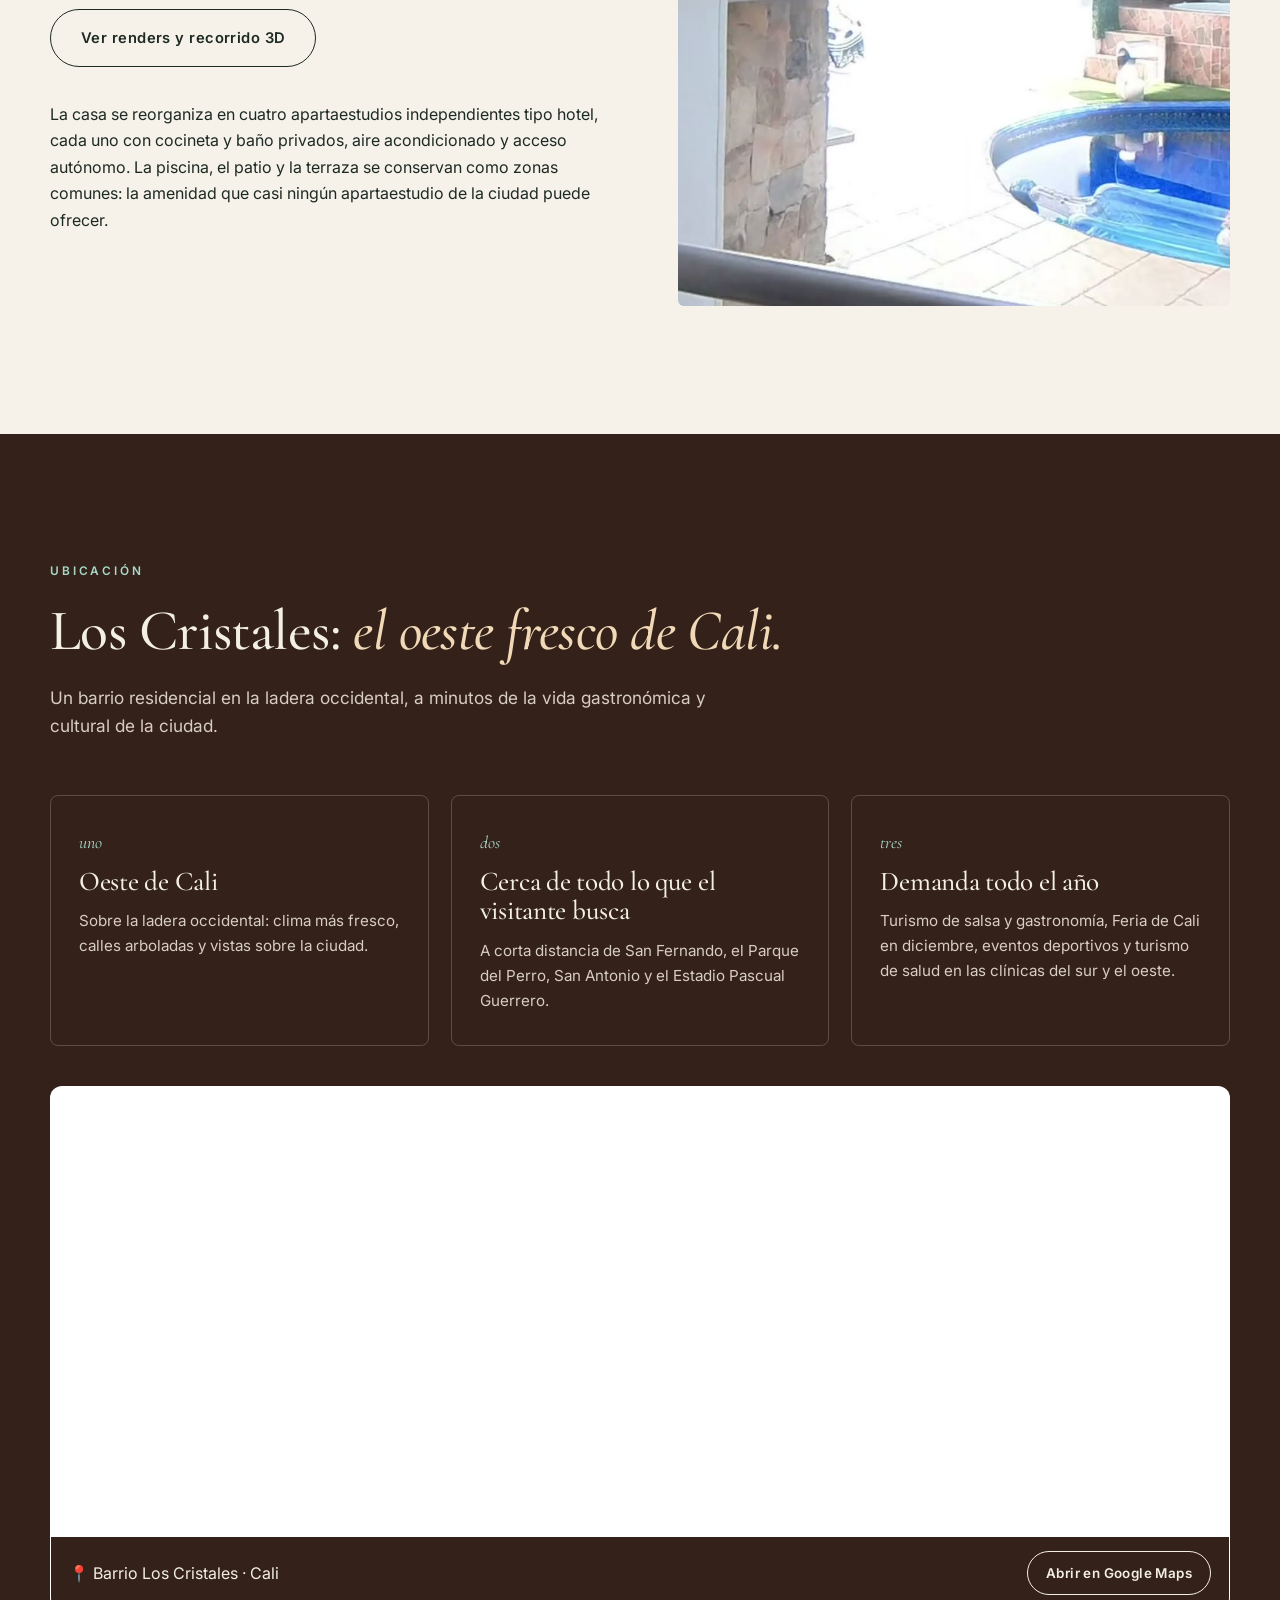
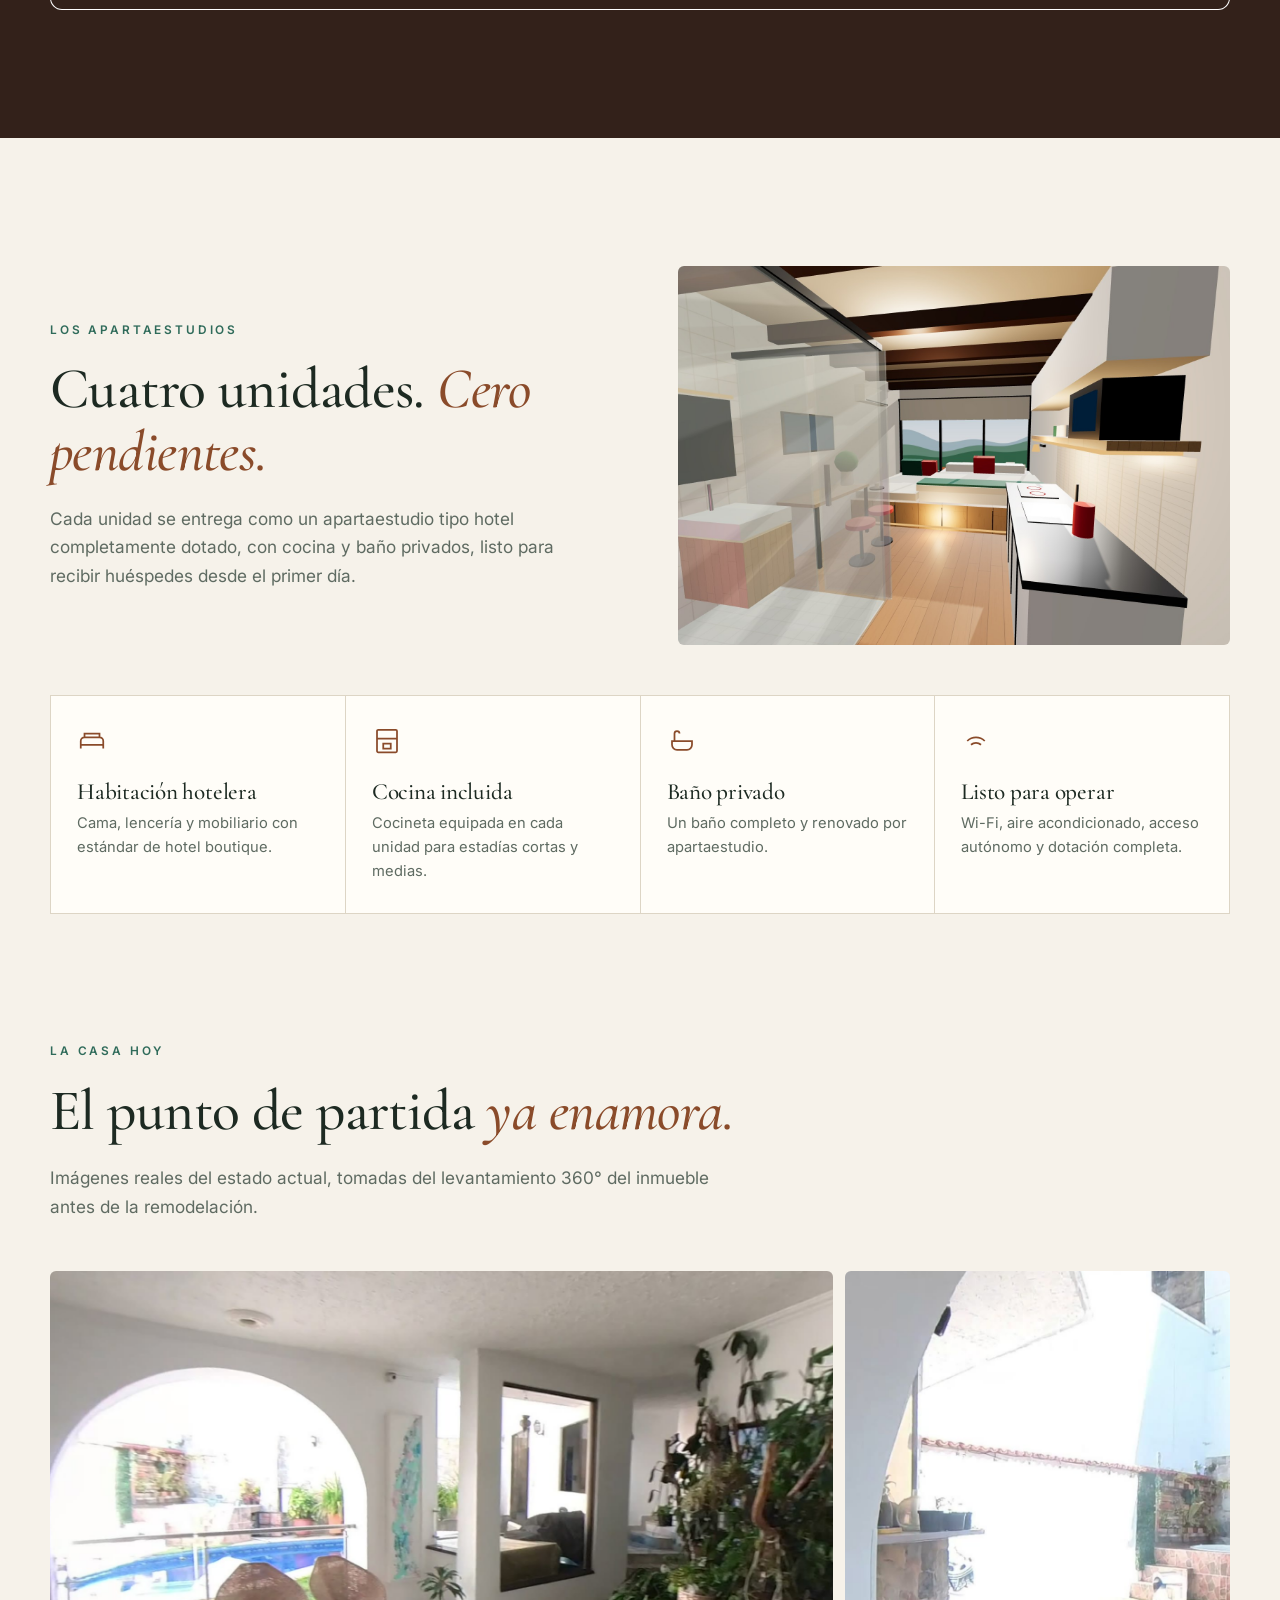
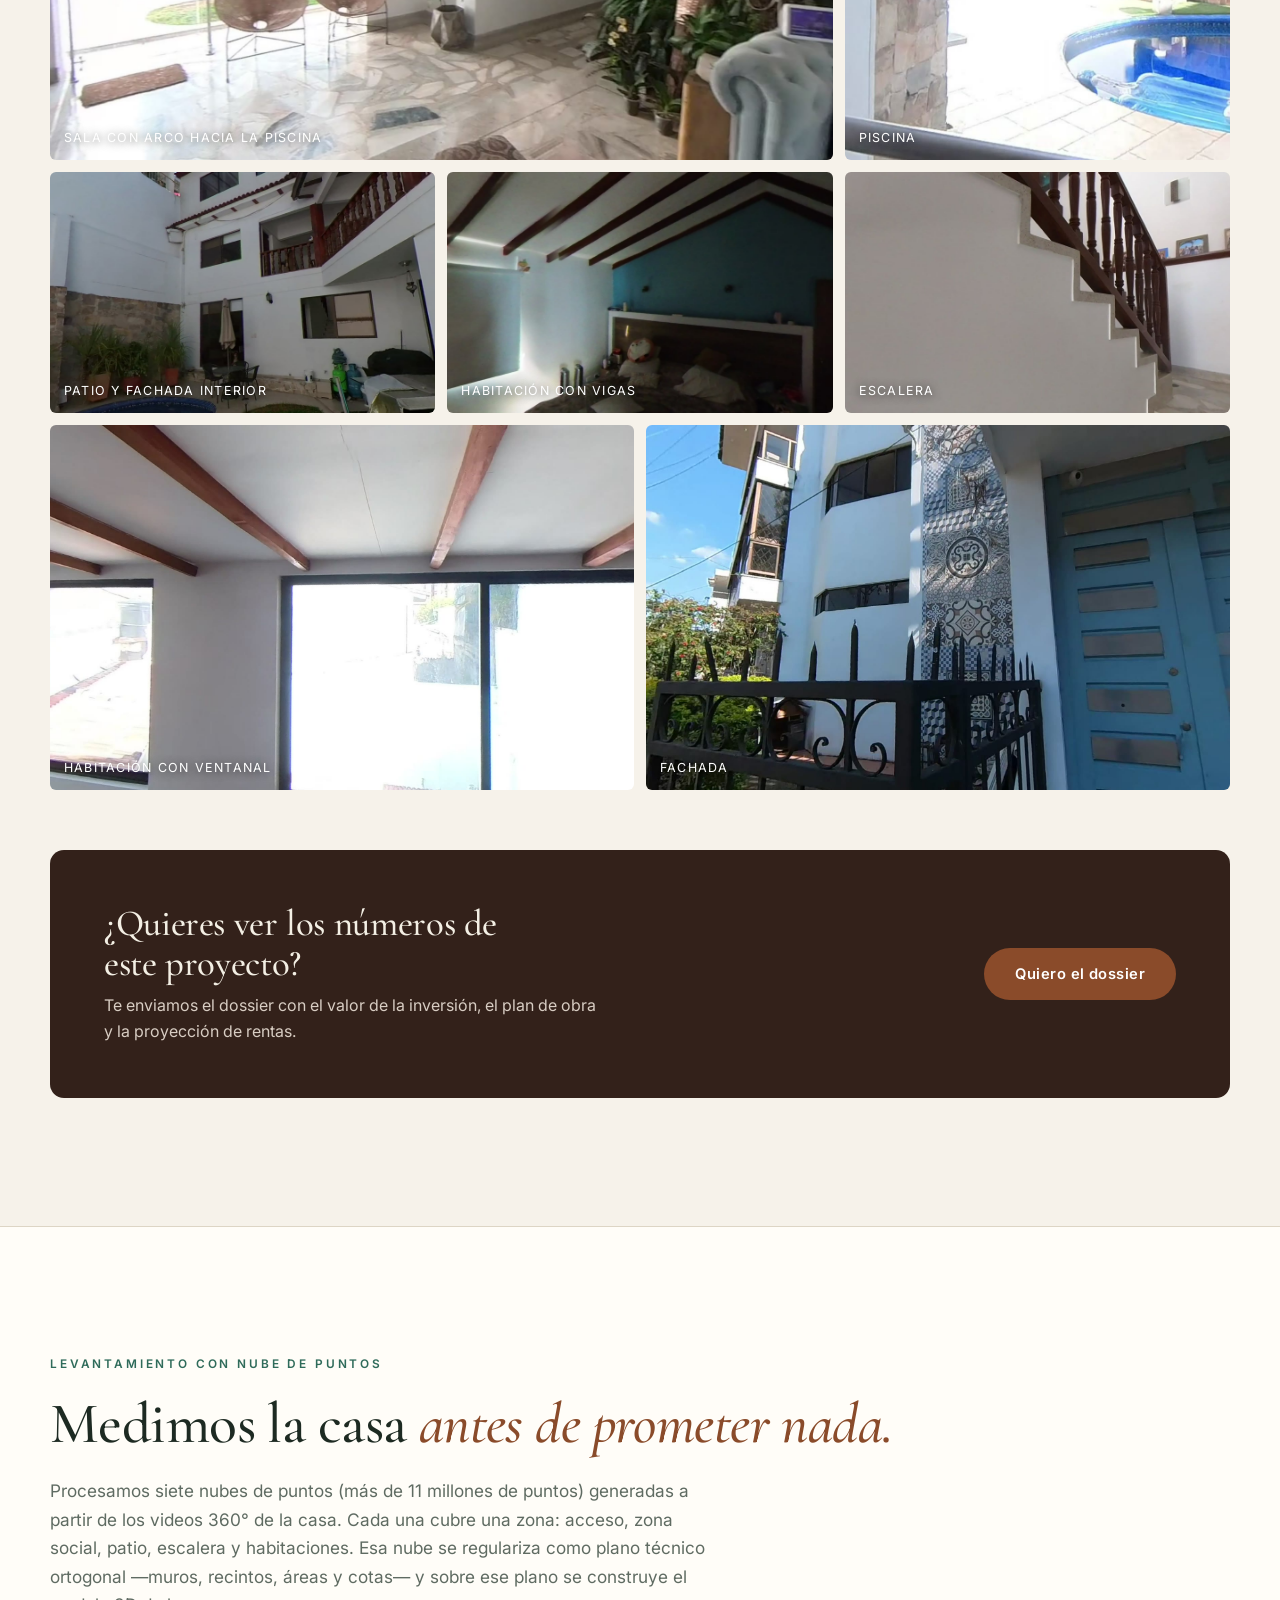
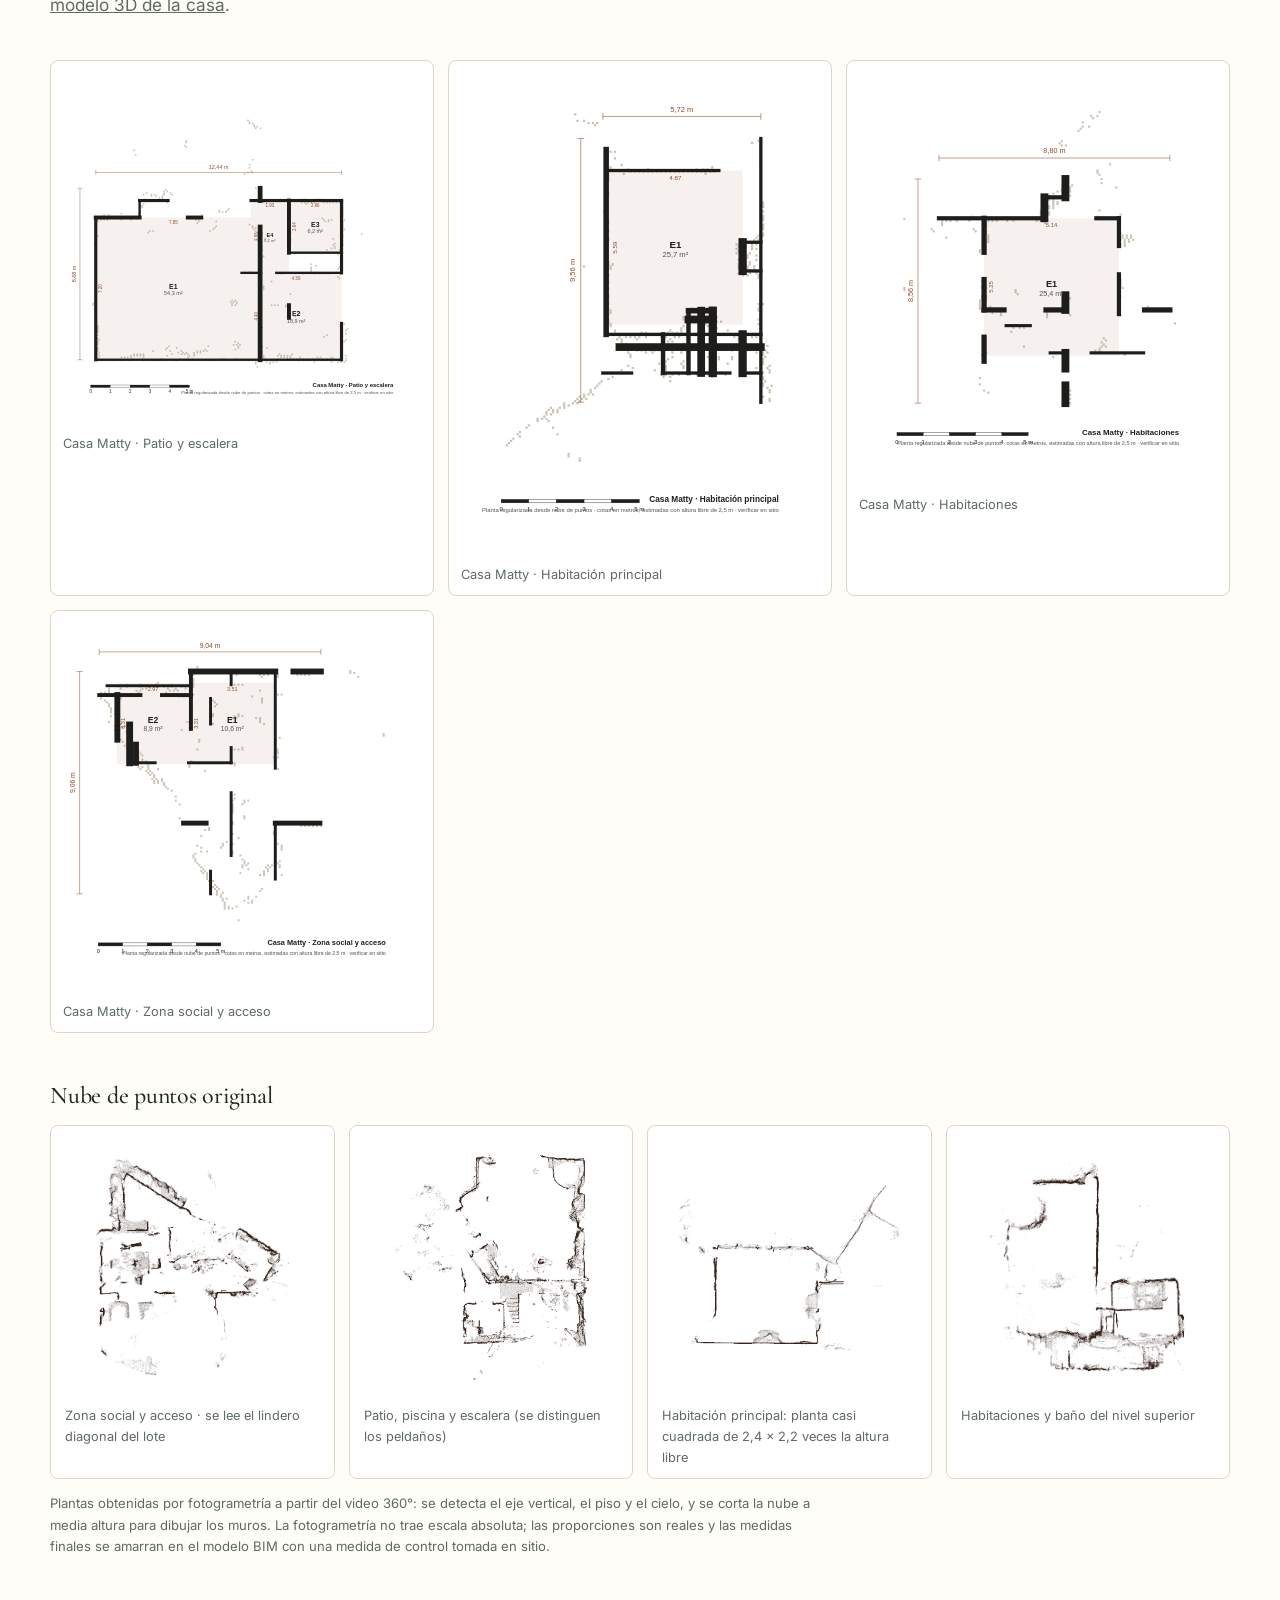
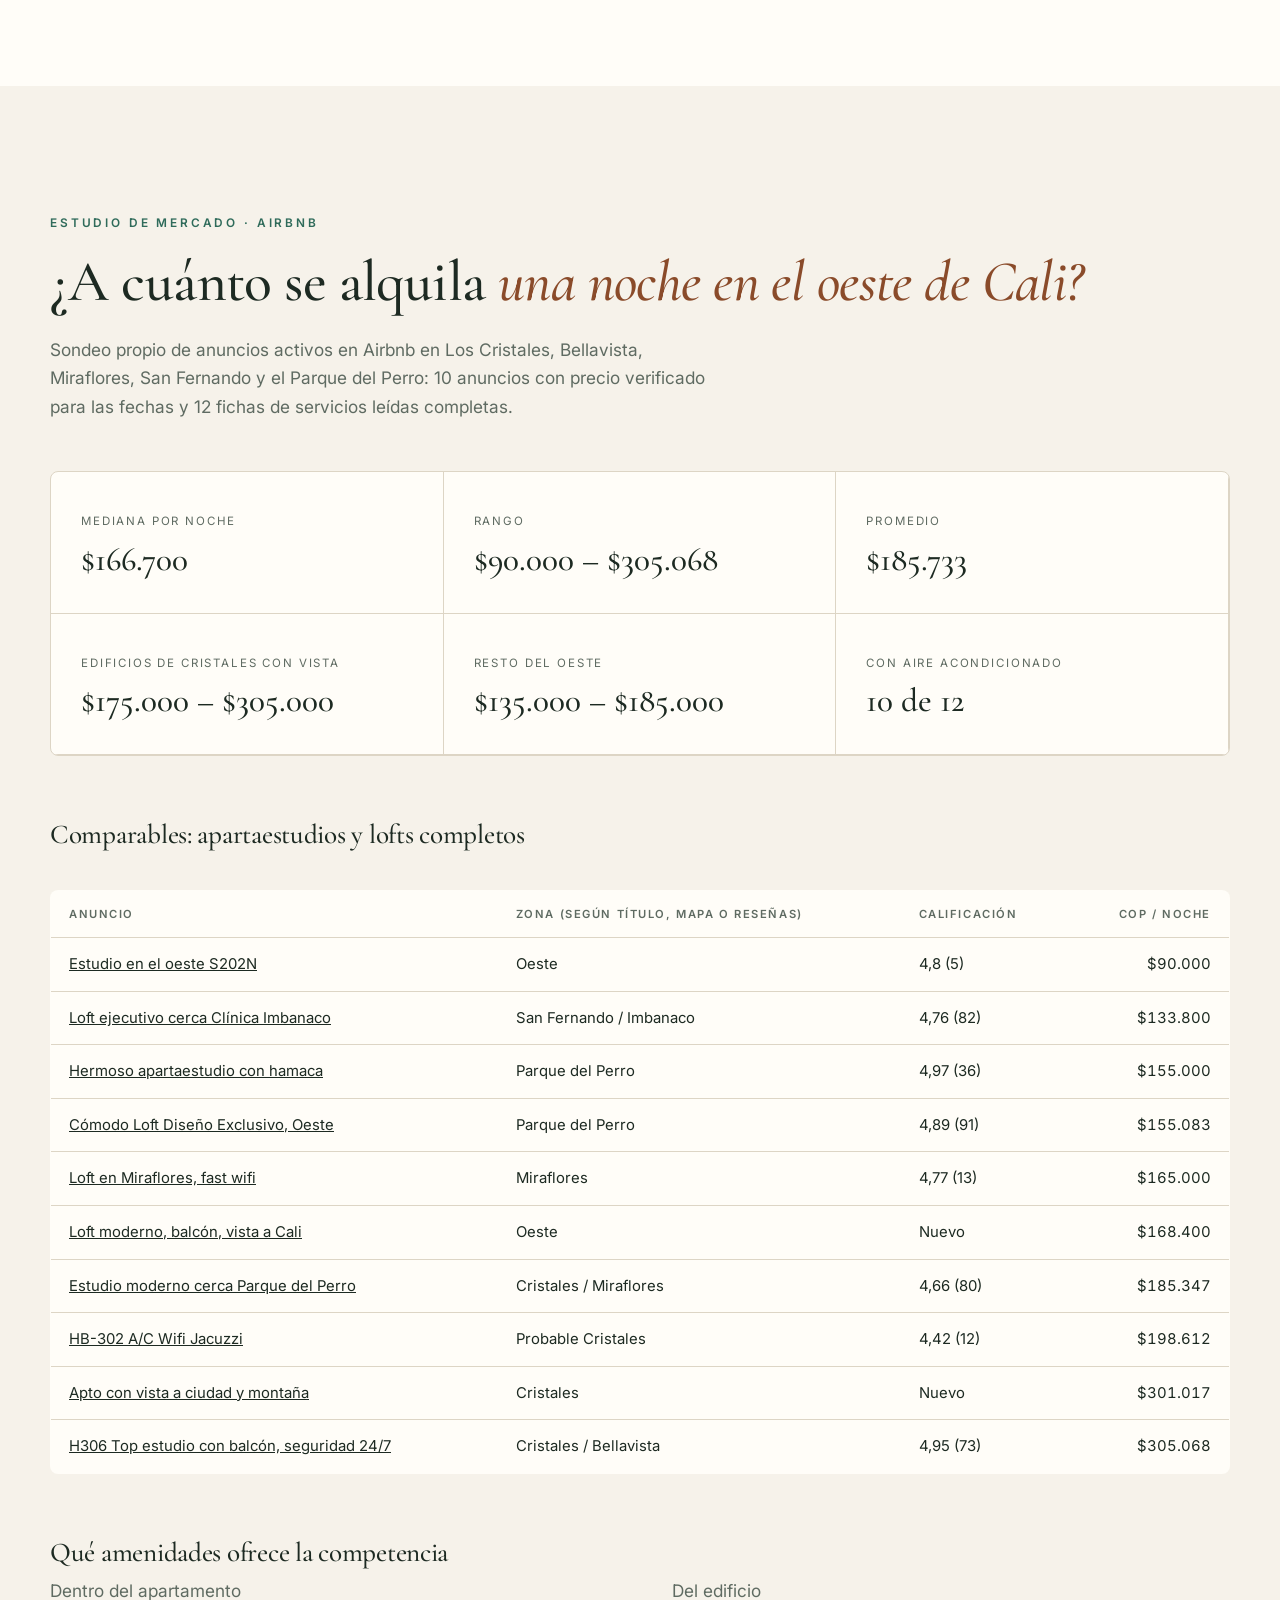
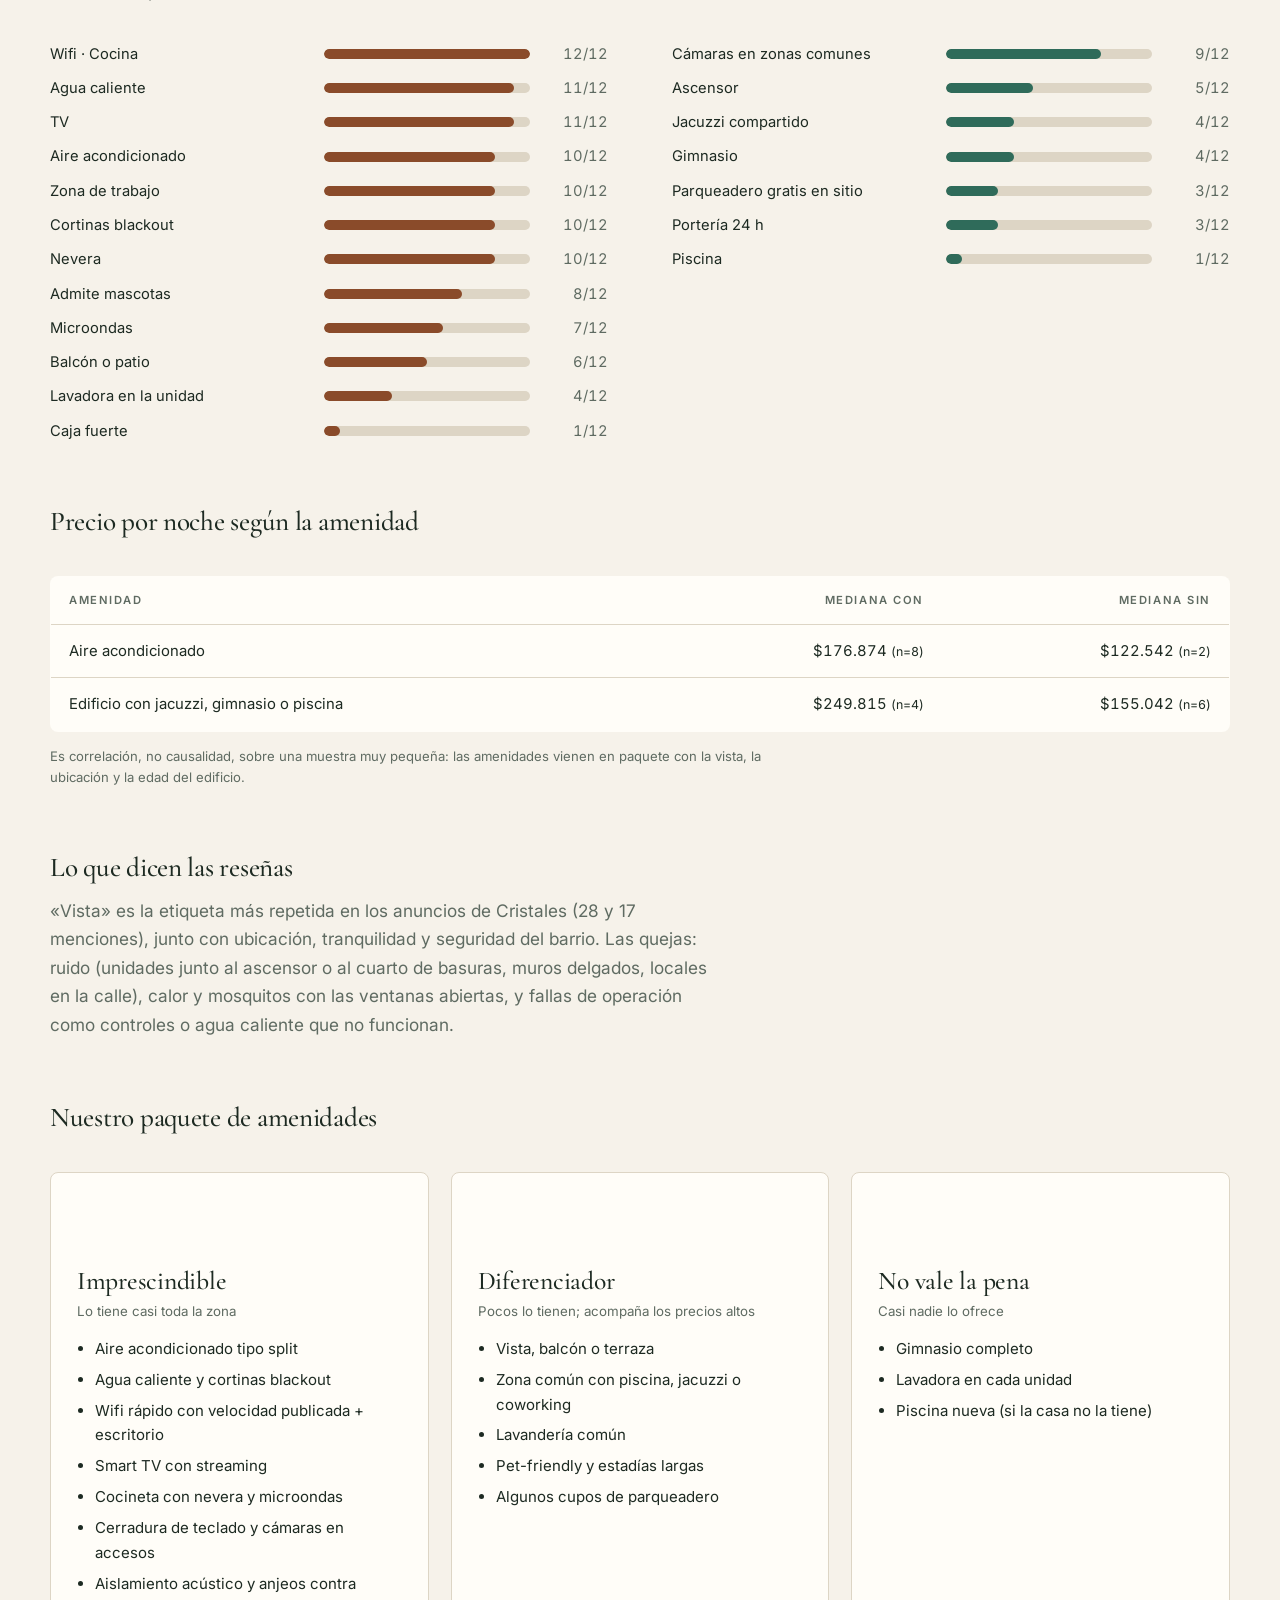
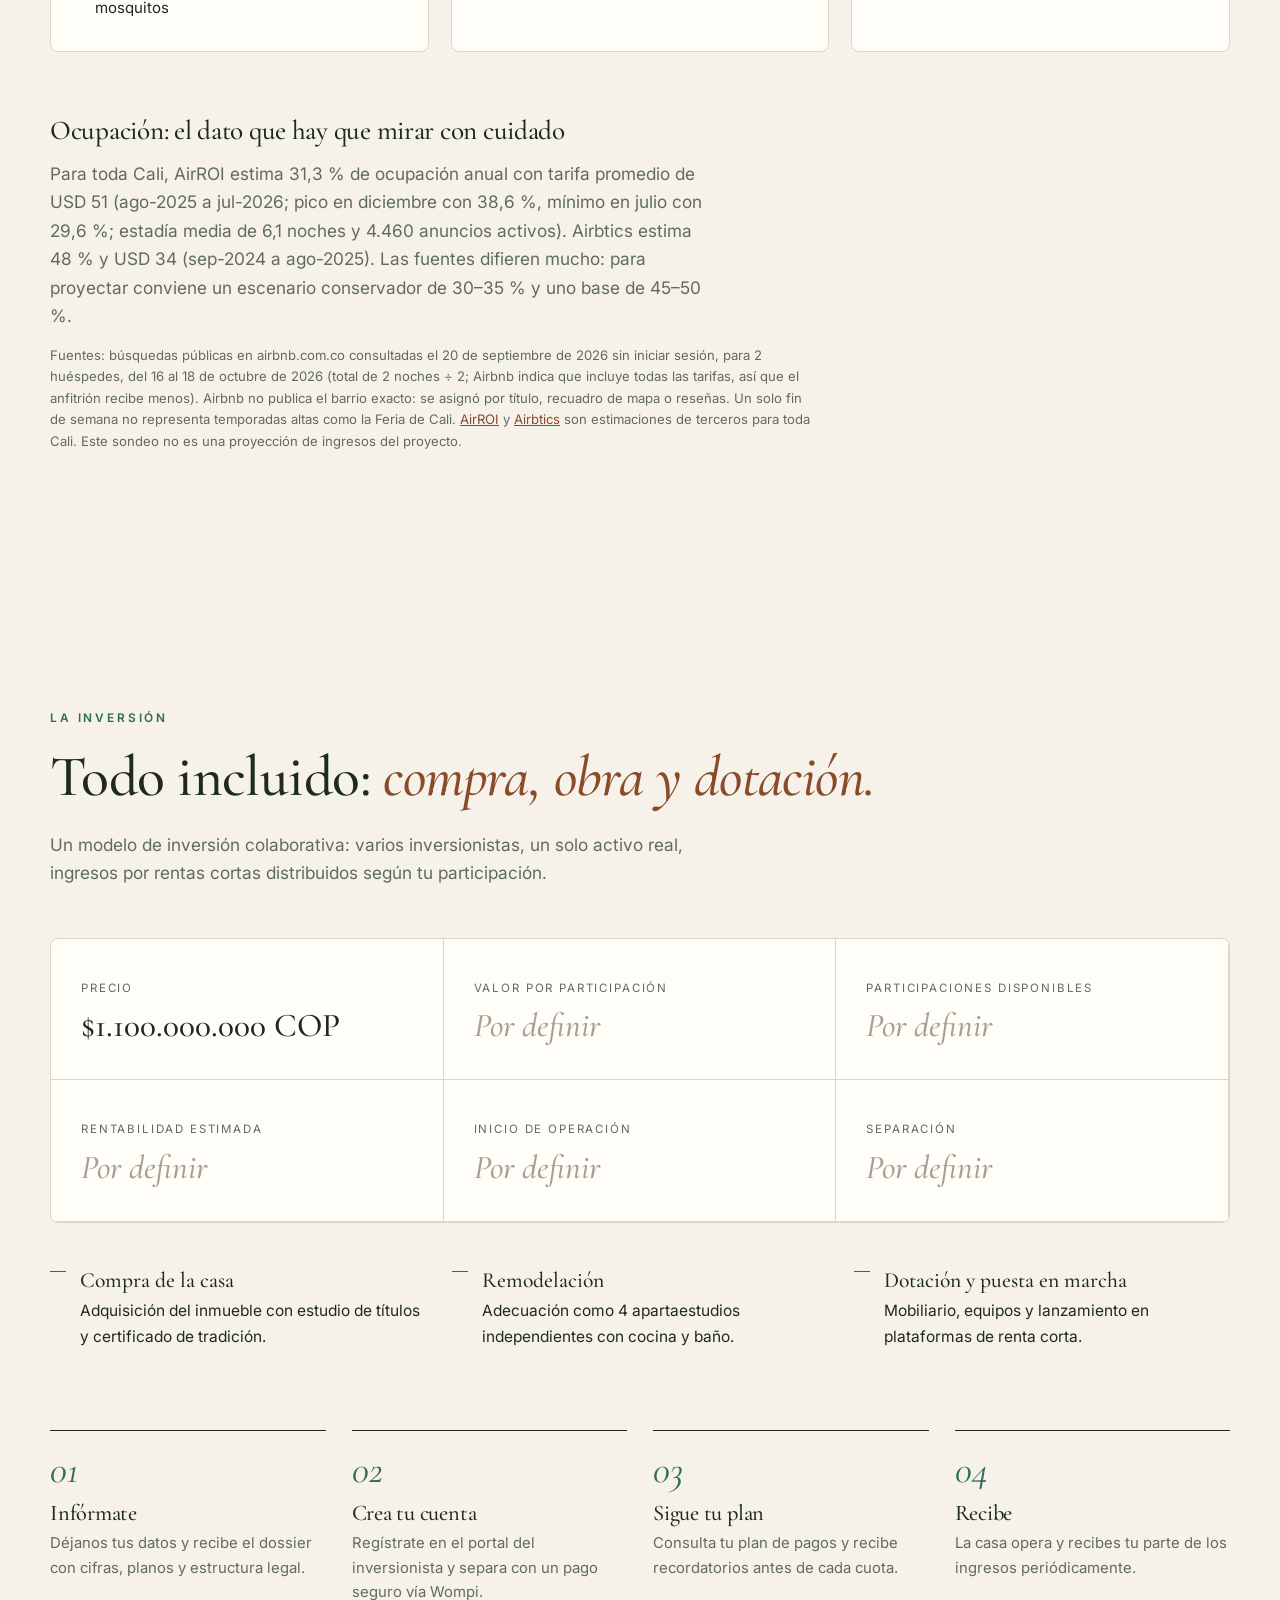
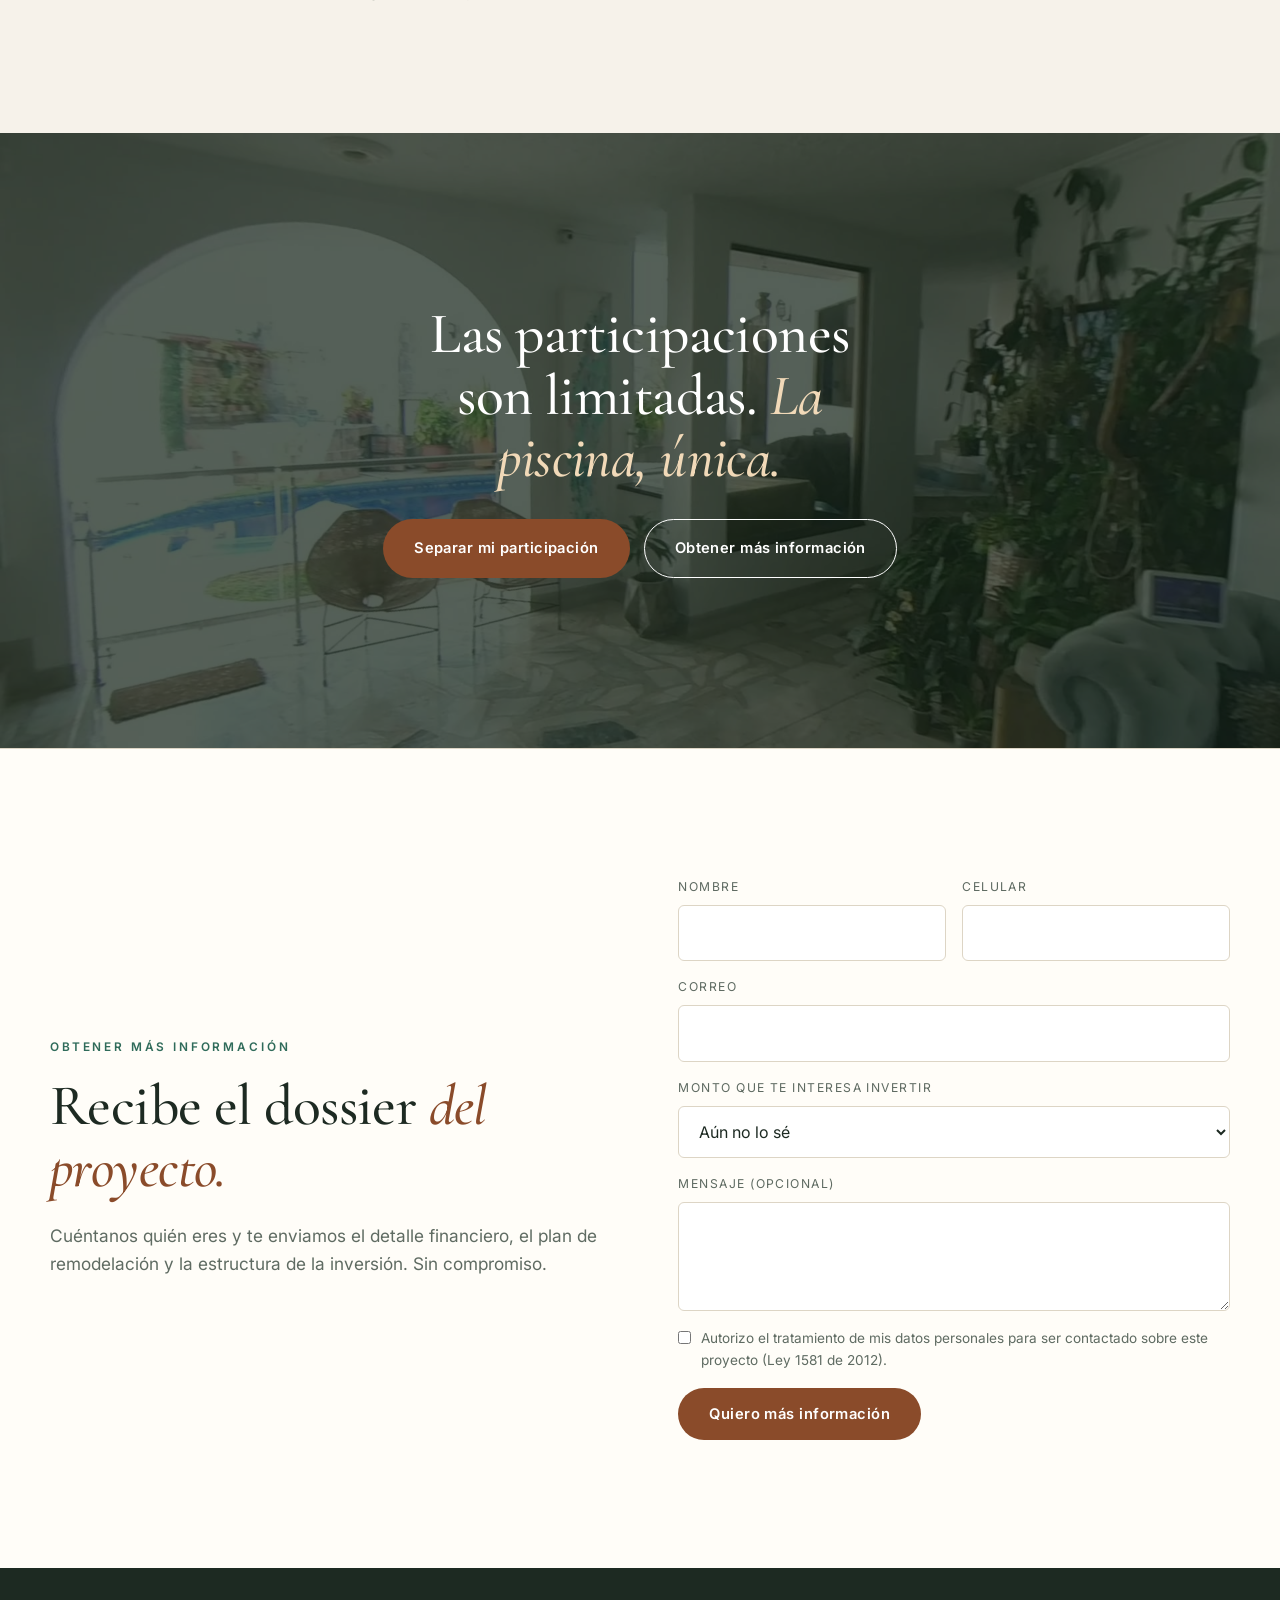
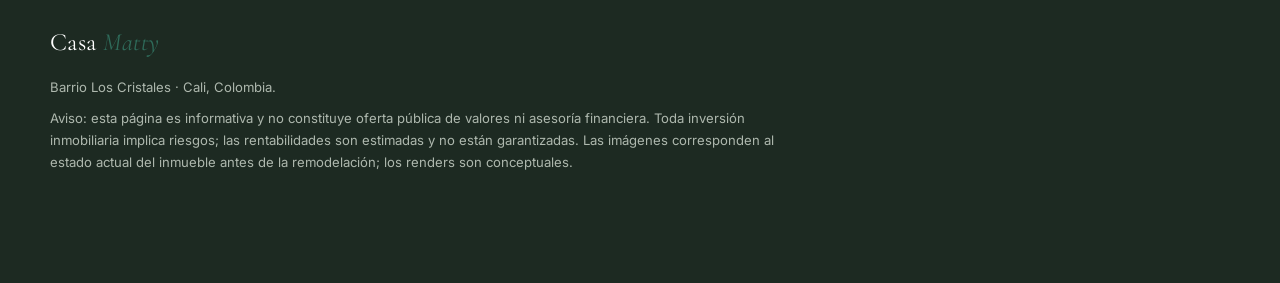
==== commit 1c4defe1: "Casa Matty: precio de venta y mapa de ubicación Co-Authored-By: Claude Opus 5.5 <noreply@anthropic.c" ====
--- a/index.html
+++ b/index.html
@@ -8,13 +8,14 @@
 <section class="hero" id="top"><div class="hero-media"><img src="assets/patio.jpg" alt="Casa Matty"></div><div class="wrap">
 <span class="eyebrow">Inversión colaborativa · Barrio Los Cristales · Cali</span><h1>Cuatro apartaestudios <em>y una piscina.</em></h1><p>Sé copropietario de una casa de tres niveles en el oeste de Cali, con patio, piscina y terraza, transformada en cuatro apartaestudios tipo hotel para rentas cortas. La inversión incluye la compra del inmueble y su remodelación completa.</p>
 <div class="cta"><a class="btn btn-primary" href="invertir.html">Quiero invertir</a><a class="btn btn-ghost" href="#contacto">Obtener más información</a></div>
-<div class="hero-facts"><div><b>4</b><small>Apartaestudios</small></div><div><b>100%</b><small>Dotados</small></div><div><b>3</b><small>Niveles</small></div><div><b>Piscina</b><small>y terraza</small></div></div></div></section>
+<div class="hero-facts"><div><b>$1.100 M</b><small>Precio</small></div><div><b>4</b><small>Apartaestudios</small></div><div><b>100%</b><small>Dotados</small></div><div><b>3</b><small>Niveles</small></div><div><b>Piscina</b><small>y terraza</small></div></div></div></section>
 
 <section id="proyecto"><div class="wrap split"><div class="reveal"><span class="eyebrow">El proyecto</span><h2>Una casa con alma, <em>cuatro llaves independientes.</em></h2><p class="lead">Arcos blancos, vigas de madera a la vista, un patio con piscina y una terraza sobre los tejados del oeste de Cali.</p>
 <p><a class="btn btn-ghost btn-dark" href="proyecto.html" style="margin-bottom:18px">Ver renders y recorrido 3D</a></p><p>La casa se reorganiza en cuatro apartaestudios independientes tipo hotel, cada uno con cocineta y baño privados, aire acondicionado y acceso autónomo. La piscina, el patio y la terraza se conservan como zonas comunes: la amenidad que casi ningún apartaestudio de la ciudad puede ofrecer.</p></div>
 <div class="frame reveal"><img src="assets/piscina.jpg" alt="Casa Matty" loading="lazy"></div></div></section>
 
-<section class="dark" id="ubicacion"><div class="wrap"><div class="reveal"><span class="eyebrow">Ubicación</span><h2>Los Cristales: <em>el oeste fresco de Cali.</em></h2><p class="lead" style="margin-top:22px">Un barrio residencial en la ladera occidental, a minutos de la vida gastronómica y cultural de la ciudad.</p></div><div class="cards"><div class="card reveal"><span class="n">uno</span><h3>Oeste de Cali</h3><p>Sobre la ladera occidental: clima más fresco, calles arboladas y vistas sobre la ciudad.</p></div><div class="card reveal"><span class="n">dos</span><h3>Cerca de todo lo que el visitante busca</h3><p>A corta distancia de San Fernando, el Parque del Perro, San Antonio y el Estadio Pascual Guerrero.</p></div><div class="card reveal"><span class="n">tres</span><h3>Demanda todo el año</h3><p>Turismo de salsa y gastronomía, Feria de Cali en diciembre, eventos deportivos y turismo de salud en las clínicas del sur y el oeste.</p></div></div></div></section>
+<section class="dark" id="ubicacion"><div class="wrap"><div class="reveal"><span class="eyebrow">Ubicación</span><h2>Los Cristales: <em>el oeste fresco de Cali.</em></h2><p class="lead" style="margin-top:22px">Un barrio residencial en la ladera occidental, a minutos de la vida gastronómica y cultural de la ciudad.</p></div><div class="cards"><div class="card reveal"><span class="n">uno</span><h3>Oeste de Cali</h3><p>Sobre la ladera occidental: clima más fresco, calles arboladas y vistas sobre la ciudad.</p></div><div class="card reveal"><span class="n">dos</span><h3>Cerca de todo lo que el visitante busca</h3><p>A corta distancia de San Fernando, el Parque del Perro, San Antonio y el Estadio Pascual Guerrero.</p></div><div class="card reveal"><span class="n">tres</span><h3>Demanda todo el año</h3><p>Turismo de salsa y gastronomía, Feria de Cali en diciembre, eventos deportivos y turismo de salud en las clínicas del sur y el oeste.</p></div></div><div class="mapa reveal"><iframe title="Ubicación de Casa Matty" loading="lazy" src="https://www.openstreetmap.org/export/embed.html?bbox=-76.557949%2C3.434309%2C-76.538749%2C3.446309&amp;layer=mapnik&amp;marker=3.440309%2C-76.548349"></iframe>
+<div class="mapa-bar"><span>📍 Barrio Los Cristales · Cali</span><a class="btn btn-ghost" target="_blank" rel="noopener" href="https://www.google.com/maps/search/?api=1&amp;query=3.440309,-76.548349">Abrir en Google Maps</a></div></div></div></section>
 
 <section id="apartamentos"><div class="wrap"><div class="split"><div class="reveal"><span class="eyebrow">Los apartaestudios</span><h2>Cuatro unidades. <em>Cero pendientes.</em></h2>
 <p class="lead">Cada unidad se entrega como un apartaestudio tipo hotel completamente dotado, con cocina y baño privados, listo para recibir huéspedes desde el primer día.</p></div>
@@ -40,7 +41,7 @@
 
 <section id="inversion"><div class="wrap"><div class="reveal"><span class="eyebrow">La inversión</span><h2>Todo incluido: <em>compra, obra y dotación.</em></h2>
 <p class="lead" style="margin-top:22px">Un modelo de inversión colaborativa: varios inversionistas, un solo activo real, ingresos por rentas cortas distribuidos según tu participación.</p></div>
-<div class="figures reveal"><div><small>Inversión total del proyecto</small><b data-cfg="inversionTotal"></b></div><div><small>Valor por participación</small><b data-cfg="valorParticipacion"></b></div><div><small>Participaciones disponibles</small><b data-cfg="numeroParticipaciones"></b></div>
+<div class="figures reveal"><div><small>Precio</small><b>$1.100.000.000 COP</b></div><div><small>Valor por participación</small><b data-cfg="valorParticipacion"></b></div><div><small>Participaciones disponibles</small><b data-cfg="numeroParticipaciones"></b></div>
 <div><small>Rentabilidad estimada</small><b data-cfg="rentabilidadEstimada"></b></div><div><small>Inicio de operación</small><b data-cfg="inicioOperacion"></b></div><div><small>Separación</small><b data-cfg="valorSeparacion"></b></div></div>
 <ul class="includes reveal" style="padding:0"><li><b>Compra de la casa</b>Adquisición del inmueble con estudio de títulos y certificado de tradición.</li><li><b>Remodelación</b>Adecuación como 4 apartaestudios independientes con cocina y baño.</li><li><b>Dotación y puesta en marcha</b>Mobiliario, equipos y lanzamiento en plataformas de renta corta.</li></ul>
 <ol class="steps reveal" style="padding:0;margin-top:80px"><li><h3>Infórmate</h3><p>Déjanos tus datos y recibe el dossier con cifras, planos y estructura legal.</p></li><li><h3>Crea tu cuenta</h3><p>Regístrate en el portal del inversionista y separa con un pago seguro vía Wompi.</p></li><li><h3>Sigue tu plan</h3><p>Consulta tu plan de pagos y recibe recordatorios antes de cada cuota.</p></li><li><h3>Recibe</h3><p>La casa opera y recibes tu parte de los ingresos periódicamente.</p></li></ol></div></section>
--- a/styles.css
+++ b/styles.css
@@ -222,3 +222,7 @@
 /* Plano técnico + modelo 3D */
 .plano{display:grid;grid-template-columns:repeat(auto-fit,minmax(320px,1fr));gap:14px;margin-top:40px}.plano figure{background:#fff;border:1px solid var(--line);border-radius:8px;padding:8px;cursor:zoom-in}.plano img{width:100%}
 .plano figcaption{font-size:.8rem;color:var(--muted);padding:6px 4px 2px}
+
+/* Mapa de ubicación */
+.mapa{margin-top:40px;border-radius:12px;overflow:hidden;border:1px solid rgba(255,255,255,.2);background:#fff}.mapa iframe{display:block;width:100%;height:clamp(300px,50vh,460px);border:0}
+.mapa-bar{display:flex;gap:14px;align-items:center;justify-content:space-between;flex-wrap:wrap;padding:14px 18px;background:var(--green-dark);color:#f3efe4}.mapa-bar .btn{padding:10px 18px;font-size:.84rem}
